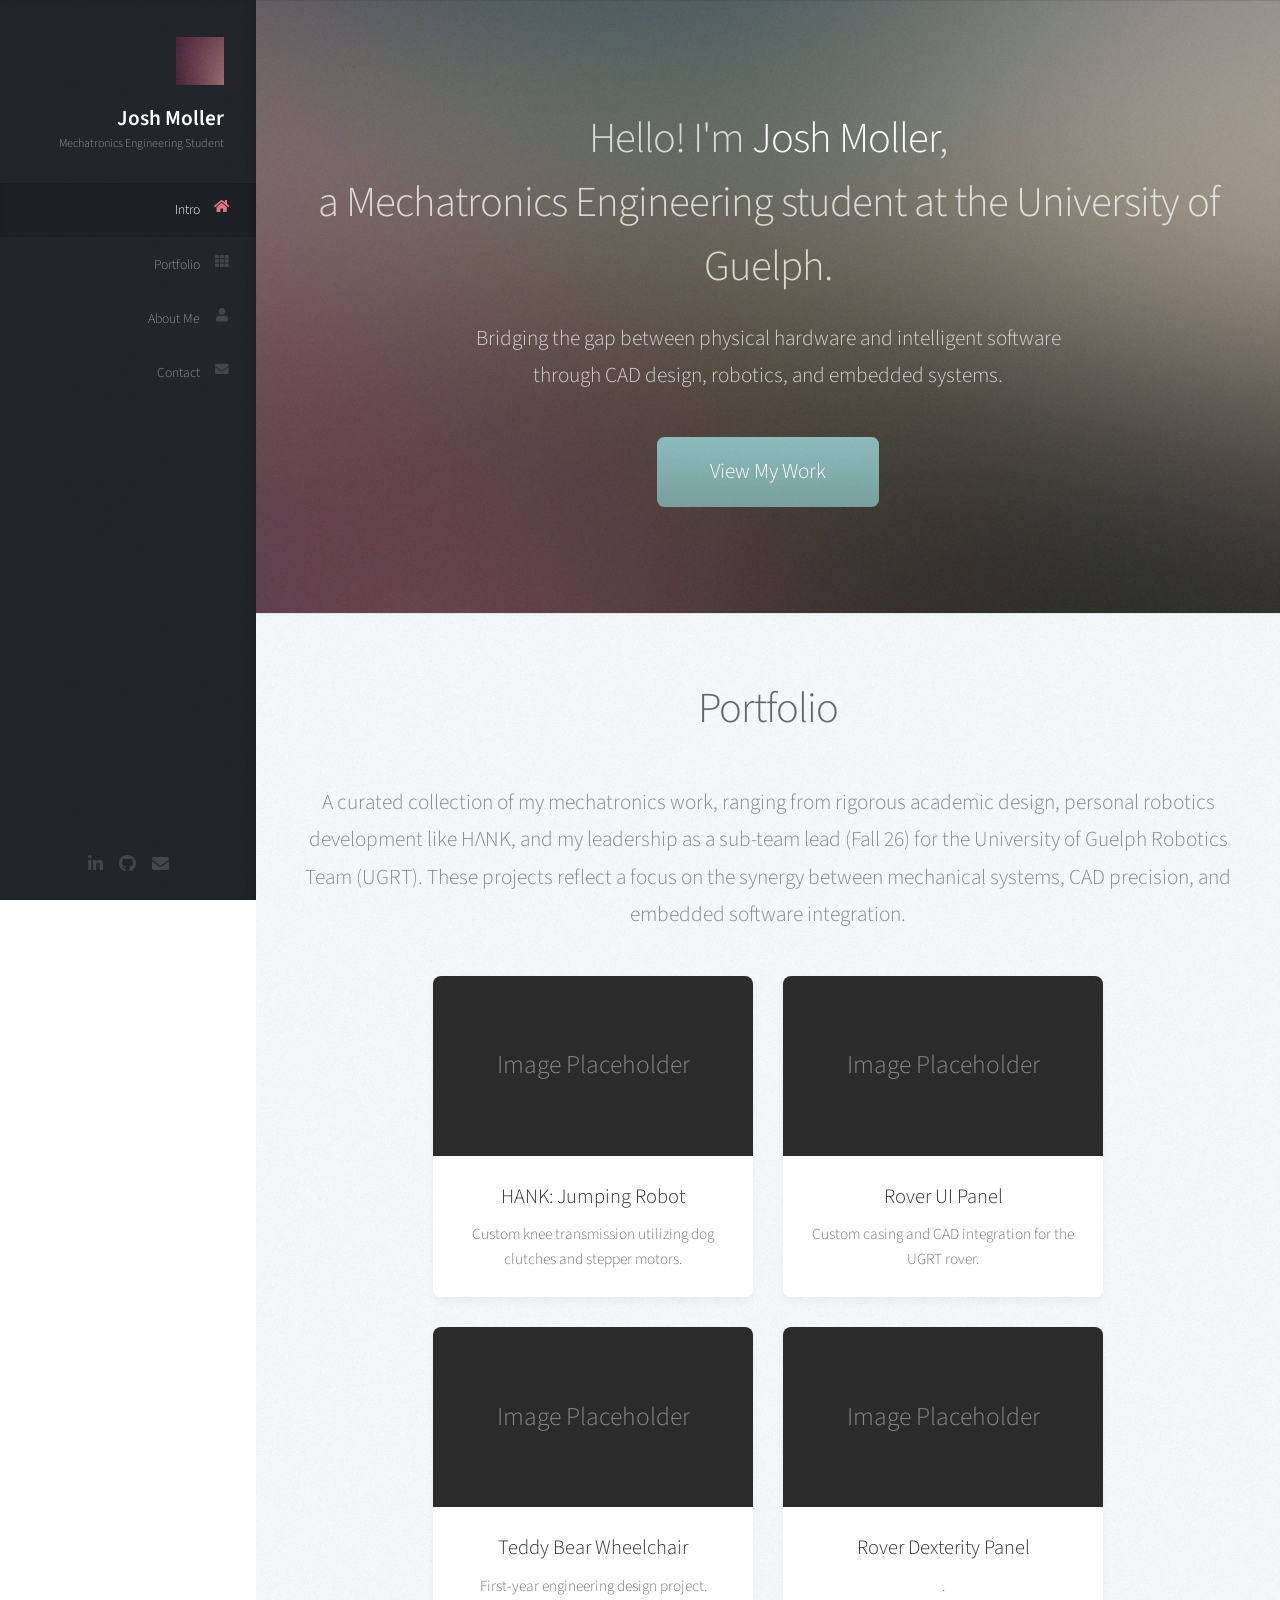
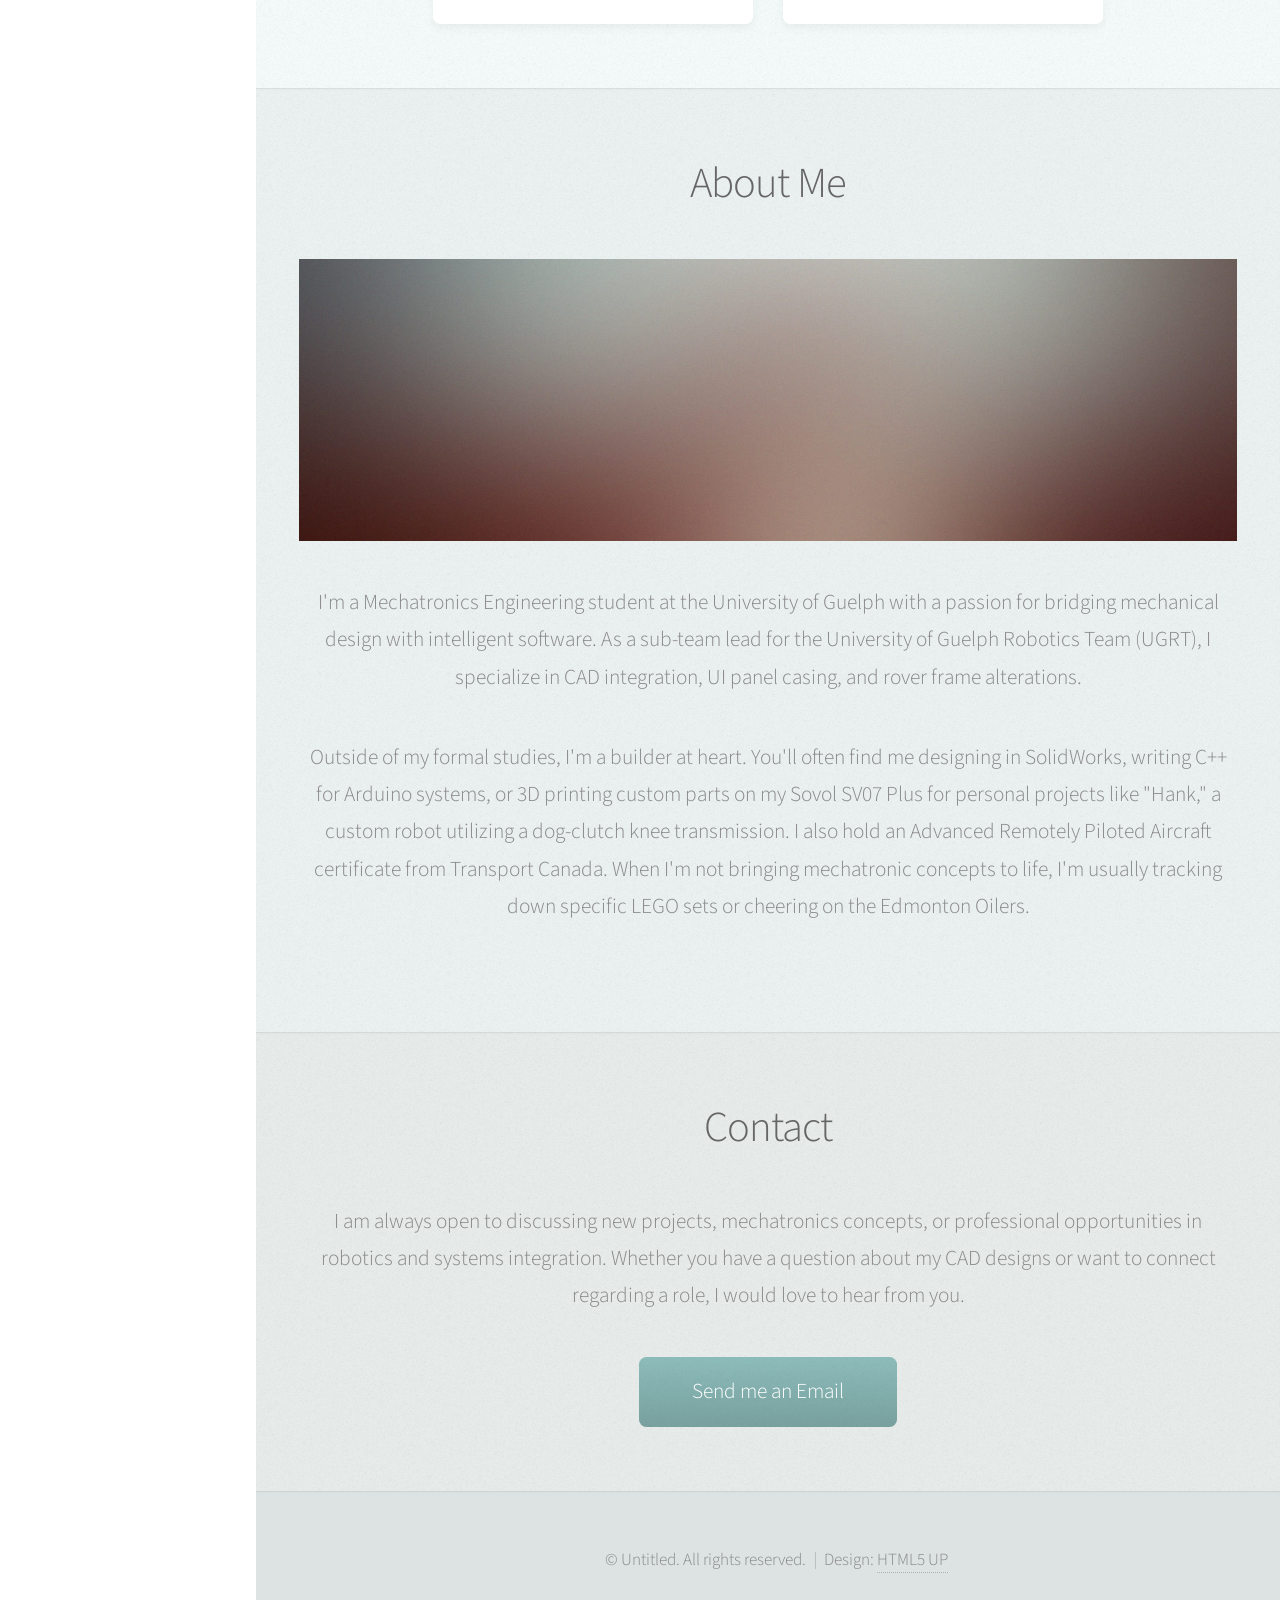
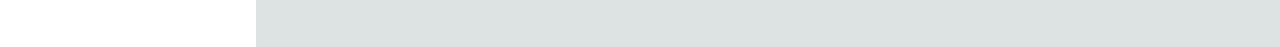
==== index.html @ 90343426 "update projects description" ====
<!DOCTYPE HTML>
<!--
	Prologue by HTML5 UP
	html5up.net | @ajlkn
	Free for personal and commercial use under the CCA 3.0 license (html5up.net/license)
-->
<html>
	<head>
		<title>Josh Moller | Mechatronics Portfolio</title>
		<meta charset="utf-8" />
		<meta name="viewport" content="width=device-width, initial-scale=1, user-scalable=no" />
		<link rel="stylesheet" href="assets/css/main.css" />
	</head>
	<body class="is-preload">

		<!-- Header -->
			<div id="header">

				<div class="top">

					<!-- Logo -->
					<div id="logo">
						<span class="image avatar48"><img src="images/avatar.jpg" alt="Josh Moller Headshot" /></span>
						<h1 id="title">Josh Moller</h1>
						<p style="font-size: 12px;">Mechatronics Engineering Student</p>
					</div>

					<!-- Nav -->
						<nav id="nav">
							<ul>
								<li><a href="#top" id="top-link"><span class="icon solid fa-home">Intro</span></a></li>
								<li><a href="#portfolio" id="portfolio-link"><span class="icon solid fa-th">Portfolio</span></a></li>
								<li><a href="#about" id="about-link"><span class="icon solid fa-user">About Me</span></a></li>
								<li><a href="#contact" id="contact-link"><span class="icon solid fa-envelope">Contact</span></a></li>
							</ul>
						</nav>

				</div>

				<div class="bottom">

					<!-- Social Icons -->
					<ul class="icons">
						<li><a href="https://www.linkedin.com/in/josh-moller/" class="icon brands fa-linkedin-in" target="_blank"><span class="label">LinkedIn</span></a></li>
						<li><a href="https://github.com/SenorOrange" class="icon brands fa-github" target="_blank"><span class="label">Github</span></a></li>
						<li><a href="mailto:josh@joshmoller.ca" class="icon solid fa-envelope" target="_blank"><span class="label">Email</span></a></li>
					</ul>
				</div>

			</div>

		<!-- Main -->
			<div id="main">

				<!-- Intro -->
				<section id="top" class="one dark cover">
					<div class="container">
				
						<header>
							<h2 class="alt">Hello! I'm <strong>Josh Moller</strong>,<br />
							a Mechatronics Engineering student at the University of Guelph.</h2>
							<p>Bridging the gap between physical hardware and intelligent software<br />
							through CAD design, robotics, and embedded systems.</p>
						</header>
				
						<footer>
							<a href="#portfolio" class="button scrolly">View My Work</a>
						</footer>
				
					</div>
				</section>

				<!-- Portfolio -->
					<section id="portfolio" class="two">
						<div class="container">

							<header>
								<h2>Portfolio</h2>
							</header>

							<p>A curated collection of my mechatronics work, ranging from rigorous academic design, 
								personal robotics development like HΛNK, and my leadership as a sub-team lead (Fall 26) for the University of Guelph Robotics Team (UGRT). 
								These projects reflect a focus on the synergy between mechanical systems, CAD precision, and embedded software integration.</p>

							<div class="row" id="portfolio-grid">
 							   <!-- JavaScript will automatically load your projects here -->
							</div>
						</div>
					</section>

				<!-- About Me -->
<section id="about" class="three">
    <div class="container">

        <header>
            <h2>About Me</h2>
        </header>

        <a href="#" class="image featured"><img src="images/pic08.jpg" alt="Josh Moller" /></a>

        <p>I'm a Mechatronics Engineering student at the University of Guelph with a passion for bridging mechanical design with intelligent software. As a sub-team lead for the University of Guelph Robotics Team (UGRT), I specialize in CAD integration, UI panel casing, and rover frame alterations.</p>
        
        <p>Outside of my formal studies, I'm a builder at heart. You'll often find me designing in SolidWorks, writing C++ for Arduino systems, or 3D printing custom parts on my Sovol SV07 Plus for personal projects like "Hank," a custom robot utilizing a dog-clutch knee transmission. I also hold an Advanced Remotely Piloted Aircraft certificate from Transport Canada. When I'm not bringing mechatronic concepts to life, I'm usually tracking down specific LEGO sets or cheering on the Edmonton Oilers.</p>

    </div>
</section>

				<!-- Contact -->
				<section id="contact" class="four">
					<div class="container">
				
						<header>
							<h2>Contact</h2>
						</header>
				
						<p>I am always open to discussing new projects, mechatronics concepts, or professional opportunities in robotics and systems integration. Whether you have a question about my CAD designs or want to connect regarding a role, I would love to hear from you.</p>
				
						<footer>
							<a href="mailto:josh@joshmoller.ca" class="button primary" target="_blank">Send me an Email</a>
						</footer>
				
					</div>
				</section>

			</div>

		<!-- Footer -->
			<div id="footer">

				<!-- Copyright -->
					<ul class="copyright">
						<li>&copy; Untitled. All rights reserved.</li><li>Design: <a href="http://html5up.net">HTML5 UP</a></li>
					</ul>

			</div>

		<!-- Scripts -->
			<script src="assets/js/jquery.min.js"></script>
			<script src="assets/js/jquery.scrolly.min.js"></script>
			<script src="assets/js/jquery.scrollex.min.js"></script>
			<script src="assets/js/browser.min.js"></script>
			<script src="assets/js/breakpoints.min.js"></script>
			<script src="assets/js/util.js"></script>
			<script src="assets/js/main.js"></script>


			<script>
				document.addEventListener('DOMContentLoaded', () => {
					
					fetch('projects.json')
						.then(response => response.json())
						.then(projects => {
							const grid = document.getElementById('portfolio-grid');
							
							grid.className = ''; 
							
							// CHANGED: We are using Flexbox now instead of Grid
							grid.style.display = 'flex';
							grid.style.flexWrap = 'wrap';
							grid.style.justifyContent = 'center'; // This is the magic line that centers the bottom row!
							grid.style.gap = '30px';
							
							let html = '';
							
							projects.forEach(project => {
								html += `
									<article class="item" style="flex: 0 1 320px; background: #fff; margin: 0; box-shadow: 0 4px 10px rgba(0,0,0,0.05); border-radius: 8px; overflow: hidden; display: flex; flex-direction: column;">
										<a href="${project.link}" target="_blank" class="image fit" style="margin: 0; background-color: #2b2b2b; aspect-ratio: 16/9; display: flex; align-items: center; justify-content: center; overflow: hidden; text-decoration: none;">
											<img src="${project.thumbnail}" alt="${project.title}" style="width: 100%; height: 100%; object-fit: cover;" onerror="this.outerHTML='<span style=\\'color:#888; font-size:1.2em;\\'>Image Placeholder</span>';" />
										</a>
										<header style="padding: 1.5em; flex-grow: 1; display: flex; flex-direction: column; justify-content: flex-start;">
											<h3 style="margin: 0 0 0.5em 0; font-size: 1.2em; color: #333;">${project.title}</h3>
											<p style="font-size: 0.9em; margin: 0; color: #777; line-height: 1.6;">${project.description}</p>
										</header>
									</article>
								`;
							});
							
							grid.innerHTML = html;
						})
						.catch(error => {
							console.error('Error loading projects:', error);
							document.getElementById('portfolio-grid').innerHTML = '<p>Oops! Could not load projects.</p>';
						});
				});
				</script>

	</body>
</html>
---- assets/css/main.css ----
@import url("fontawesome-all.min.css");
@import url("https://fonts.googleapis.com/css?family=Source+Sans+Pro:300,300italic,400,600");

/*
	Prologue by HTML5 UP
	html5up.net | @ajlkn
	Free for personal and commercial use under the CCA 3.0 license (html5up.net/license)
*/

html, body, div, span, applet, object,
iframe, h1, h2, h3, h4, h5, h6, p, blockquote,
pre, a, abbr, acronym, address, big, cite,
code, del, dfn, em, img, ins, kbd, q, s, samp,
small, strike, strong, sub, sup, tt, var, b,
u, i, center, dl, dt, dd, ol, ul, li, fieldset,
form, label, legend, table, caption, tbody,
tfoot, thead, tr, th, td, article, aside,
canvas, details, embed, figure, figcaption,
footer, header, hgroup, menu, nav, output, ruby,
section, summary, time, mark, audio, video {
	margin: 0;
	padding: 0;
	border: 0;
	font-size: 100%;
	font: inherit;
	vertical-align: baseline;}

article, aside, details, figcaption, figure,
footer, header, hgroup, menu, nav, section {
	display: block;}

body {
	line-height: 1;
}

ol, ul {
	list-style: none;
}

blockquote, q {
	quotes: none;
}

	blockquote:before, blockquote:after, q:before, q:after {
		content: '';
		content: none;
	}

table {
	border-collapse: collapse;
	border-spacing: 0;
}

body {
	-webkit-text-size-adjust: none;
}

mark {
	background-color: transparent;
	color: inherit;
}

input::-moz-focus-inner {
	border: 0;
	padding: 0;
}

input, select, textarea {
	-moz-appearance: none;
	-webkit-appearance: none;
	-ms-appearance: none;
	appearance: none;
}

/* Basic */

	html {
		box-sizing: border-box;
	}

	*, *:before, *:after {
		box-sizing: inherit;
	}

	body {
		background: #fff;
		font-family: 'Source Sans Pro', sans-serif;
		font-size: 19pt;
		font-weight: 300;
		line-height: 1.75em;
		color: #888;
	}

		body.is-preload *, body.is-preload *:before, body.is-preload *:after {
			-moz-animation: none !important;
			-webkit-animation: none !important;
			-ms-animation: none !important;
			animation: none !important;
			-moz-transition: none !important;
			-webkit-transition: none !important;
			-ms-transition: none !important;
			transition: none !important;
		}

	input, textarea, select {
		font-family: 'Source Sans Pro', sans-serif;
		font-size: 19pt;
		font-weight: 300;
		line-height: 1.75em;
		color: #888;
	}

	h1, h2, h3, h4, h5, h6 {
		font-weight: 300;
		color: #666;
		line-height: 1.5em;
	}

	h1 a, h2 a, h3 a, h4 a, h5 a, h6 a {
		color: inherit;
		text-decoration: none;
	}

		h1 a strong, h2 a strong, h3 a strong, h4 a strong, h5 a strong, h6 a strong {
			color: #333;
		}

	h2 {
		font-size: 2em;
		letter-spacing: -1px;
	}

		h2.alt {
			color: #888;
		}

			h2.alt strong {
				color: #666;
			}

	h3 {
		font-size: 1.5em;
	}

	header {
		margin: 0 0 2em 0;
	}

		header > p {
			margin: 1em 0 0 0;
		}

	footer {
		margin: 2em 0 0 0;
	}

	strong, b {
		font-weight: 300;
		color: #666;
	}

	em, i {
		font-style: italic;
	}

	a {
		text-decoration: none;
		color: inherit;
		border-bottom: dotted 1px rgba(128, 128, 128, 0.5);
		-moz-transition: color 0.35s ease-in-out, border-bottom-color 0.35s ease-in-out;
		-webkit-transition: color 0.35s ease-in-out, border-bottom-color 0.35s ease-in-out;
		-ms-transition: color 0.35s ease-in-out, border-bottom-color 0.35s ease-in-out;
		transition: color 0.35s ease-in-out, border-bottom-color 0.35s ease-in-out;
		outline: 0;
	}

		a:hover {
			color: #E27689;
			border-bottom-color: rgba(255, 255, 255, 0);
		}

	sub {
		position: relative;
		top: 0.5em;
		font-size: 0.8em;
	}

	sup {
		position: relative;
		top: -0.5em;
		font-size: 0.8em;
	}

	hr {
		border: 0;
		border-top: solid 1px #ddd;
	}

	blockquote {
		border-left: solid 0.5em #ddd;
		padding: 1em 0 1em 2em;
		font-style: italic;
	}

	p, ul, ol, dl, table {
		margin-bottom: 2em;
	}

	br.clear {
		clear: both;
	}

/* Container */

	.container {
		margin: 0 auto;
		max-width: 100%;
		width: 1400px;
	}

		@media screen and (min-width: 961px) and (max-width: 1880px) {

			.container {
				width: 1200px;
			}

		}

		@media screen and (min-width: 961px) and (max-width: 1620px) {

			.container {
				width: 960px;
			}

		}

		@media screen and (min-width: 961px) and (max-width: 1320px) {

			.container {
				width: 100%;
			}

		}

		@media screen and (max-width: 960px) {

			.container {
				width: 100%;
			}

		}

		@media screen and (max-width: 736px) {

			.container {
				width: 100%;
			}

		}

/* Row */

	.row {
		display: flex;
		flex-wrap: wrap;
		box-sizing: border-box;
		align-items: stretch;
	}

		.row > * {
			box-sizing: border-box;
		}

		.row.gtr-uniform > * > :last-child {
			margin-bottom: 0;
		}

		.row.aln-left {
			justify-content: flex-start;
		}

		.row.aln-center {
			justify-content: center;
		}

		.row.aln-right {
			justify-content: flex-end;
		}

		.row.aln-top {
			align-items: flex-start;
		}

		.row.aln-middle {
			align-items: center;
		}

		.row.aln-bottom {
			align-items: flex-end;
		}

		.row > .imp {
			order: -1;
		}

		.row > .col-1 {
			width: 8.33333%;
		}

		.row > .off-1 {
			margin-left: 8.33333%;
		}

		.row > .col-2 {
			width: 16.66667%;
		}

		.row > .off-2 {
			margin-left: 16.66667%;
		}

		.row > .col-3 {
			width: 25%;
		}

		.row > .off-3 {
			margin-left: 25%;
		}

		.row > .col-4 {
			width: 33.33333%;
		}

		.row > .off-4 {
			margin-left: 33.33333%;
		}

		.row > .col-5 {
			width: 41.66667%;
		}

		.row > .off-5 {
			margin-left: 41.66667%;
		}

		.row > .col-6 {
			width: 50%;
		}

		.row > .off-6 {
			margin-left: 50%;
		}

		.row > .col-7 {
			width: 58.33333%;
		}

		.row > .off-7 {
			margin-left: 58.33333%;
		}

		.row > .col-8 {
			width: 66.66667%;
		}

		.row > .off-8 {
			margin-left: 66.66667%;
		}

		.row > .col-9 {
			width: 75%;
		}

		.row > .off-9 {
			margin-left: 75%;
		}

		.row > .col-10 {
			width: 83.33333%;
		}

		.row > .off-10 {
			margin-left: 83.33333%;
		}

		.row > .col-11 {
			width: 91.66667%;
		}

		.row > .off-11 {
			margin-left: 91.66667%;
		}

		.row > .col-12 {
			width: 100%;
		}

		.row > .off-12 {
			margin-left: 100%;
		}

		.row.gtr-0 {
			margin-top: 0px;
			margin-left: 0px;
		}

			.row.gtr-0 > * {
				padding: 0px 0 0 0px;
			}

			.row.gtr-0.gtr-uniform {
				margin-top: 0px;
			}

				.row.gtr-0.gtr-uniform > * {
					padding-top: 0px;
				}

		.row.gtr-25 {
			margin-top: -10px;
			margin-left: -10px;
		}

			.row.gtr-25 > * {
				padding: 10px 0 0 10px;
			}

			.row.gtr-25.gtr-uniform {
				margin-top: -10px;
			}

				.row.gtr-25.gtr-uniform > * {
					padding-top: 10px;
				}

		.row.gtr-50 {
			margin-top: -20px;
			margin-left: -20px;
		}

			.row.gtr-50 > * {
				padding: 20px 0 0 20px;
			}

			.row.gtr-50.gtr-uniform {
				margin-top: -20px;
			}

				.row.gtr-50.gtr-uniform > * {
					padding-top: 20px;
				}

		.row {
			margin-top: -40px;
			margin-left: -40px;
		}

			.row > * {
				padding: 40px 0 0 40px;
			}

			.row.gtr-uniform {
				margin-top: -40px;
			}

				.row.gtr-uniform > * {
					padding-top: 40px;
				}

		.row.gtr-150 {
			margin-top: -60px;
			margin-left: -60px;
		}

			.row.gtr-150 > * {
				padding: 60px 0 0 60px;
			}

			.row.gtr-150.gtr-uniform {
				margin-top: -60px;
			}

				.row.gtr-150.gtr-uniform > * {
					padding-top: 60px;
				}

		.row.gtr-200 {
			margin-top: -80px;
			margin-left: -80px;
		}

			.row.gtr-200 > * {
				padding: 80px 0 0 80px;
			}

			.row.gtr-200.gtr-uniform {
				margin-top: -80px;
			}

				.row.gtr-200.gtr-uniform > * {
					padding-top: 80px;
				}

		@media screen and (min-width: 961px) and (max-width: 1880px) {

			.row {
				display: flex;
				flex-wrap: wrap;
				box-sizing: border-box;
				align-items: stretch;
			}

				.row > * {
					box-sizing: border-box;
				}

				.row.gtr-uniform > * > :last-child {
					margin-bottom: 0;
				}

				.row.aln-left {
					justify-content: flex-start;
				}

				.row.aln-center {
					justify-content: center;
				}

				.row.aln-right {
					justify-content: flex-end;
				}

				.row.aln-top {
					align-items: flex-start;
				}

				.row.aln-middle {
					align-items: center;
				}

				.row.aln-bottom {
					align-items: flex-end;
				}

				.row > .imp-wide {
					order: -1;
				}

				.row > .col-1-wide {
					width: 8.33333%;
				}

				.row > .off-1-wide {
					margin-left: 8.33333%;
				}

				.row > .col-2-wide {
					width: 16.66667%;
				}

				.row > .off-2-wide {
					margin-left: 16.66667%;
				}

				.row > .col-3-wide {
					width: 25%;
				}

				.row > .off-3-wide {
					margin-left: 25%;
				}

				.row > .col-4-wide {
					width: 33.33333%;
				}

				.row > .off-4-wide {
					margin-left: 33.33333%;
				}

				.row > .col-5-wide {
					width: 41.66667%;
				}

				.row > .off-5-wide {
					margin-left: 41.66667%;
				}

				.row > .col-6-wide {
					width: 50%;
				}

				.row > .off-6-wide {
					margin-left: 50%;
				}

				.row > .col-7-wide {
					width: 58.33333%;
				}

				.row > .off-7-wide {
					margin-left: 58.33333%;
				}

				.row > .col-8-wide {
					width: 66.66667%;
				}

				.row > .off-8-wide {
					margin-left: 66.66667%;
				}

				.row > .col-9-wide {
					width: 75%;
				}

				.row > .off-9-wide {
					margin-left: 75%;
				}

				.row > .col-10-wide {
					width: 83.33333%;
				}

				.row > .off-10-wide {
					margin-left: 83.33333%;
				}

				.row > .col-11-wide {
					width: 91.66667%;
				}

				.row > .off-11-wide {
					margin-left: 91.66667%;
				}

				.row > .col-12-wide {
					width: 100%;
				}

				.row > .off-12-wide {
					margin-left: 100%;
				}

				.row.gtr-0 {
					margin-top: 0px;
					margin-left: 0px;
				}

					.row.gtr-0 > * {
						padding: 0px 0 0 0px;
					}

					.row.gtr-0.gtr-uniform {
						margin-top: 0px;
					}

						.row.gtr-0.gtr-uniform > * {
							padding-top: 0px;
						}

				.row.gtr-25 {
					margin-top: -10px;
					margin-left: -10px;
				}

					.row.gtr-25 > * {
						padding: 10px 0 0 10px;
					}

					.row.gtr-25.gtr-uniform {
						margin-top: -10px;
					}

						.row.gtr-25.gtr-uniform > * {
							padding-top: 10px;
						}

				.row.gtr-50 {
					margin-top: -20px;
					margin-left: -20px;
				}

					.row.gtr-50 > * {
						padding: 20px 0 0 20px;
					}

					.row.gtr-50.gtr-uniform {
						margin-top: -20px;
					}

						.row.gtr-50.gtr-uniform > * {
							padding-top: 20px;
						}

				.row {
					margin-top: -40px;
					margin-left: -40px;
				}

					.row > * {
						padding: 40px 0 0 40px;
					}

					.row.gtr-uniform {
						margin-top: -40px;
					}

						.row.gtr-uniform > * {
							padding-top: 40px;
						}

				.row.gtr-150 {
					margin-top: -60px;
					margin-left: -60px;
				}

					.row.gtr-150 > * {
						padding: 60px 0 0 60px;
					}

					.row.gtr-150.gtr-uniform {
						margin-top: -60px;
					}

						.row.gtr-150.gtr-uniform > * {
							padding-top: 60px;
						}

				.row.gtr-200 {
					margin-top: -80px;
					margin-left: -80px;
				}

					.row.gtr-200 > * {
						padding: 80px 0 0 80px;
					}

					.row.gtr-200.gtr-uniform {
						margin-top: -80px;
					}

						.row.gtr-200.gtr-uniform > * {
							padding-top: 80px;
						}

		}

		@media screen and (min-width: 961px) and (max-width: 1620px) {

			.row {
				display: flex;
				flex-wrap: wrap;
				box-sizing: border-box;
				align-items: stretch;
			}

				.row > * {
					box-sizing: border-box;
				}

				.row.gtr-uniform > * > :last-child {
					margin-bottom: 0;
				}

				.row.aln-left {
					justify-content: flex-start;
				}

				.row.aln-center {
					justify-content: center;
				}

				.row.aln-right {
					justify-content: flex-end;
				}

				.row.aln-top {
					align-items: flex-start;
				}

				.row.aln-middle {
					align-items: center;
				}

				.row.aln-bottom {
					align-items: flex-end;
				}

				.row > .imp-normal {
					order: -1;
				}

				.row > .col-1-normal {
					width: 8.33333%;
				}

				.row > .off-1-normal {
					margin-left: 8.33333%;
				}

				.row > .col-2-normal {
					width: 16.66667%;
				}

				.row > .off-2-normal {
					margin-left: 16.66667%;
				}

				.row > .col-3-normal {
					width: 25%;
				}

				.row > .off-3-normal {
					margin-left: 25%;
				}

				.row > .col-4-normal {
					width: 33.33333%;
				}

				.row > .off-4-normal {
					margin-left: 33.33333%;
				}

				.row > .col-5-normal {
					width: 41.66667%;
				}

				.row > .off-5-normal {
					margin-left: 41.66667%;
				}

				.row > .col-6-normal {
					width: 50%;
				}

				.row > .off-6-normal {
					margin-left: 50%;
				}

				.row > .col-7-normal {
					width: 58.33333%;
				}

				.row > .off-7-normal {
					margin-left: 58.33333%;
				}

				.row > .col-8-normal {
					width: 66.66667%;
				}

				.row > .off-8-normal {
					margin-left: 66.66667%;
				}

				.row > .col-9-normal {
					width: 75%;
				}

				.row > .off-9-normal {
					margin-left: 75%;
				}

				.row > .col-10-normal {
					width: 83.33333%;
				}

				.row > .off-10-normal {
					margin-left: 83.33333%;
				}

				.row > .col-11-normal {
					width: 91.66667%;
				}

				.row > .off-11-normal {
					margin-left: 91.66667%;
				}

				.row > .col-12-normal {
					width: 100%;
				}

				.row > .off-12-normal {
					margin-left: 100%;
				}

				.row.gtr-0 {
					margin-top: 0px;
					margin-left: 0px;
				}

					.row.gtr-0 > * {
						padding: 0px 0 0 0px;
					}

					.row.gtr-0.gtr-uniform {
						margin-top: 0px;
					}

						.row.gtr-0.gtr-uniform > * {
							padding-top: 0px;
						}

				.row.gtr-25 {
					margin-top: -10px;
					margin-left: -10px;
				}

					.row.gtr-25 > * {
						padding: 10px 0 0 10px;
					}

					.row.gtr-25.gtr-uniform {
						margin-top: -10px;
					}

						.row.gtr-25.gtr-uniform > * {
							padding-top: 10px;
						}

				.row.gtr-50 {
					margin-top: -20px;
					margin-left: -20px;
				}

					.row.gtr-50 > * {
						padding: 20px 0 0 20px;
					}

					.row.gtr-50.gtr-uniform {
						margin-top: -20px;
					}

						.row.gtr-50.gtr-uniform > * {
							padding-top: 20px;
						}

				.row {
					margin-top: -40px;
					margin-left: -40px;
				}

					.row > * {
						padding: 40px 0 0 40px;
					}

					.row.gtr-uniform {
						margin-top: -40px;
					}

						.row.gtr-uniform > * {
							padding-top: 40px;
						}

				.row.gtr-150 {
					margin-top: -60px;
					margin-left: -60px;
				}

					.row.gtr-150 > * {
						padding: 60px 0 0 60px;
					}

					.row.gtr-150.gtr-uniform {
						margin-top: -60px;
					}

						.row.gtr-150.gtr-uniform > * {
							padding-top: 60px;
						}

				.row.gtr-200 {
					margin-top: -80px;
					margin-left: -80px;
				}

					.row.gtr-200 > * {
						padding: 80px 0 0 80px;
					}

					.row.gtr-200.gtr-uniform {
						margin-top: -80px;
					}

						.row.gtr-200.gtr-uniform > * {
							padding-top: 80px;
						}

		}

		@media screen and (min-width: 961px) and (max-width: 1320px) {

			.row {
				display: flex;
				flex-wrap: wrap;
				box-sizing: border-box;
				align-items: stretch;
			}

				.row > * {
					box-sizing: border-box;
				}

				.row.gtr-uniform > * > :last-child {
					margin-bottom: 0;
				}

				.row.aln-left {
					justify-content: flex-start;
				}

				.row.aln-center {
					justify-content: center;
				}

				.row.aln-right {
					justify-content: flex-end;
				}

				.row.aln-top {
					align-items: flex-start;
				}

				.row.aln-middle {
					align-items: center;
				}

				.row.aln-bottom {
					align-items: flex-end;
				}

				.row > .imp-narrow {
					order: -1;
				}

				.row > .col-1-narrow {
					width: 8.33333%;
				}

				.row > .off-1-narrow {
					margin-left: 8.33333%;
				}

				.row > .col-2-narrow {
					width: 16.66667%;
				}

				.row > .off-2-narrow {
					margin-left: 16.66667%;
				}

				.row > .col-3-narrow {
					width: 25%;
				}

				.row > .off-3-narrow {
					margin-left: 25%;
				}

				.row > .col-4-narrow {
					width: 33.33333%;
				}

				.row > .off-4-narrow {
					margin-left: 33.33333%;
				}

				.row > .col-5-narrow {
					width: 41.66667%;
				}

				.row > .off-5-narrow {
					margin-left: 41.66667%;
				}

				.row > .col-6-narrow {
					width: 50%;
				}

				.row > .off-6-narrow {
					margin-left: 50%;
				}

				.row > .col-7-narrow {
					width: 58.33333%;
				}

				.row > .off-7-narrow {
					margin-left: 58.33333%;
				}

				.row > .col-8-narrow {
					width: 66.66667%;
				}

				.row > .off-8-narrow {
					margin-left: 66.66667%;
				}

				.row > .col-9-narrow {
					width: 75%;
				}

				.row > .off-9-narrow {
					margin-left: 75%;
				}

				.row > .col-10-narrow {
					width: 83.33333%;
				}

				.row > .off-10-narrow {
					margin-left: 83.33333%;
				}

				.row > .col-11-narrow {
					width: 91.66667%;
				}

				.row > .off-11-narrow {
					margin-left: 91.66667%;
				}

				.row > .col-12-narrow {
					width: 100%;
				}

				.row > .off-12-narrow {
					margin-left: 100%;
				}

				.row.gtr-0 {
					margin-top: 0px;
					margin-left: 0px;
				}

					.row.gtr-0 > * {
						padding: 0px 0 0 0px;
					}

					.row.gtr-0.gtr-uniform {
						margin-top: 0px;
					}

						.row.gtr-0.gtr-uniform > * {
							padding-top: 0px;
						}

				.row.gtr-25 {
					margin-top: -5px;
					margin-left: -5px;
				}

					.row.gtr-25 > * {
						padding: 5px 0 0 5px;
					}

					.row.gtr-25.gtr-uniform {
						margin-top: -5px;
					}

						.row.gtr-25.gtr-uniform > * {
							padding-top: 5px;
						}

				.row.gtr-50 {
					margin-top: -10px;
					margin-left: -10px;
				}

					.row.gtr-50 > * {
						padding: 10px 0 0 10px;
					}

					.row.gtr-50.gtr-uniform {
						margin-top: -10px;
					}

						.row.gtr-50.gtr-uniform > * {
							padding-top: 10px;
						}

				.row {
					margin-top: -20px;
					margin-left: -20px;
				}

					.row > * {
						padding: 20px 0 0 20px;
					}

					.row.gtr-uniform {
						margin-top: -20px;
					}

						.row.gtr-uniform > * {
							padding-top: 20px;
						}

				.row.gtr-150 {
					margin-top: -30px;
					margin-left: -30px;
				}

					.row.gtr-150 > * {
						padding: 30px 0 0 30px;
					}

					.row.gtr-150.gtr-uniform {
						margin-top: -30px;
					}

						.row.gtr-150.gtr-uniform > * {
							padding-top: 30px;
						}

				.row.gtr-200 {
					margin-top: -40px;
					margin-left: -40px;
				}

					.row.gtr-200 > * {
						padding: 40px 0 0 40px;
					}

					.row.gtr-200.gtr-uniform {
						margin-top: -40px;
					}

						.row.gtr-200.gtr-uniform > * {
							padding-top: 40px;
						}

		}

		@media screen and (max-width: 960px) {

			.row {
				display: flex;
				flex-wrap: wrap;
				box-sizing: border-box;
				align-items: stretch;
			}

				.row > * {
					box-sizing: border-box;
				}

				.row.gtr-uniform > * > :last-child {
					margin-bottom: 0;
				}

				.row.aln-left {
					justify-content: flex-start;
				}

				.row.aln-center {
					justify-content: center;
				}

				.row.aln-right {
					justify-content: flex-end;
				}

				.row.aln-top {
					align-items: flex-start;
				}

				.row.aln-middle {
					align-items: center;
				}

				.row.aln-bottom {
					align-items: flex-end;
				}

				.row > .imp-narrower {
					order: -1;
				}

				.row > .col-1-narrower {
					width: 8.33333%;
				}

				.row > .off-1-narrower {
					margin-left: 8.33333%;
				}

				.row > .col-2-narrower {
					width: 16.66667%;
				}

				.row > .off-2-narrower {
					margin-left: 16.66667%;
				}

				.row > .col-3-narrower {
					width: 25%;
				}

				.row > .off-3-narrower {
					margin-left: 25%;
				}

				.row > .col-4-narrower {
					width: 33.33333%;
				}

				.row > .off-4-narrower {
					margin-left: 33.33333%;
				}

				.row > .col-5-narrower {
					width: 41.66667%;
				}

				.row > .off-5-narrower {
					margin-left: 41.66667%;
				}

				.row > .col-6-narrower {
					width: 50%;
				}

				.row > .off-6-narrower {
					margin-left: 50%;
				}

				.row > .col-7-narrower {
					width: 58.33333%;
				}

				.row > .off-7-narrower {
					margin-left: 58.33333%;
				}

				.row > .col-8-narrower {
					width: 66.66667%;
				}

				.row > .off-8-narrower {
					margin-left: 66.66667%;
				}

				.row > .col-9-narrower {
					width: 75%;
				}

				.row > .off-9-narrower {
					margin-left: 75%;
				}

				.row > .col-10-narrower {
					width: 83.33333%;
				}

				.row > .off-10-narrower {
					margin-left: 83.33333%;
				}

				.row > .col-11-narrower {
					width: 91.66667%;
				}

				.row > .off-11-narrower {
					margin-left: 91.66667%;
				}

				.row > .col-12-narrower {
					width: 100%;
				}

				.row > .off-12-narrower {
					margin-left: 100%;
				}

				.row.gtr-0 {
					margin-top: 0px;
					margin-left: 0px;
				}

					.row.gtr-0 > * {
						padding: 0px 0 0 0px;
					}

					.row.gtr-0.gtr-uniform {
						margin-top: 0px;
					}

						.row.gtr-0.gtr-uniform > * {
							padding-top: 0px;
						}

				.row.gtr-25 {
					margin-top: -5px;
					margin-left: -5px;
				}

					.row.gtr-25 > * {
						padding: 5px 0 0 5px;
					}

					.row.gtr-25.gtr-uniform {
						margin-top: -5px;
					}

						.row.gtr-25.gtr-uniform > * {
							padding-top: 5px;
						}

				.row.gtr-50 {
					margin-top: -10px;
					margin-left: -10px;
				}

					.row.gtr-50 > * {
						padding: 10px 0 0 10px;
					}

					.row.gtr-50.gtr-uniform {
						margin-top: -10px;
					}

						.row.gtr-50.gtr-uniform > * {
							padding-top: 10px;
						}

				.row {
					margin-top: -20px;
					margin-left: -20px;
				}

					.row > * {
						padding: 20px 0 0 20px;
					}

					.row.gtr-uniform {
						margin-top: -20px;
					}

						.row.gtr-uniform > * {
							padding-top: 20px;
						}

				.row.gtr-150 {
					margin-top: -30px;
					margin-left: -30px;
				}

					.row.gtr-150 > * {
						padding: 30px 0 0 30px;
					}

					.row.gtr-150.gtr-uniform {
						margin-top: -30px;
					}

						.row.gtr-150.gtr-uniform > * {
							padding-top: 30px;
						}

				.row.gtr-200 {
					margin-top: -40px;
					margin-left: -40px;
				}

					.row.gtr-200 > * {
						padding: 40px 0 0 40px;
					}

					.row.gtr-200.gtr-uniform {
						margin-top: -40px;
					}

						.row.gtr-200.gtr-uniform > * {
							padding-top: 40px;
						}

		}

		@media screen and (max-width: 736px) {

			.row {
				display: flex;
				flex-wrap: wrap;
				box-sizing: border-box;
				align-items: stretch;
			}

				.row > * {
					box-sizing: border-box;
				}

				.row.gtr-uniform > * > :last-child {
					margin-bottom: 0;
				}

				.row.aln-left {
					justify-content: flex-start;
				}

				.row.aln-center {
					justify-content: center;
				}

				.row.aln-right {
					justify-content: flex-end;
				}

				.row.aln-top {
					align-items: flex-start;
				}

				.row.aln-middle {
					align-items: center;
				}

				.row.aln-bottom {
					align-items: flex-end;
				}

				.row > .imp-mobile {
					order: -1;
				}

				.row > .col-1-mobile {
					width: 8.33333%;
				}

				.row > .off-1-mobile {
					margin-left: 8.33333%;
				}

				.row > .col-2-mobile {
					width: 16.66667%;
				}

				.row > .off-2-mobile {
					margin-left: 16.66667%;
				}

				.row > .col-3-mobile {
					width: 25%;
				}

				.row > .off-3-mobile {
					margin-left: 25%;
				}

				.row > .col-4-mobile {
					width: 33.33333%;
				}

				.row > .off-4-mobile {
					margin-left: 33.33333%;
				}

				.row > .col-5-mobile {
					width: 41.66667%;
				}

				.row > .off-5-mobile {
					margin-left: 41.66667%;
				}

				.row > .col-6-mobile {
					width: 50%;
				}

				.row > .off-6-mobile {
					margin-left: 50%;
				}

				.row > .col-7-mobile {
					width: 58.33333%;
				}

				.row > .off-7-mobile {
					margin-left: 58.33333%;
				}

				.row > .col-8-mobile {
					width: 66.66667%;
				}

				.row > .off-8-mobile {
					margin-left: 66.66667%;
				}

				.row > .col-9-mobile {
					width: 75%;
				}

				.row > .off-9-mobile {
					margin-left: 75%;
				}

				.row > .col-10-mobile {
					width: 83.33333%;
				}

				.row > .off-10-mobile {
					margin-left: 83.33333%;
				}

				.row > .col-11-mobile {
					width: 91.66667%;
				}

				.row > .off-11-mobile {
					margin-left: 91.66667%;
				}

				.row > .col-12-mobile {
					width: 100%;
				}

				.row > .off-12-mobile {
					margin-left: 100%;
				}

				.row.gtr-0 {
					margin-top: 0px;
					margin-left: 0px;
				}

					.row.gtr-0 > * {
						padding: 0px 0 0 0px;
					}

					.row.gtr-0.gtr-uniform {
						margin-top: 0px;
					}

						.row.gtr-0.gtr-uniform > * {
							padding-top: 0px;
						}

				.row.gtr-25 {
					margin-top: -5px;
					margin-left: -5px;
				}

					.row.gtr-25 > * {
						padding: 5px 0 0 5px;
					}

					.row.gtr-25.gtr-uniform {
						margin-top: -5px;
					}

						.row.gtr-25.gtr-uniform > * {
							padding-top: 5px;
						}

				.row.gtr-50 {
					margin-top: -10px;
					margin-left: -10px;
				}

					.row.gtr-50 > * {
						padding: 10px 0 0 10px;
					}

					.row.gtr-50.gtr-uniform {
						margin-top: -10px;
					}

						.row.gtr-50.gtr-uniform > * {
							padding-top: 10px;
						}

				.row {
					margin-top: -20px;
					margin-left: -20px;
				}

					.row > * {
						padding: 20px 0 0 20px;
					}

					.row.gtr-uniform {
						margin-top: -20px;
					}

						.row.gtr-uniform > * {
							padding-top: 20px;
						}

				.row.gtr-150 {
					margin-top: -30px;
					margin-left: -30px;
				}

					.row.gtr-150 > * {
						padding: 30px 0 0 30px;
					}

					.row.gtr-150.gtr-uniform {
						margin-top: -30px;
					}

						.row.gtr-150.gtr-uniform > * {
							padding-top: 30px;
						}

				.row.gtr-200 {
					margin-top: -40px;
					margin-left: -40px;
				}

					.row.gtr-200 > * {
						padding: 40px 0 0 40px;
					}

					.row.gtr-200.gtr-uniform {
						margin-top: -40px;
					}

						.row.gtr-200.gtr-uniform > * {
							padding-top: 40px;
						}

		}

/* Sections/Article */

	section, article {
		margin-bottom: 3em;
	}

		section > :last-child,
		section > .container, section:last-child, article > :last-child,
		article > .container, article:last-child {
			margin-bottom: 0;
		}

		.row > section, .row > article {
			margin-bottom: 0;
		}

/* Image */

	.image {
		display: inline-block;
		border: 0;
	}

		.image img {
			display: block;
			width: 100%;
		}

		.image.avatar48 {
			width: 48px;
			height: 48px;
			background: #f00;
		}

			.image.avatar48 img {
				width: 48px;
				height: 48px;
			}

		.image.fit {
			display: block;
			width: 100%;
		}

		.image.featured {
			display: block;
			width: 100%;
			margin: 0 0 2em 0;
		}

		.image.left {
			float: left;
			margin: 0 2em 2em 0;
		}

		.image.centered {
			display: block;
			margin: 0 0 2em 0;
		}

			.image.centered img {
				margin: 0 auto;
				width: auto;
			}

/* List */

	ul {
		list-style: disc;
		padding-left: 1em;
	}

		ul li {
			padding-left: 0.5em;
		}

	ol {
		list-style: decimal;
		padding-left: 1.25em;
	}

		ol li {
			padding-left: 0.25em;
		}

/* Icons */

	ul.icons {
		cursor: default;
		list-style: none;
		padding-left: 0;
	}

		ul.icons li {
			display: inline-block;
			padding-left: 0;
		}

		ul.icons a {
			display: inline-block;
			width: 2em;
			height: 2em;
			line-height: 2em;
			text-align: center;
			border: 0;
		}

/* Form */

	form label {
		display: block;
		text-align: left;
		margin-bottom: 0.5em;
	}

	form input[type="text"],
	form input[type="email"],
	form input[type="password"],
	form select,
	form textarea {
		position: relative;
		-webkit-appearance: none;
		display: block;
		border: 0;
		outline: 0;
		background: #fff;
		background: rgba(255, 255, 255, 0.75);
		width: 100%;
		border-radius: 0.35em;
		padding: 0.75em 1em 0.75em 1em;
		box-shadow: inset 0 0.1em 0.1em 0 rgba(0, 0, 0, 0.05);
		border: solid 1px rgba(0, 0, 0, 0.15);
		-moz-transition: all 0.35s ease-in-out;
		-webkit-transition: all 0.35s ease-in-out;
		-ms-transition: all 0.35s ease-in-out;
		transition: all 0.35s ease-in-out;
	}

		form input[type="text"]:focus,
		form input[type="email"]:focus,
		form input[type="password"]:focus,
		form select:focus,
		form textarea:focus {
			box-shadow: 0 0 2px 1px #8ebebc;
			background: #fff;
		}

	form input[type="text"],
	form input[type="email"],
	form input[type="password"],
	form select {
		line-height: 1.25em;
	}

	form textarea {
		min-height: 14em;
	}

	form ::-webkit-input-placeholder {
		color: #555 !important;
	}

	form :-moz-placeholder {
		color: #555 !important;
	}

	form ::-moz-placeholder {
		color: #555 !important;
	}

	form :-ms-input-placeholder {
		color: #555 !important;
	}

	form ::-moz-focus-inner {
		border: 0;
	}

/* Table */

	table {
		width: 100%;
		text-align: left;
	}

		table tbody tr:nth-child(2n+2) {
			background: #f4f4f4;
		}

		table td {
			padding: 0.5em 1em 0.5em 1em;
		}

		table th {
			text-align: left;
			padding: 0.5em 1em 0.5em 1em;
			color: #fff;
			background: #222729 url("images/overlay.png");
		}

		table thead {
			background: #444;
			color: #fff;
		}

		table tfoot {
			background: #eee;
		}

/* Button */

	input[type="button"],
	input[type="submit"],
	input[type="reset"],
	button,
	.button {
		position: relative;
		display: inline-block;
		border-radius: 0.35em;
		color: #fff !important;
		text-decoration: none;
		padding: 0.75em 2.5em 0.75em 2.5em;
		background-color: #8ebebc;
		border: 0;
		cursor: pointer;
		background-image: -moz-linear-gradient(top, rgba(0, 0, 0, 0), rgba(0, 0, 0, 0.15)), url("images/overlay.png");
		background-image: -webkit-linear-gradient(top, rgba(0, 0, 0, 0), rgba(0, 0, 0, 0.15)), url("images/overlay.png");
		background-image: -ms-linear-gradient(top, rgba(0, 0, 0, 0), rgba(0, 0, 0, 0.15)), url("images/overlay.png");
		background-image: linear-gradient(top, rgba(0, 0, 0, 0), rgba(0, 0, 0, 0.15)), url("images/overlay.png");
		-moz-transition: background-color 0.35s ease-in-out;
		-webkit-transition: background-color 0.35s ease-in-out;
		-ms-transition: background-color 0.35s ease-in-out;
		transition: background-color 0.35s ease-in-out;
	}

		input[type="button"]:hover,
		input[type="submit"]:hover,
		input[type="reset"]:hover,
		button:hover,
		.button:hover {
			background-color: #9ececc;
		}

		input[type="button"]:active,
		input[type="submit"]:active,
		input[type="reset"]:active,
		button:active,
		.button:active {
			background-color: #7eaeac;
		}

/* Item */

	.item {
		box-shadow: 0 0.05em 0.15em 0 rgba(0, 0, 0, 0.05);
		margin-bottom: 40px;
	}

		.item header {
			background: #fff;
			margin: 0;
			padding: 1em 0 1em 0;
			font-size: 0.8em;
		}

			.item header h3 {
				font-size: 1em;
			}

/* Icons */

	.icon {
		text-decoration: none;
		text-decoration: none;
	}

		.icon:before {
			-moz-osx-font-smoothing: grayscale;
			-webkit-font-smoothing: antialiased;
			display: inline-block;
			font-style: normal;
			font-variant: normal;
			text-rendering: auto;
			line-height: 1;
			text-transform: none !important;
			font-family: 'Font Awesome 5 Free';
			font-weight: 400;
		}

		.icon:before {
			line-height: inherit;
		}

		.icon > .label {
			display: none;
		}

		.icon.solid:before {
			font-weight: 900;
		}

		.icon.brands:before {
			font-family: 'Font Awesome 5 Brands';
		}

/* Header */

	#header {
		display: -moz-flex;
		display: -webkit-flex;
		display: -ms-flex;
		display: flex;
		-moz-flex-direction: column;
		-webkit-flex-direction: column;
		-ms-flex-direction: column;
		flex-direction: column;
		-moz-justify-content: space-between;
		-webkit-justify-content: space-between;
		-ms-justify-content: space-between;
		justify-content: space-between;
		background: #222629 url("images/overlay.png");
		box-shadow: inset -0.25em 0 0.25em 0 rgba(0, 0, 0, 0.1);
		color: #fff;
		height: 100%;
		left: 0;
		overflow-y: auto;
		position: fixed;
		text-align: right;
		top: 0;
		width: 375px;
	}

		#header .top {
			-moz-flex-grow: 1;
			-webkit-flex-grow: 1;
			-ms-flex-grow: 1;
			flex-grow: 1;
		}

		#header .bottom {
			-moz-flex-shrink: 0;
			-webkit-flex-shrink: 0;
			-ms-flex-shrink: 0;
			flex-shrink: 0;
			padding: 1.5em 0 0.75em 0;
		}

			#header .bottom > :last-child {
				margin-bottom: 0;
			}

		#header .icons {
			font-size: 0.8em;
			text-align: center;
		}

			#header .icons a {
				color: #41484c;
				-moz-transition: color 0.35s ease-in-out;
				-webkit-transition: color 0.35s ease-in-out;
				-ms-transition: color 0.35s ease-in-out;
				transition: color 0.35s ease-in-out;
			}

				#header .icons a:hover {
					color: #fff;
				}

	#logo {
		position: relative;
		margin: 1.75em 1.5em 1.5em 1.5em;
		min-height: 48px;
		cursor: default;
	}

		#logo h1 {
			position: relative;
			color: #fff;
			font-weight: 600;
			font-size: 1em;
			line-height: 1em;
		}

		#logo p {
			position: relative;
			display: block;
			font-size: 0.6em;
			color: rgba(255, 255, 255, 0.5);
			line-height: 1.25em;
			margin: 0.5em 0 0 0;
		}

		#logo .image {
			position: absolute;
			left: 0;
			top: 0;
		}

	#nav ul {
		list-style: none;
		padding-left: 0;
		margin-bottom: 0;
	}

		#nav ul li {
			padding-left: 0;
		}

			#nav ul li a {
				display: block;
				padding: 0.5em 1.5em 0.5em 1.5em;
				color: rgba(255, 255, 255, 0.5);
				text-decoration: none;
				outline: 0;
				border: 0;
				-moz-transition: none;
				-webkit-transition: none;
				-ms-transition: none;
				transition: none;
			}

				#nav ul li a span {
					position: relative;
					display: block;
					font-size: 0.8em;
				}

					#nav ul li a span:before {
						position: absolute;
						left: 0;
						color: #41484c;
						text-align: center;
						width: 1.25em;
						line-height: 1.75em;
					}

				#nav ul li a.active {
					background: rgba(0, 0, 0, 0.15);
					box-shadow: inset 0 0 0.25em 0 rgba(0, 0, 0, 0.125);
					color: #fff;
				}

					#nav ul li a.active span:before {
						color: #e27689;
					}

/* Footer */

	#footer {
		margin-left: 375px;
		text-align: center;
		background-color: #dce3e2;
		padding: 3em 0 4em 0;
		box-shadow: inset 0 1px 0 0 rgba(0, 0, 0, 0.05), inset 0 0.1em 0.1em 0 rgba(0, 0, 0, 0.025);
		font-size: 0.8em;
	}

		#footer .copyright {
			cursor: default;
			margin: 0;
		}

			#footer .copyright li {
				display: inline-block;
				line-height: 1em;
				border-left: solid 1px rgba(128, 128, 128, 0.35);
				padding: 0 0 0 0.5em;
				margin: 0 0 0 0.5em;
			}

				#footer .copyright li:first-child {
					border-left: 0;
					padding-left: 0;
					margin-left: 0;
				}

/* Main */

	#main {
		margin-left: 375px;
	}

		#main > section {
			margin: 0;
			overflow: hidden;
			padding: 4em 0;
			box-shadow: inset 0 1px 0 0 rgba(0, 0, 0, 0.05), inset 0 0.1em 0.1em 0 rgba(0, 0, 0, 0.025);
			text-align: center;
			background-image: url("images/overlay.png");
		}

			#main > section.dark {
				color: #ddd;
				color: rgba(255, 255, 255, 0.75);
			}

				#main > section.dark h2, #main > section.dark h3, #main > section.dark h4, #main > section.dark h5, #main > section.dark h6 {
					color: inherit;
				}

				#main > section.dark strong {
					color: #fff;
					border-color: inherit;
				}

				#main > section.dark a {
					color: #fff;
					border-color: inherit;
				}

					#main > section.dark a:hover {
						border-bottom-color: rgba(255, 255, 255, 0);
					}

			#main > section.cover {
				padding: 10em 0;
				background-size: cover;
				background-position: center center;
			}

			#main > section.one {
				background-color: #81918E;
				background-image: url("../../images/banner.jpg");
			}

			#main > section.two {
				background-color: #f5fafa;
			}

			#main > section.three {
				background-color: #ecf1f1;
			}

			#main > section.four {
				background-color: #e8edec;
			}

/* Wide */

	@media screen and (min-width: 961px) and (max-width: 1880px) {

		/* Basic */

			body, input, textarea, select {
				font-size: 17pt;
			}

		/* Header */

			#header {
				width: 300px;
			}

		/* Footer */

			#footer {
				margin-left: 300px;
			}

		/* Main */

			#main {
				margin-left: 300px;
			}

	}

/* Normal */

	@media screen and (min-width: 961px) and (max-width: 1620px) {

		/* Main */

			#main > section {
				padding: 3em 0;
			}

			#main section.cover {
				padding: 5em 0;
			}

	}

/* Narrow */

	@media screen and (min-width: 961px) and (max-width: 1320px) {

		/* Basic */

			body, input, textarea, select {
				font-size: 16pt;
			}

			.container {
				padding: 0 2em 0 2em;
			}

		/* Icons */

			ul.icons li a {
				width: 1.75em;
			}

		/* Item */

			.item {
				margin-bottom: 20px;
			}

		/* Header */

			#header {
				width: 20%;
			}

			#logo .image {
				position: relative;
				margin: 0 0 0.5em 0;
			}

			#nav ul li a {
				font-size: 0.8em;
				padding-top: 0.5em;
				padding-bottom: 0.5em;
			}

				#nav ul li a span {
					padding-right: 2.25em;
				}

					#nav ul li a span:before {
						left: 100%;
						margin-left: -1.25em;
						line-height: 2.25em;
					}

		/* Footer */

			#footer {
				margin-left: 20%;
			}

		/* Main */

			#main {
				margin-left: 20%;
			}

	}

/* Narrower */

	#headerToggle {
		display: none;
	}

	@media screen and (max-width: 960px) {

		/* Basic */

			html, body {
				overflow-x: hidden;
			}

			body, input, textarea, select {
				font-size: 16pt;
			}

			header br {
				display: none;
			}

			.container {
				padding: 0 2em 0 2em;
			}

		/* Item */

			.item {
				margin-bottom: 15px;
			}

		/* Icons */

			ul.icons a {
				width: 1.75em;
				font-size: 1.25em;
			}

		/* Header */

			#header {
				-moz-backface-visibility: hidden;
				-webkit-backface-visibility: hidden;
				-ms-backface-visibility: hidden;
				backface-visibility: hidden;
				-moz-transform: translateX(-275px);
				-webkit-transform: translateX(-275px);
				-ms-transform: translateX(-275px);
				transform: translateX(-275px);
				-moz-transition: -moz-transform 0.5s ease;
				-webkit-transition: -webkit-transform 0.5s ease;
				-ms-transition: -ms-transform 0.5s ease;
				transition: transform 0.5s ease;
				-webkit-overflow-scrolling: touch;
				display: block;
				height: 100%;
				left: 0;
				overflow-y: auto;
				position: fixed;
				top: 0;
				width: 275px;
				z-index: 10002;
				width: 275px;
				background: #222729 url("images/overlay.png");
				box-shadow: inset -0.25em 0 0.25em 0 rgba(0, 0, 0, 0.125);
			}

				#header .top {
					position: relative;
				}

				#header .bottom {
					border-top: solid 1px rgba(255, 255, 255, 0.05);
					box-shadow: 0 -1px 0 0 rgba(0, 0, 0, 0.15);
					padding-top: 2em;
					margin-top: 2em;
					position: relative;
				}

			#logo {
				margin: 1.5em 1.25em 1.25em 1.25em;
			}

			#nav ul li a {
				padding: 0.5em 1.25em 0.5em 1.25em;
			}

			#headerToggle {
				-moz-backface-visibility: hidden;
				-webkit-backface-visibility: hidden;
				-ms-backface-visibility: hidden;
				backface-visibility: hidden;
				-moz-transition: -moz-transform 0.5s ease;
				-webkit-transition: -webkit-transform 0.5s ease;
				-ms-transition: -ms-transform 0.5s ease;
				transition: transform 0.5s ease;
				display: block;
				height: 2.25em;
				left: 0;
				position: fixed;
				top: 0;
				width: 3.25em;
				z-index: 10001;
			}

				#headerToggle .toggle {
					text-decoration: none;
					position: absolute;
					left: 0;
					top: 0;
					width: 100%;
					height: 100%;
					outline: 0;
					border: 0;
				}

					#headerToggle .toggle:before {
						-moz-osx-font-smoothing: grayscale;
						-webkit-font-smoothing: antialiased;
						display: inline-block;
						font-style: normal;
						font-variant: normal;
						text-rendering: auto;
						line-height: 1;
						text-transform: none !important;
						font-family: 'Font Awesome 5 Free';
						font-weight: 900;
					}

					#headerToggle .toggle:before {
						text-decoration: none;
						content: '\f0c9';
						color: #fff;
						font-size: 18px;
						background: rgba(128, 136, 144, 0.5);
						border-radius: 0.35em;
						text-align: center;
						position: absolute;
						left: 0.5em;
						top: 0.5em;
						display: block;
						width: 3.25em;
						height: 2.25em;
						line-height: 2.25em;
					}

			body.header-visible #main {
				-moz-transform: translateX(275px);
				-webkit-transform: translateX(275px);
				-ms-transform: translateX(275px);
				transform: translateX(275px);
			}

			body.header-visible #headerToggle {
				-moz-transform: translateX(275px);
				-webkit-transform: translateX(275px);
				-ms-transform: translateX(275px);
				transform: translateX(275px);
			}

			body.header-visible #header {
				-moz-transform: translateX(0);
				-webkit-transform: translateX(0);
				-ms-transform: translateX(0);
				transform: translateX(0);
			}

		/* Footer */

			#footer {
				margin-left: 0;
			}

		/* Main */

			#main {
				-moz-backface-visibility: hidden;
				-webkit-backface-visibility: hidden;
				-ms-backface-visibility: hidden;
				backface-visibility: hidden;
				-moz-transition: -moz-transform 0.5s ease;
				-webkit-transition: -webkit-transform 0.5s ease;
				-ms-transition: -ms-transform 0.5s ease;
				transition: transform 0.5s ease;
				padding-bottom: 1px;
				margin-left: 0;
			}

				#main > section {
					padding: 3em 0;
				}

				#main section.cover {
					padding: 4em 0;
				}

	}

/* Mobile */

	@media screen and (max-width: 736px) {

		/* Basic */

			body, input, textarea, select {
				font-size: 14pt;
			}

			h2 {
				font-size: 1.5em;
				letter-spacing: 0;
				font-weight: 300;
			}

			.container {
				padding: 0 15px 0 15px;
			}

		/* List */

			ul.icons a {
				width: 2em;
				font-size: 1.25em;
			}

		/* Main */

			#main > section {
				padding: 2em 0;
			}

			#main section.cover {
				padding: 4em 0em;
			}

				#main section.cover header {
					padding: 0 1em;
				}

		/* Footer */

			#footer .copyright li {
				display: block;
				line-height: 1.25em;
				border: 0;
				padding: 0;
				margin: 1em 0 0 0;
			}

				#footer .copyright li:first-child {
					margin-top: 0;
				}

	}
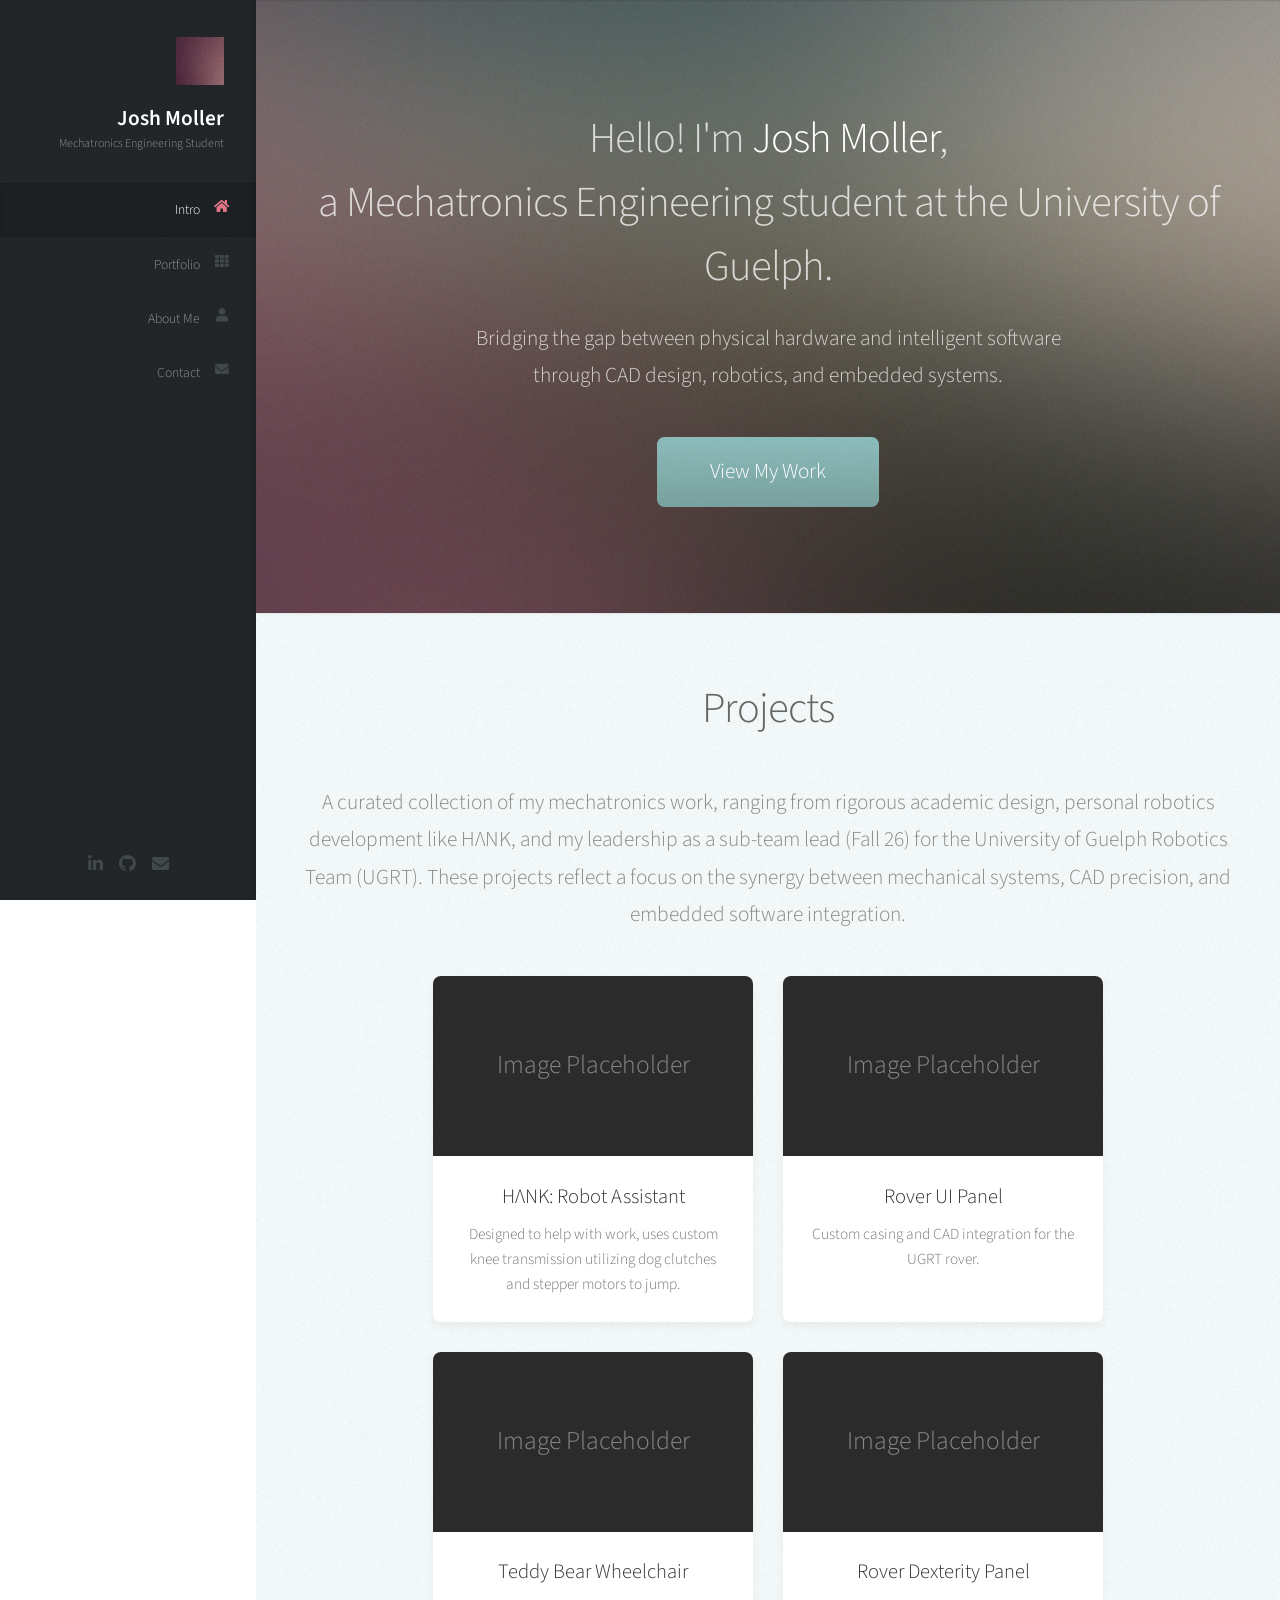
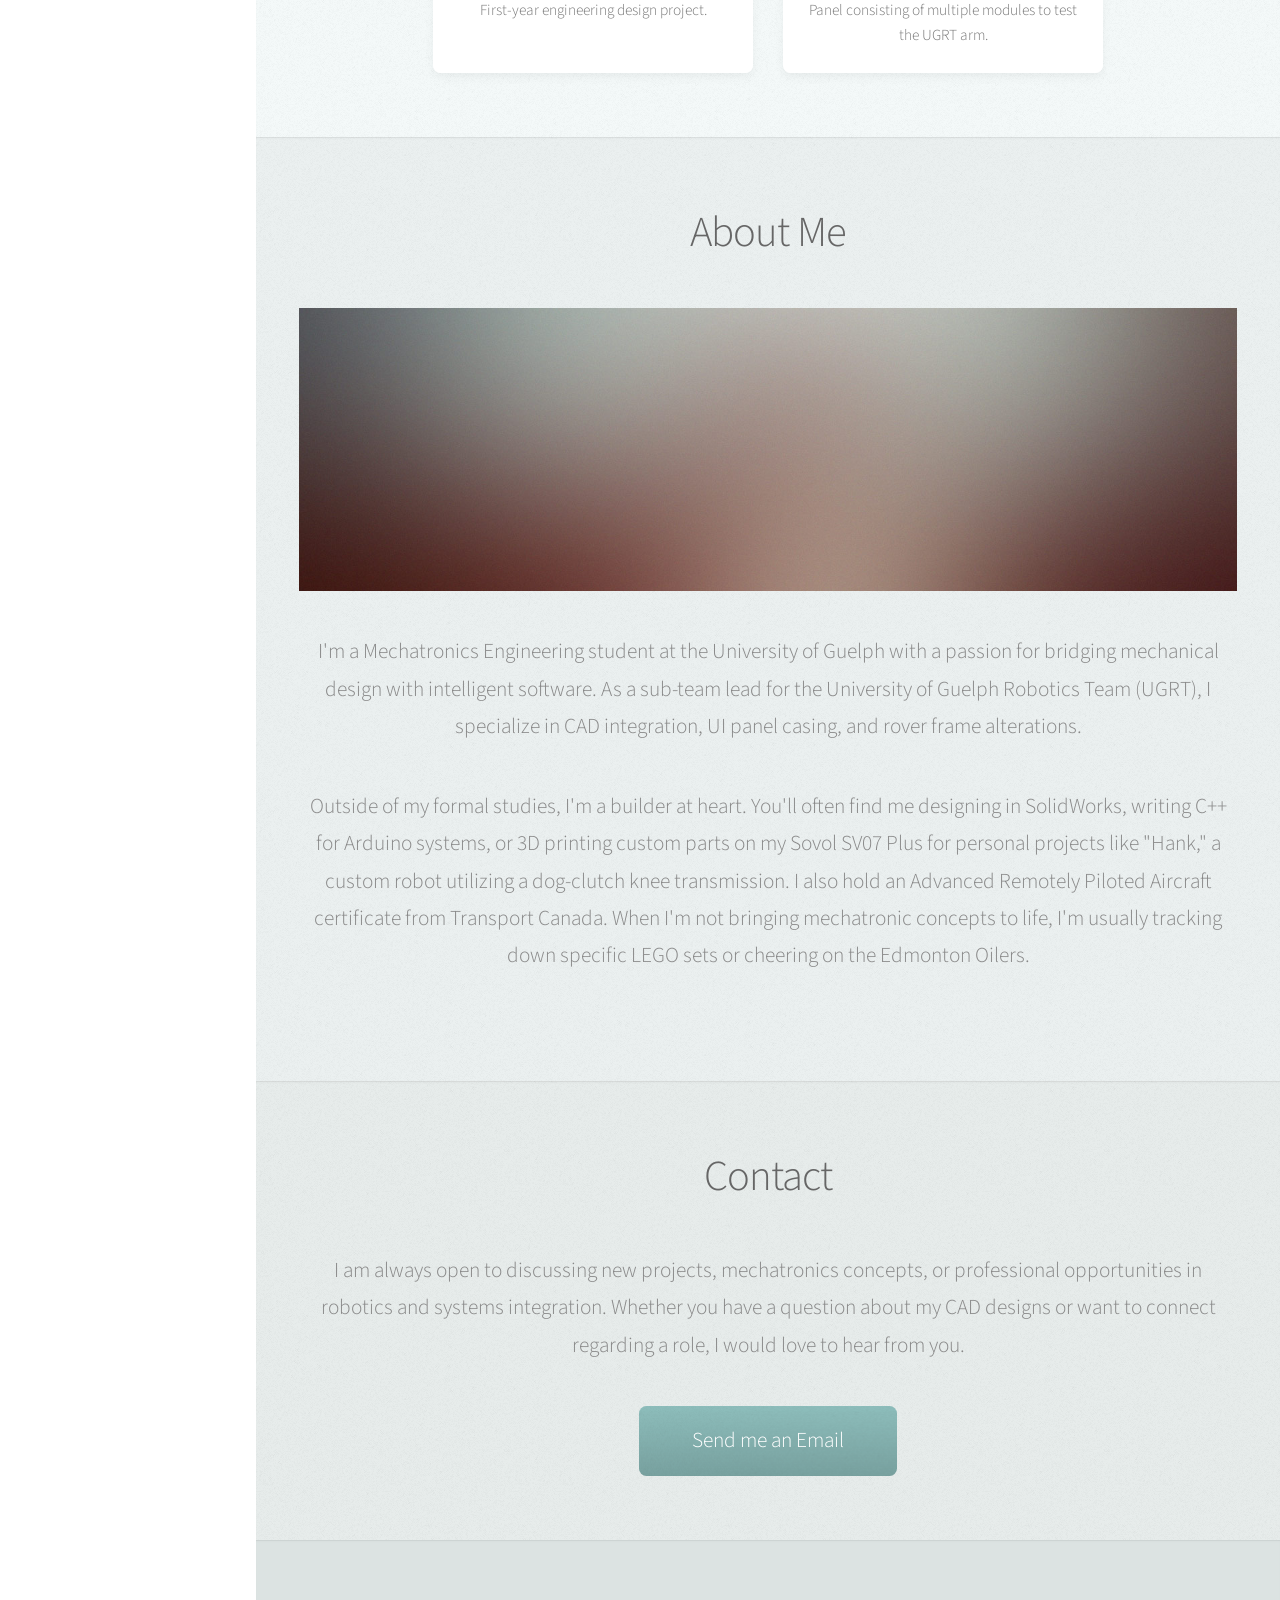
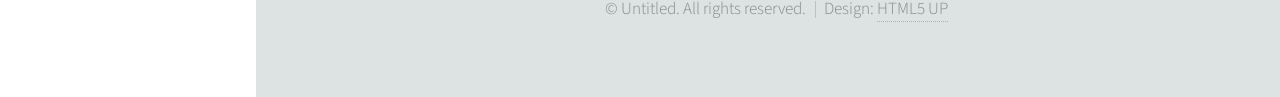
==== commit 00dc352d: "Last change tonight" ====
--- a/index.html
+++ b/index.html
@@ -75,7 +75,7 @@
 						<div class="container">
 
 							<header>
-								<h2>Portfolio</h2>
+								<h2>Projects</h2>
 							</header>
 
 							<p>A curated collection of my mechatronics work, ranging from rigorous academic design, 
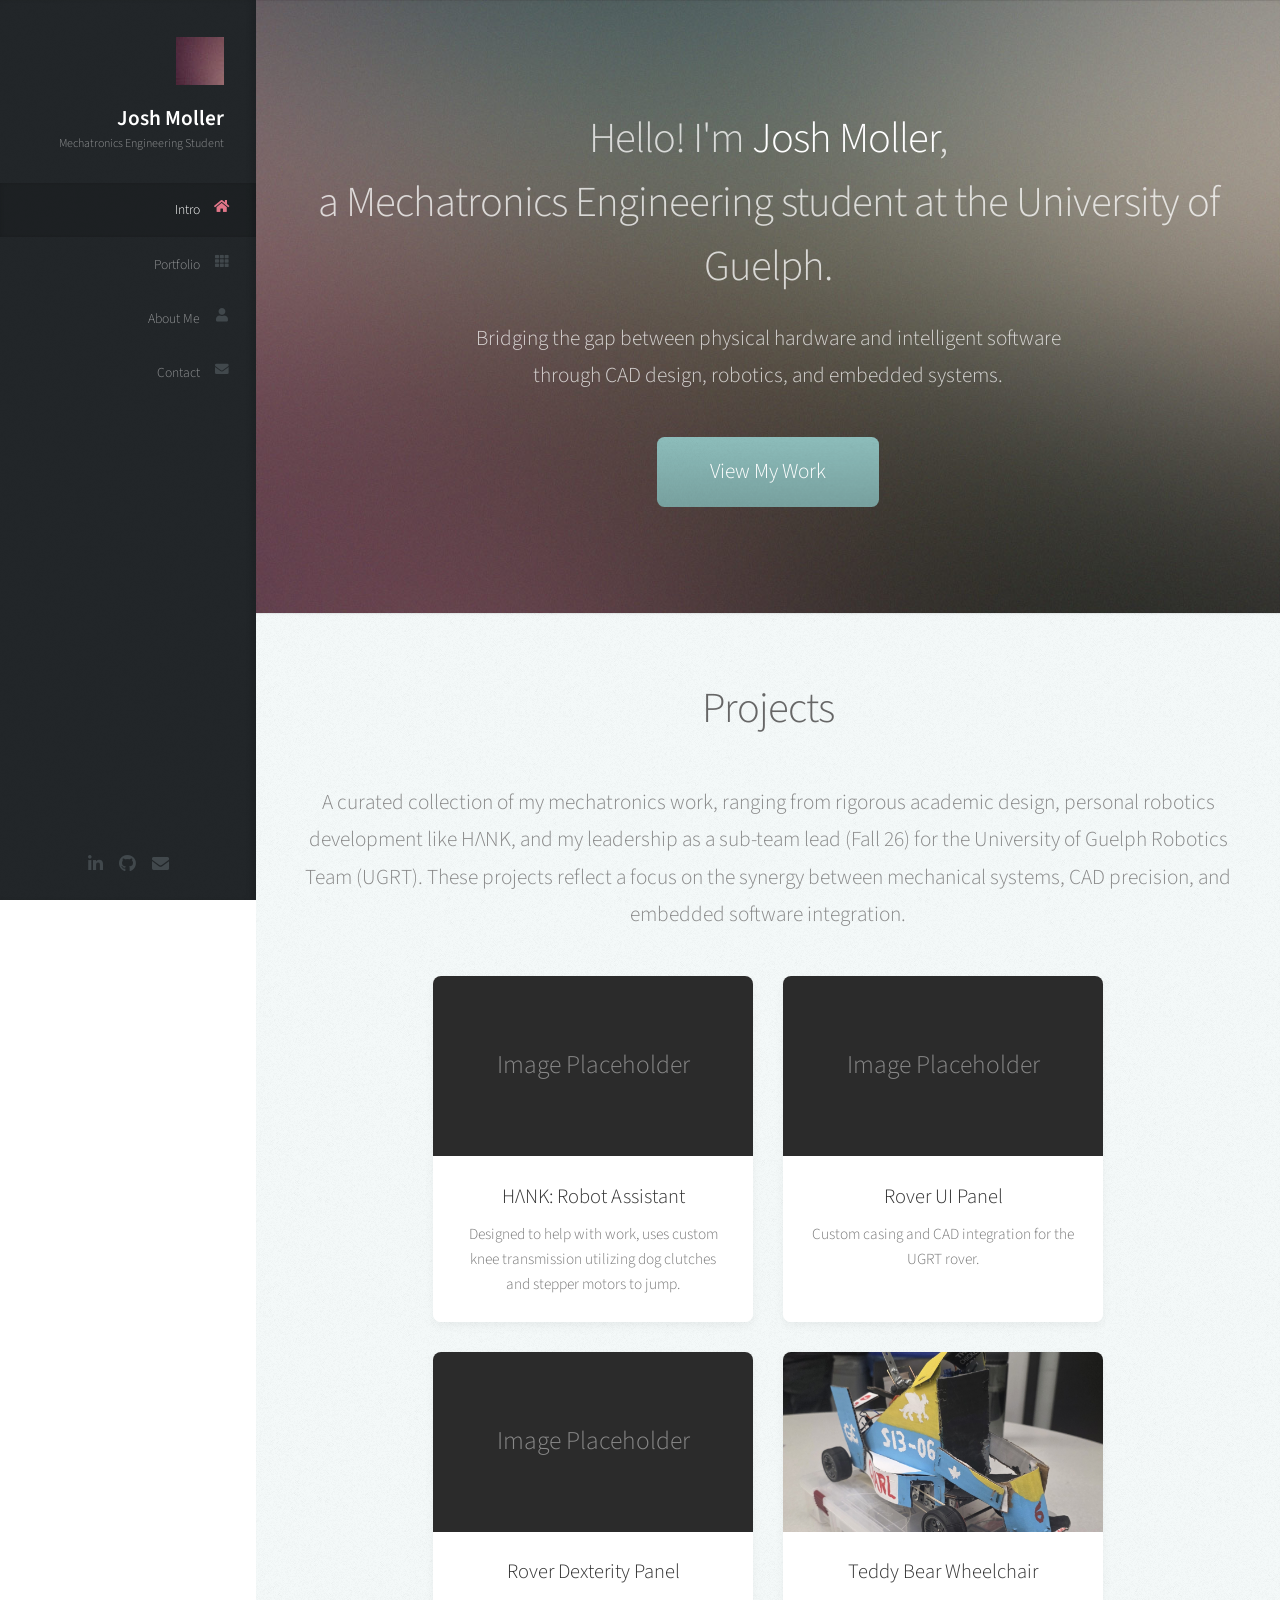
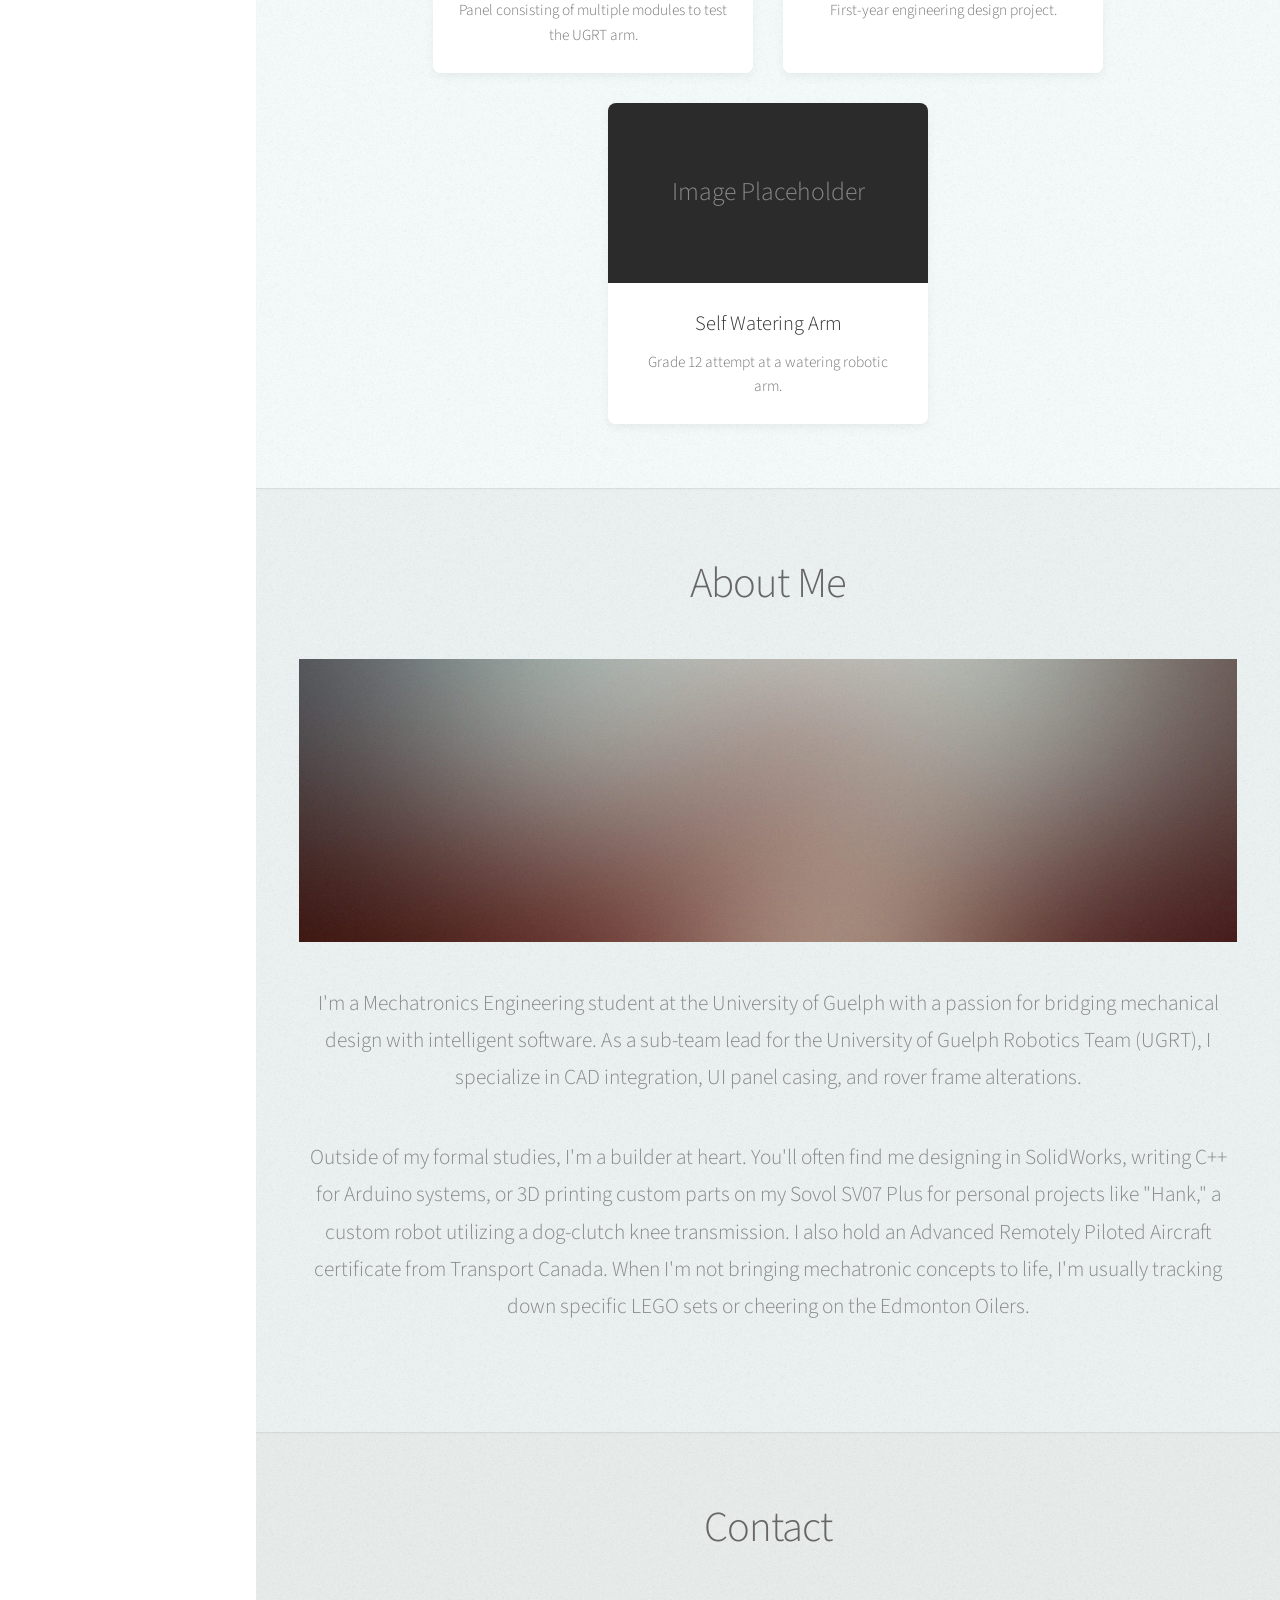
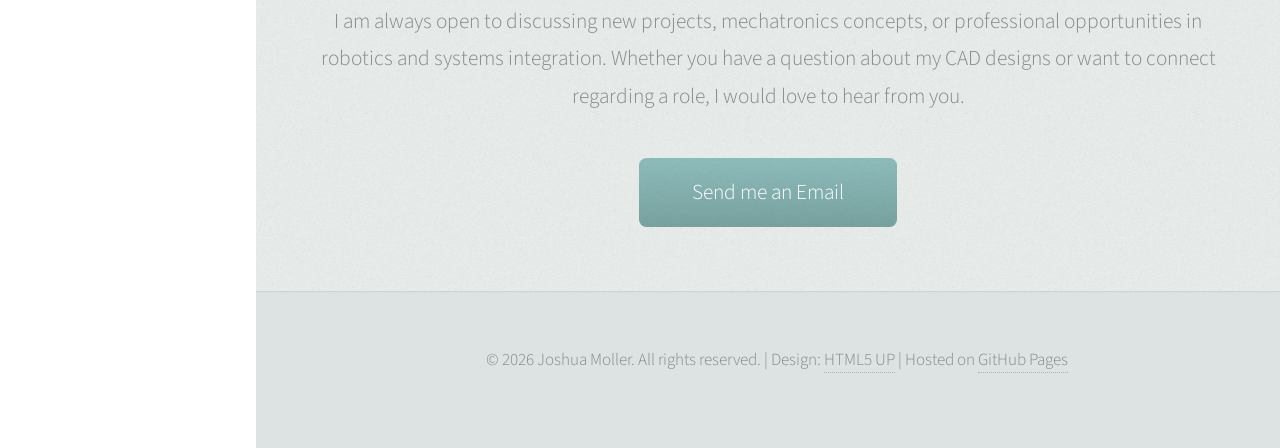
==== commit 46fb3e98: "update copyright" ====
--- a/index.html
+++ b/index.html
@@ -129,7 +129,7 @@
 
 				<!-- Copyright -->
 					<ul class="copyright">
-						<li>&copy; Untitled. All rights reserved.</li><li>Design: <a href="http://html5up.net">HTML5 UP</a></li>
+						&copy; 2026 Joshua Moller. All rights reserved. | Design: <a href="http://html5up.net">HTML5 UP</a> | Hosted on <a href="https://pages.github.com/">GitHub Pages</a>
 					</ul>
 
 			</div>
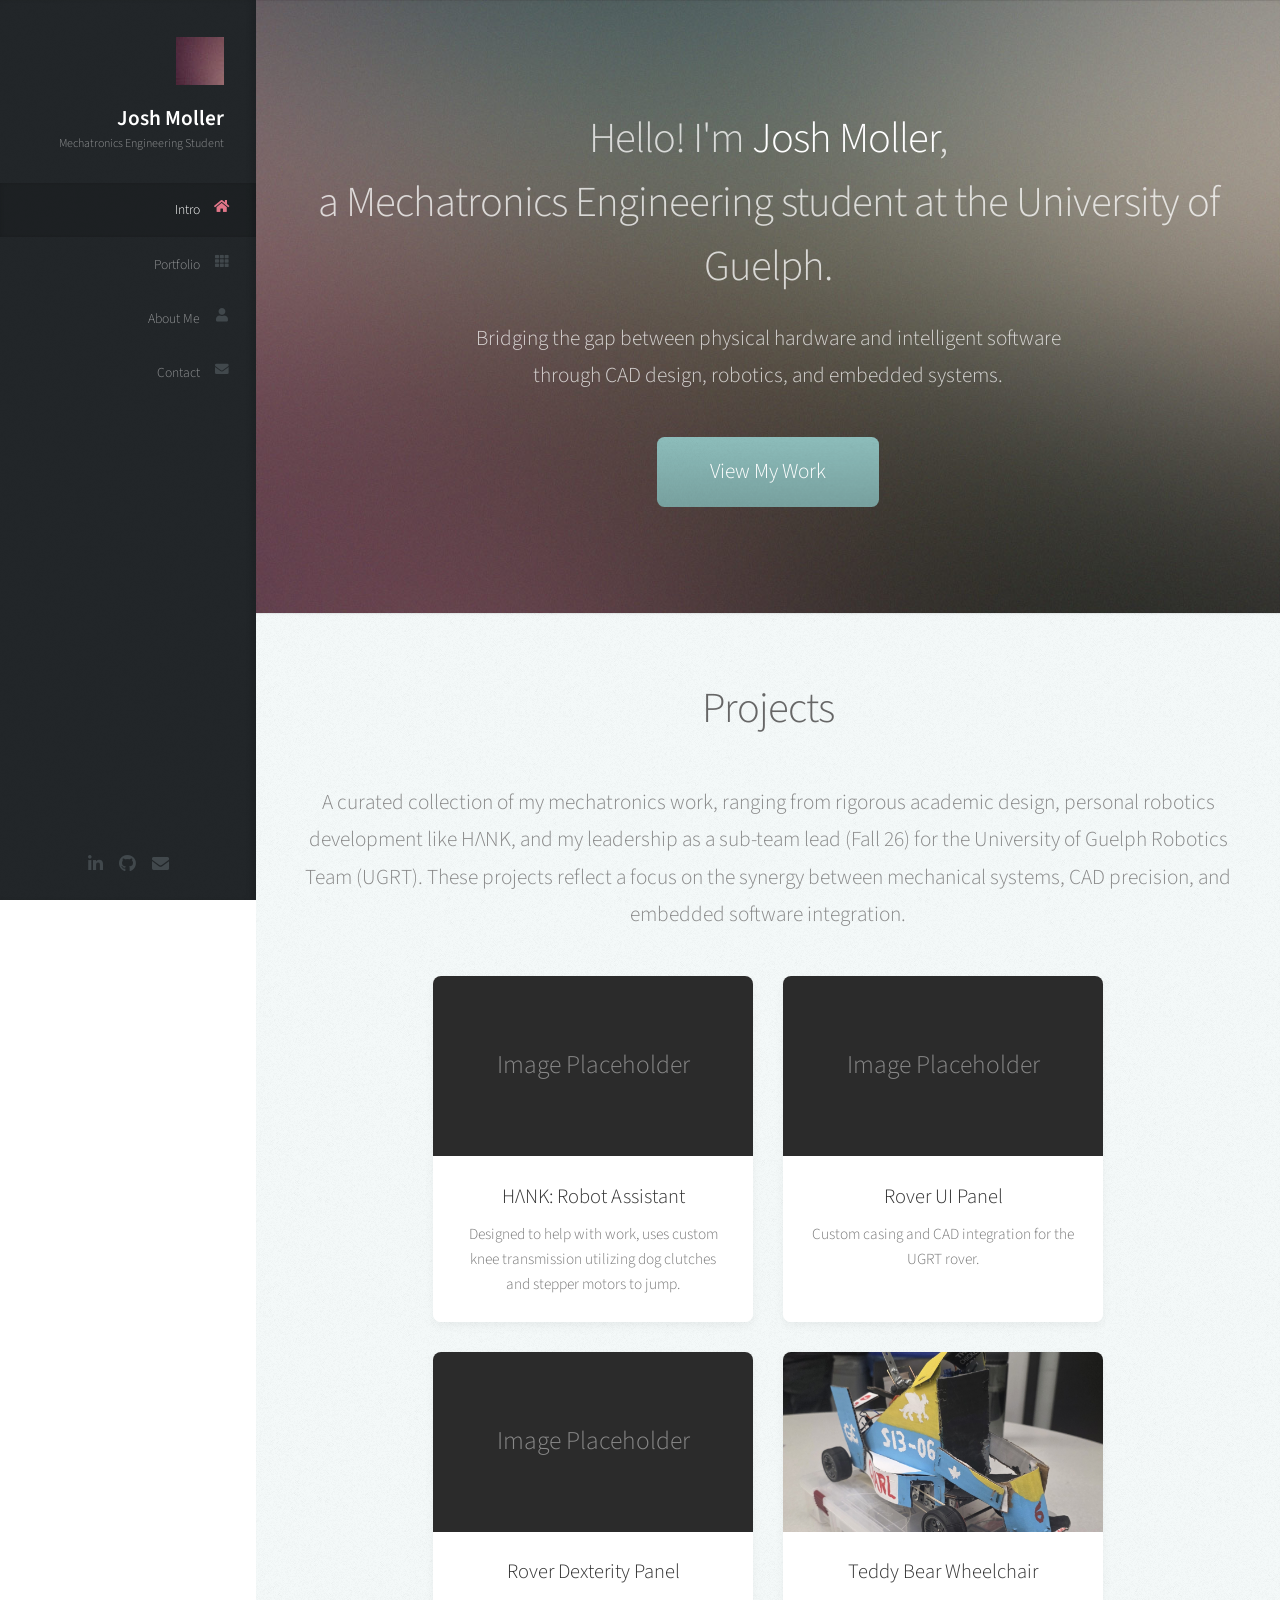
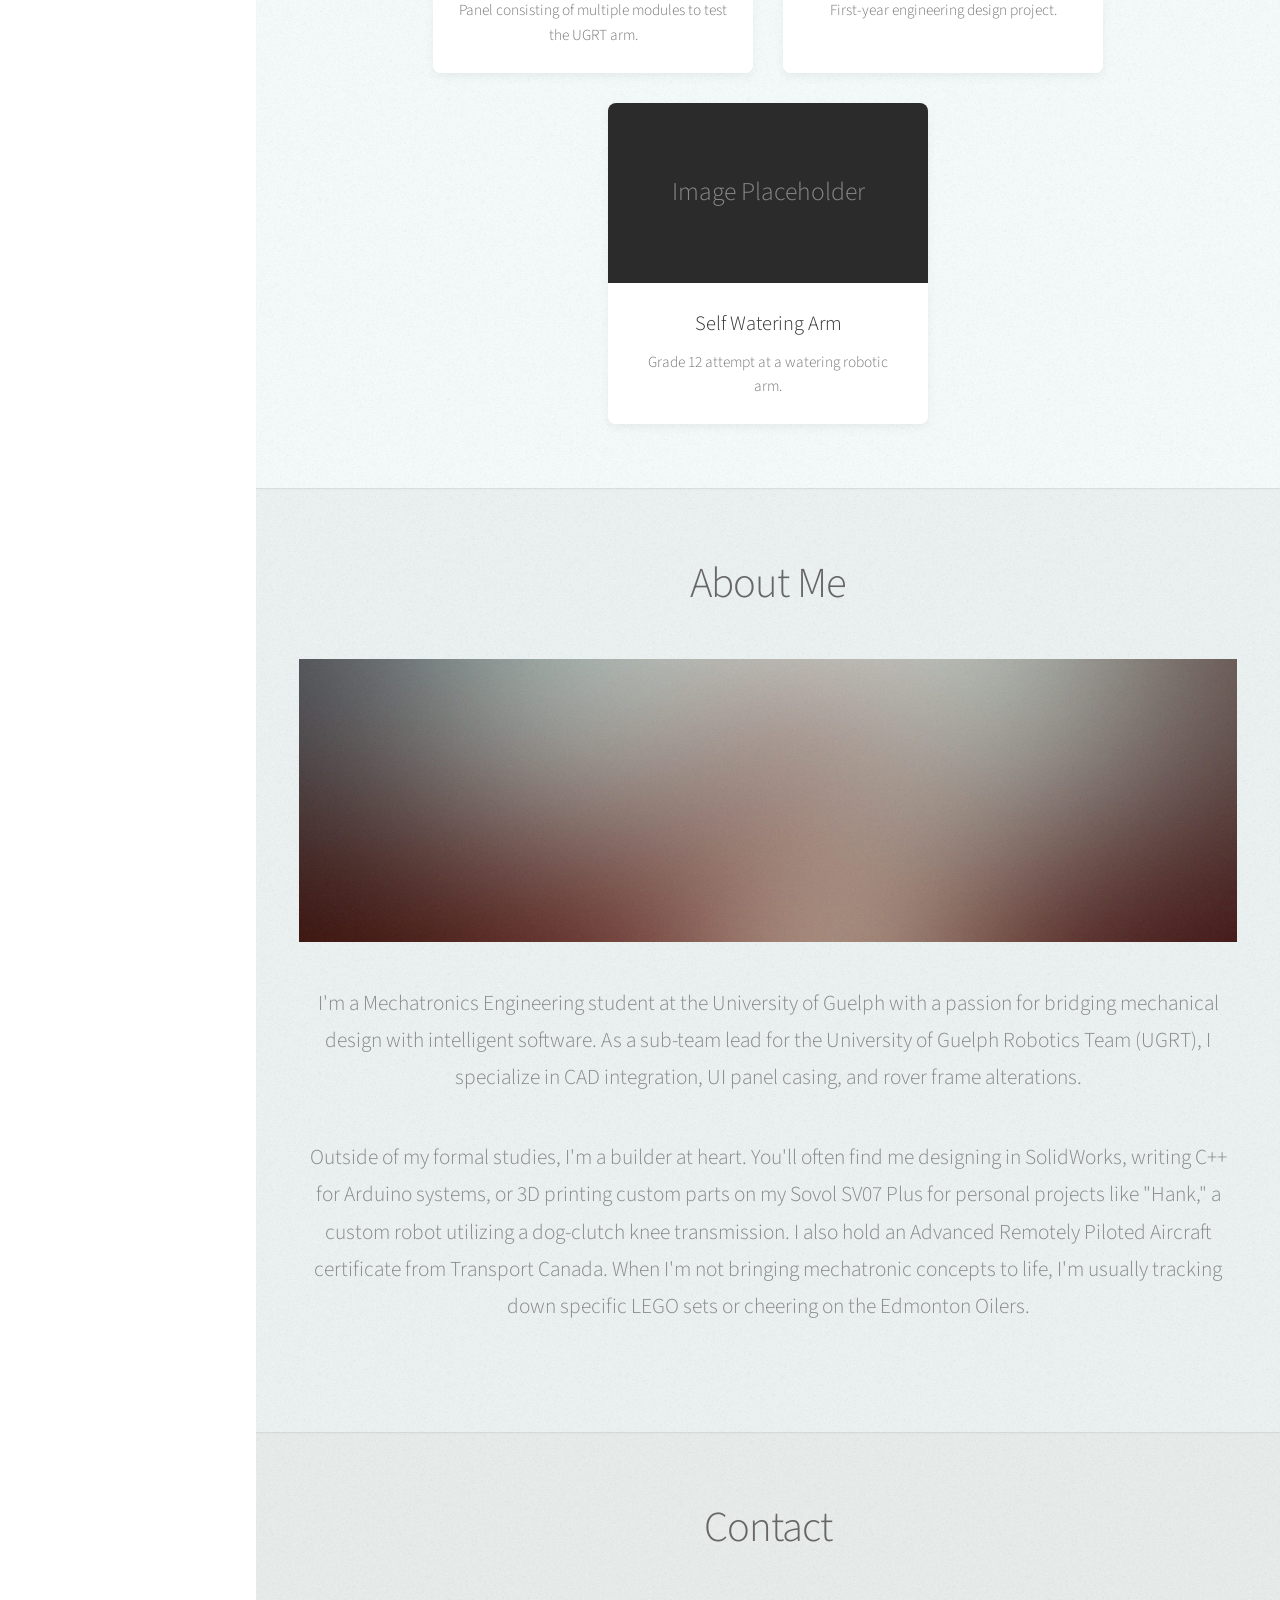
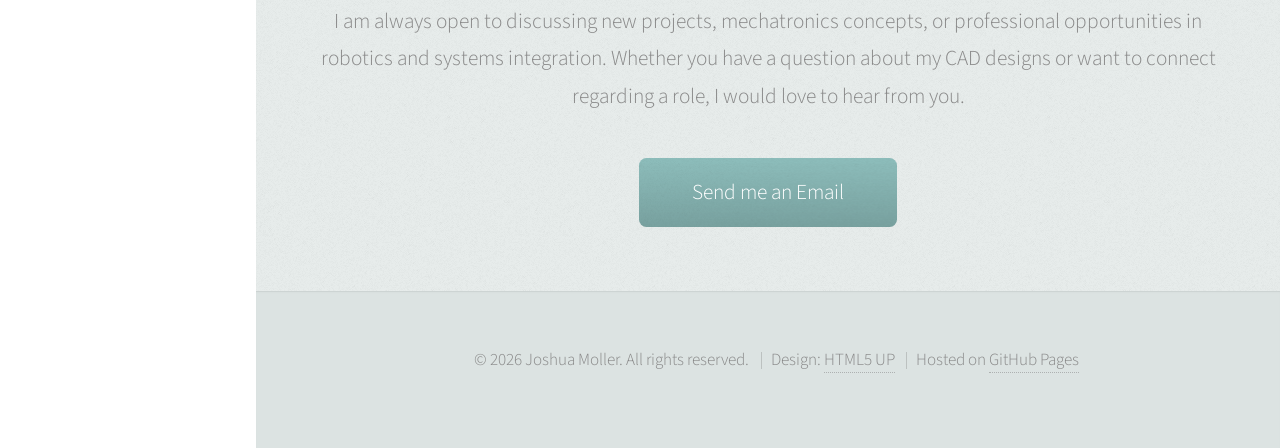
==== commit 142e2feb: "update" ====
--- a/index.html
+++ b/index.html
@@ -129,7 +129,9 @@
 
 				<!-- Copyright -->
 					<ul class="copyright">
-						&copy; 2026 Joshua Moller. All rights reserved. | Design: <a href="http://html5up.net">HTML5 UP</a> | Hosted on <a href="https://pages.github.com/">GitHub Pages</a>
+						<li>&copy; 2026 Joshua Moller. All rights reserved.</li>
+						<li>Design: <a href="http://html5up.net">HTML5 UP</a></li>
+						<li>Hosted on <a href="https://pages.github.com/">GitHub Pages</a></li>
 					</ul>
 
 			</div>
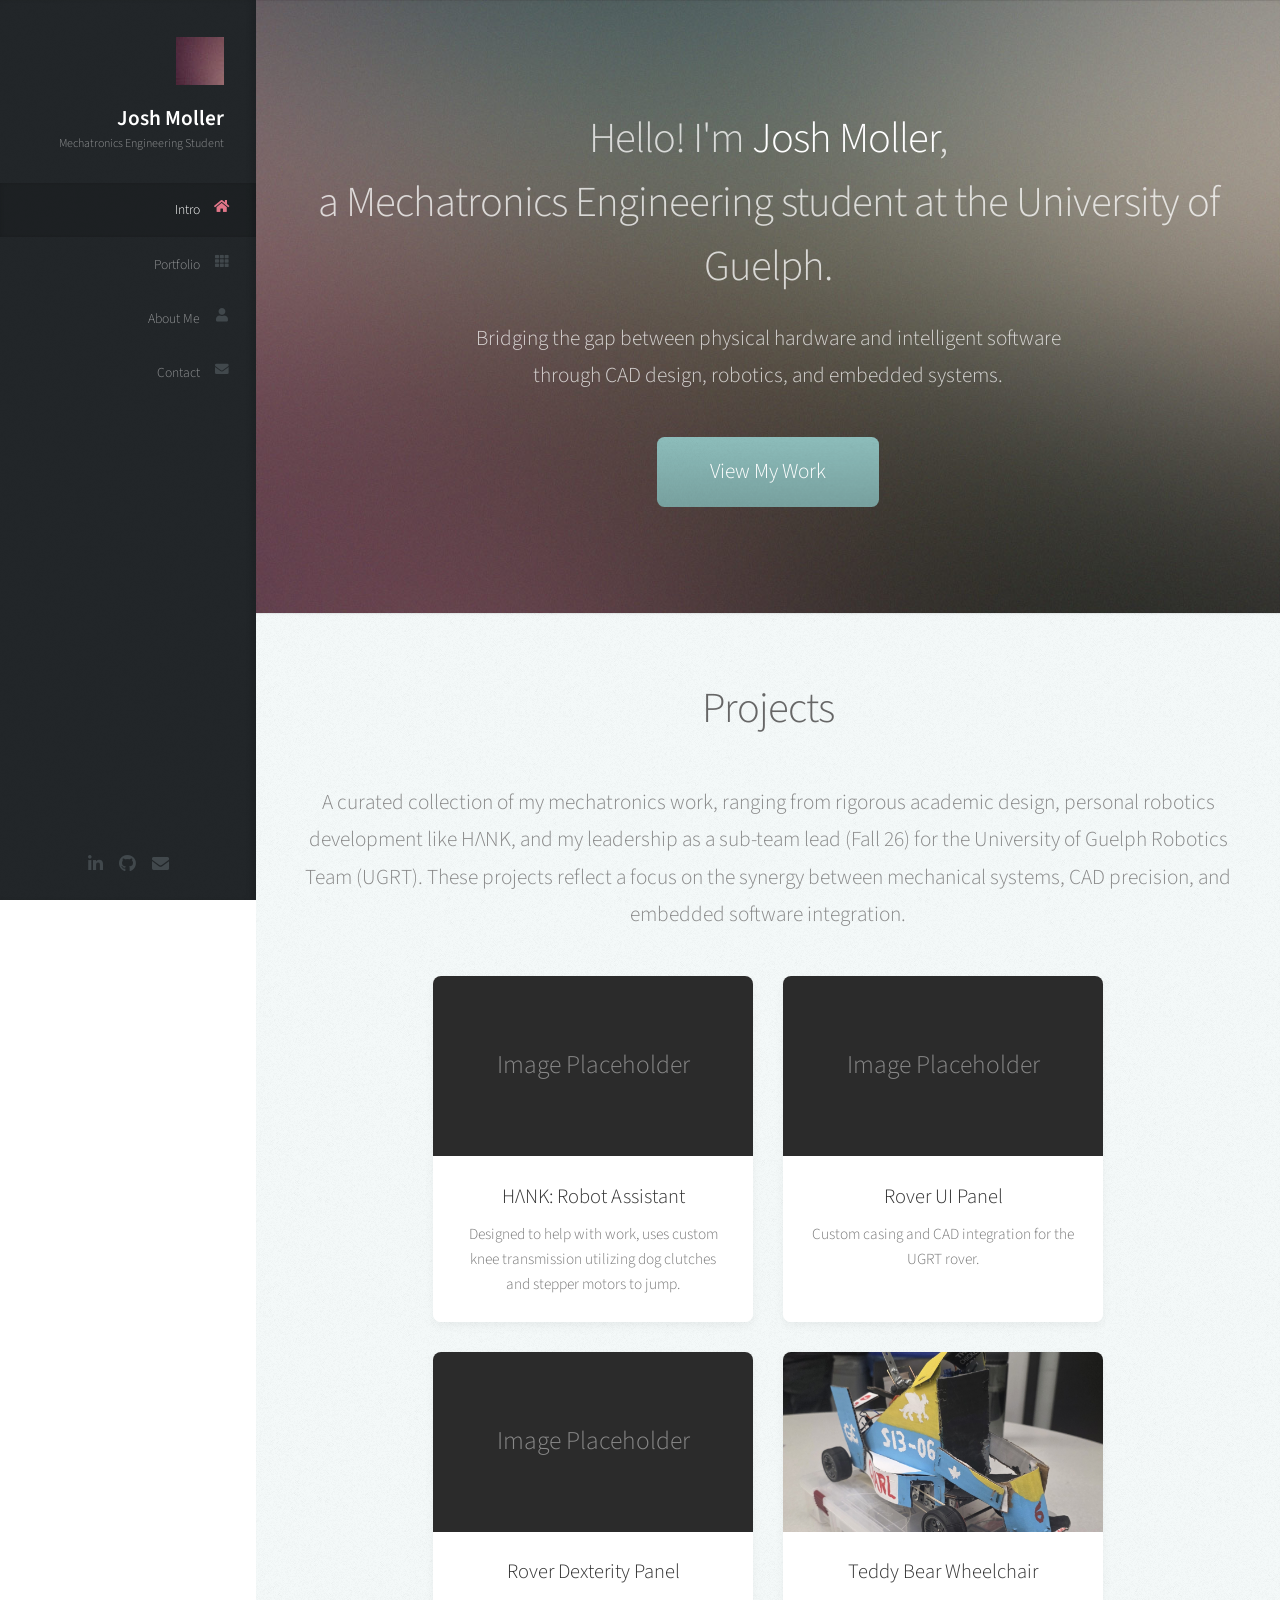
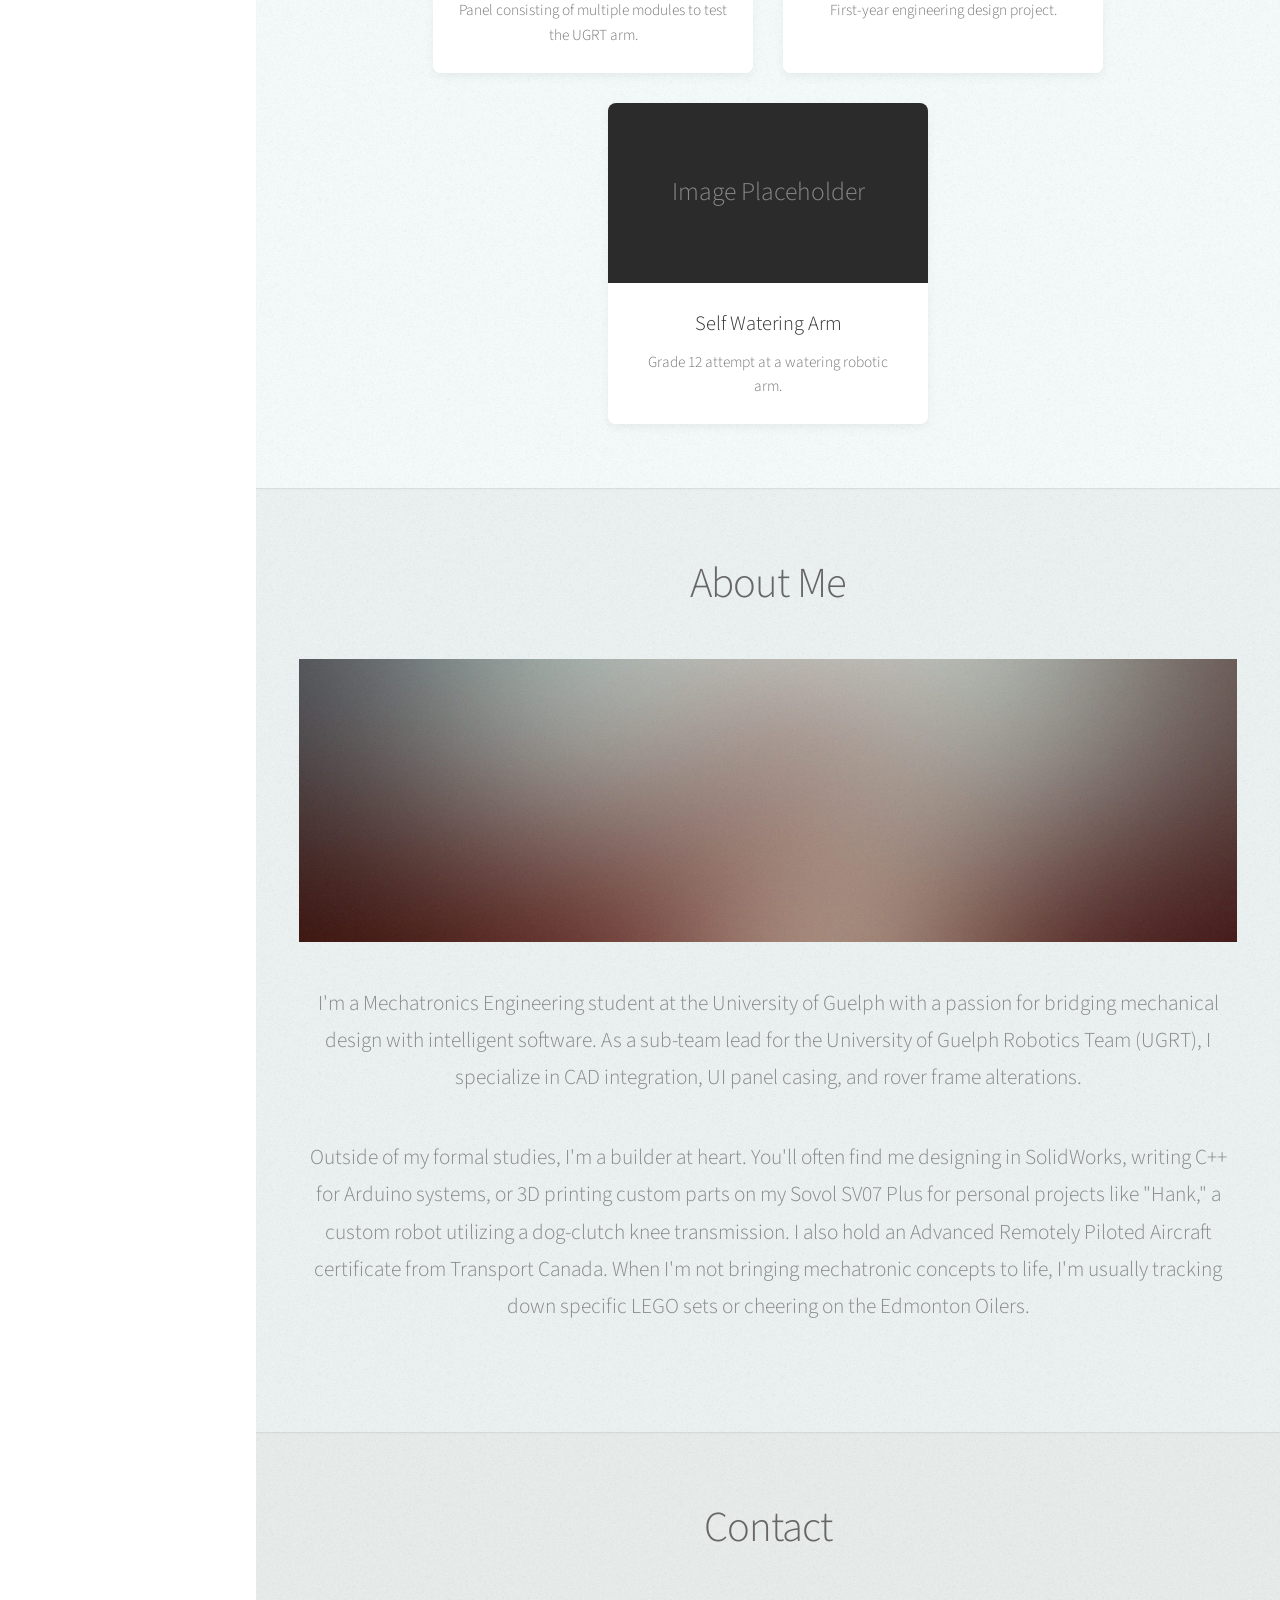
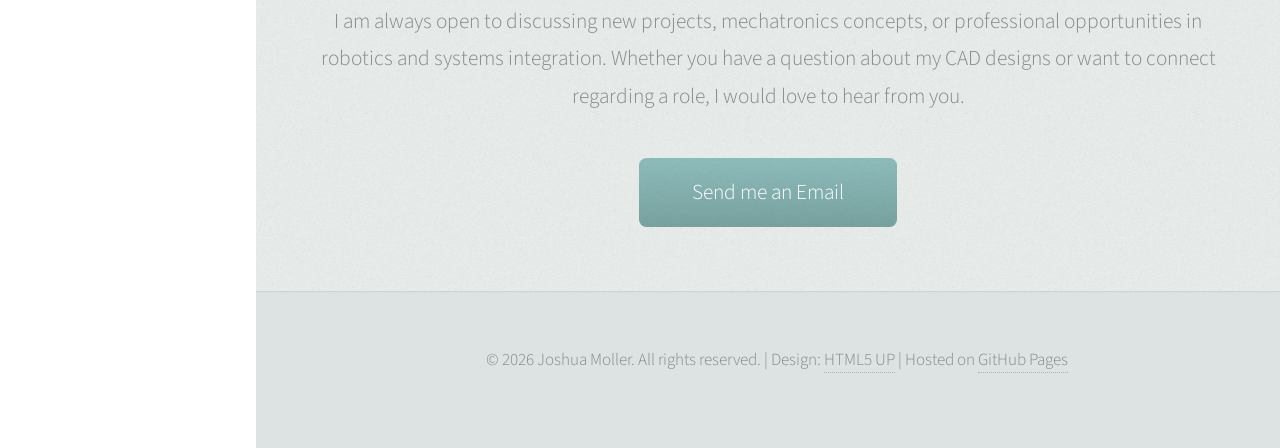
==== commit f3d64504: "Update index.html" ====
--- a/index.html
+++ b/index.html
@@ -129,9 +129,7 @@
 
 				<!-- Copyright -->
 					<ul class="copyright">
-						<li>&copy; 2026 Joshua Moller. All rights reserved.</li>
-						<li>Design: <a href="http://html5up.net">HTML5 UP</a></li>
-						<li>Hosted on <a href="https://pages.github.com/">GitHub Pages</a></li>
+						&copy; 2026 Joshua Moller. All rights reserved. | Design: <a href="http://html5up.net">HTML5 UP</a> | Hosted on <a href="https://pages.github.com/">GitHub Pages</a>
 					</ul>
 
 			</div>
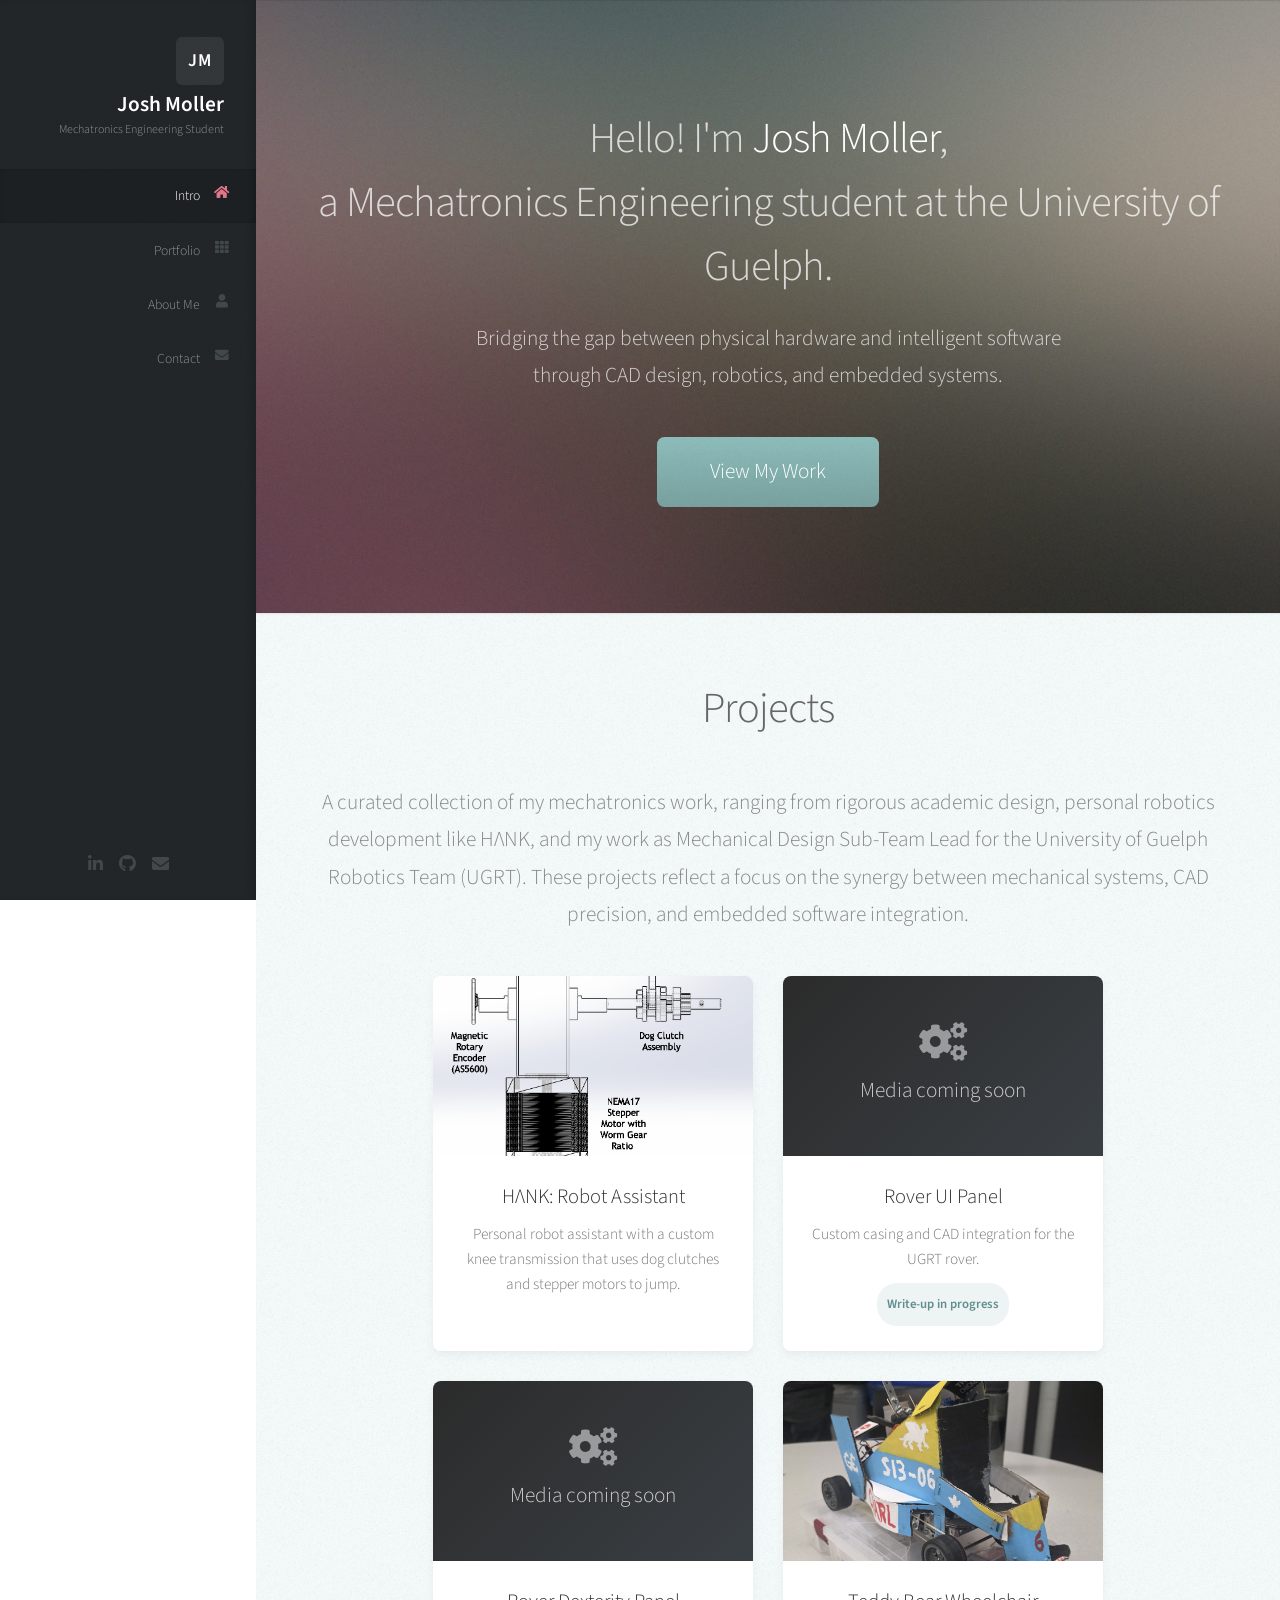
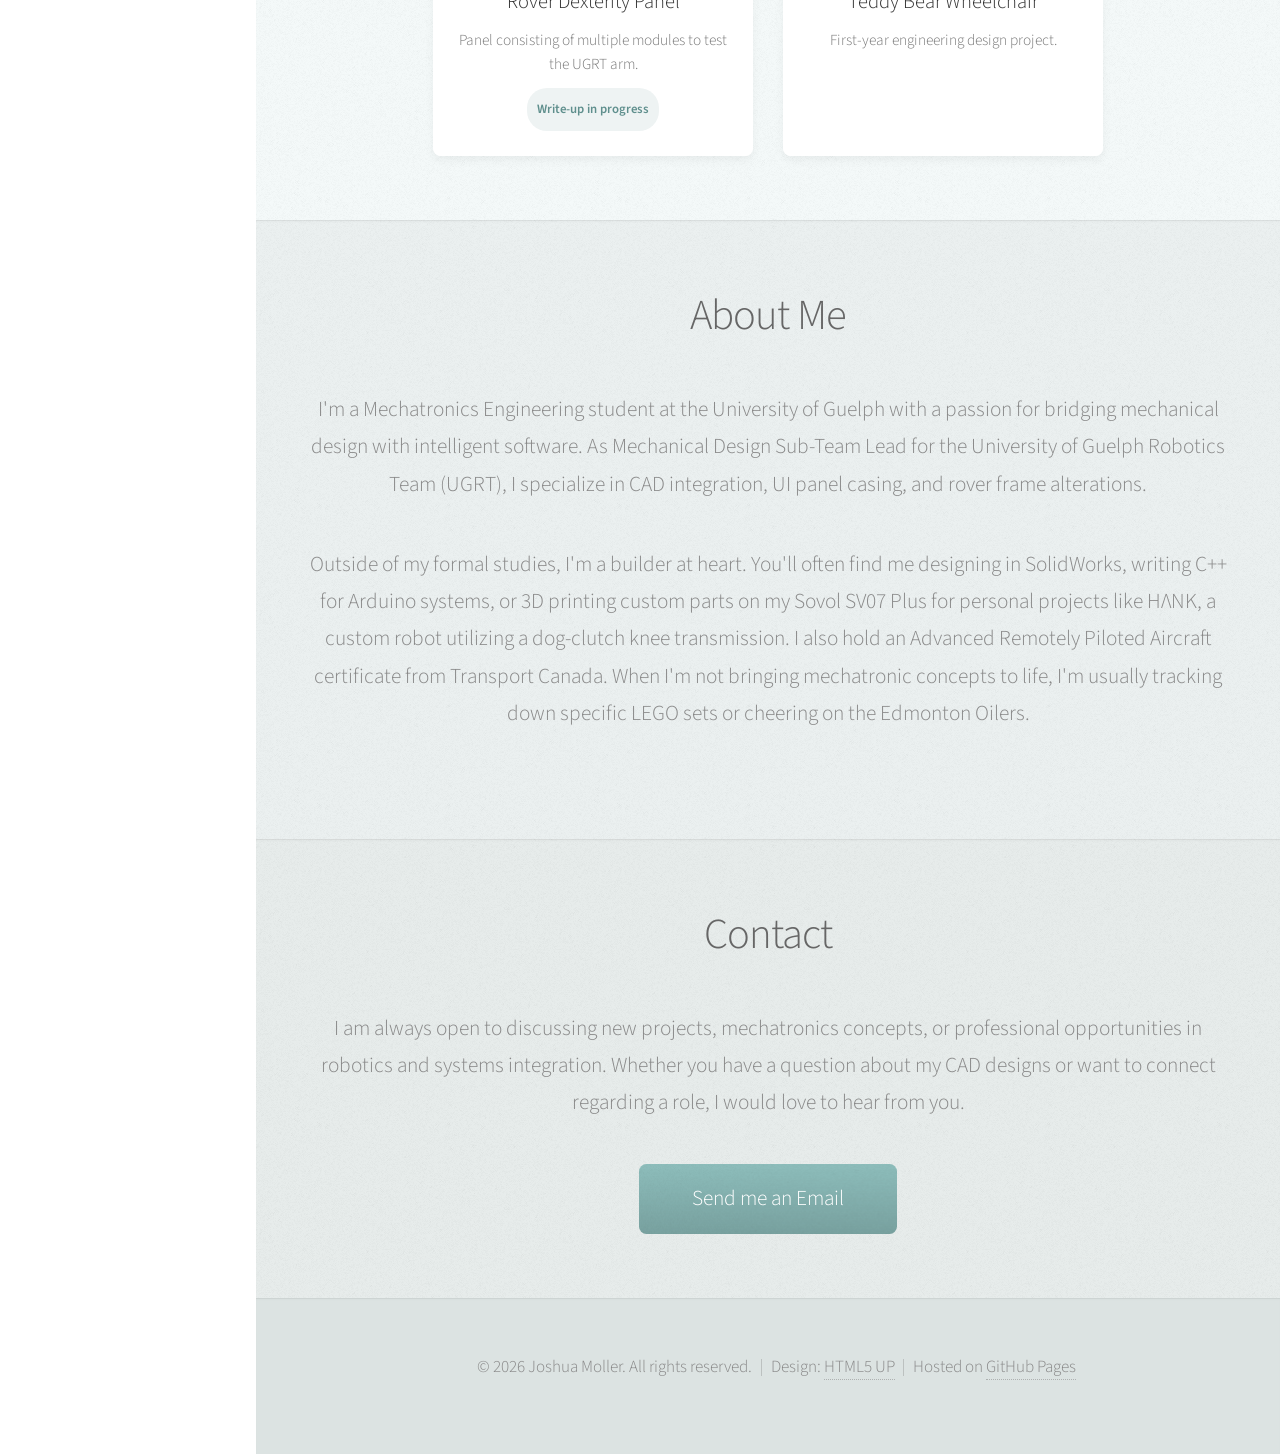
==== commit ebb19e5e: "update" ====
--- a/index.html
+++ b/index.html
@@ -8,8 +8,37 @@
 	<head>
 		<title>Josh Moller | Mechatronics Portfolio</title>
 		<meta charset="utf-8" />
-		<meta name="viewport" content="width=device-width, initial-scale=1, user-scalable=no" />
+		<meta name="viewport" content="width=device-width, initial-scale=1" />
+		<meta name="description" content="Josh Moller – Mechatronics Engineering student at the University of Guelph. CAD design, robotics and embedded systems projects." />
 		<link rel="stylesheet" href="assets/css/main.css" />
+		<style>
+			/* Monogram shown in place of a headshot. To use a photo instead, replace the
+			   <span class="image avatar48 monogram">JM</span> with
+			   <span class="image avatar48"><img src="images/your-headshot.jpg" alt="Josh Moller" /></span> */
+			.image.avatar48.monogram {
+				background: rgba(255, 255, 255, 0.08);
+				color: #fff;
+				font-weight: 600;
+				font-size: 18px;
+				letter-spacing: 1px;
+				line-height: 48px;
+				text-align: center;
+				border-radius: 6px;
+			}
+			/* Project cards */
+			.project-card { transition: transform 0.2s ease, box-shadow 0.2s ease; }
+			.project-card.has-link:hover { transform: translateY(-4px); box-shadow: 0 8px 18px rgba(0,0,0,0.10) !important; }
+			.project-card .media-soon {
+				width: 100%; height: 100%; display: flex; flex-direction: column;
+				align-items: center; justify-content: center; gap: 0.4em;
+				background: linear-gradient(135deg, #2b2b2b, #3a3f44); color: rgba(255,255,255,0.75);
+			}
+			.project-card .media-soon .icon { font-size: 1.8em; color: rgba(255,255,255,0.5); }
+			.project-card .badge {
+				display: inline-block; margin-top: 0.9em; padding: 0.2em 0.8em; border-radius: 20px;
+				font-size: 0.75em; font-weight: 600; background: #eef3f3; color: #5f8f8d;
+			}
+		</style>
 	</head>
 	<body class="is-preload">
 
@@ -20,7 +49,7 @@
 
 					<!-- Logo -->
 					<div id="logo">
-						<span class="image avatar48"><img src="images/avatar.jpg" alt="Josh Moller Headshot" /></span>
+						<span class="image avatar48 monogram">JM</span>
 						<h1 id="title">Josh Moller</h1>
 						<p style="font-size: 12px;">Mechatronics Engineering Student</p>
 					</div>
@@ -79,7 +108,7 @@
 							</header>
 
 							<p>A curated collection of my mechatronics work, ranging from rigorous academic design, 
-								personal robotics development like HΛNK, and my leadership as a sub-team lead (Fall 26) for the University of Guelph Robotics Team (UGRT). 
+								personal robotics development like HΛNK, and my work as Mechanical Design Sub-Team Lead for the University of Guelph Robotics Team (UGRT).
 								These projects reflect a focus on the synergy between mechanical systems, CAD precision, and embedded software integration.</p>
 
 							<div class="row" id="portfolio-grid">
@@ -96,11 +125,11 @@
             <h2>About Me</h2>
         </header>
 
-        <a href="#" class="image featured"><img src="images/pic08.jpg" alt="Josh Moller" /></a>
-
-        <p>I'm a Mechatronics Engineering student at the University of Guelph with a passion for bridging mechanical design with intelligent software. As a sub-team lead for the University of Guelph Robotics Team (UGRT), I specialize in CAD integration, UI panel casing, and rover frame alterations.</p>
+        <!-- To add a photo here: <span class="image featured"><img src="images/your-photo.jpg" alt="Josh Moller" /></span> -->
+
+        <p>I'm a Mechatronics Engineering student at the University of Guelph with a passion for bridging mechanical design with intelligent software. As Mechanical Design Sub-Team Lead for the University of Guelph Robotics Team (UGRT), I specialize in CAD integration, UI panel casing, and rover frame alterations.</p>
         
-        <p>Outside of my formal studies, I'm a builder at heart. You'll often find me designing in SolidWorks, writing C++ for Arduino systems, or 3D printing custom parts on my Sovol SV07 Plus for personal projects like "Hank," a custom robot utilizing a dog-clutch knee transmission. I also hold an Advanced Remotely Piloted Aircraft certificate from Transport Canada. When I'm not bringing mechatronic concepts to life, I'm usually tracking down specific LEGO sets or cheering on the Edmonton Oilers.</p>
+        <p>Outside of my formal studies, I'm a builder at heart. You'll often find me designing in SolidWorks, writing C++ for Arduino systems, or 3D printing custom parts on my Sovol SV07 Plus for personal projects like HΛNK, a custom robot utilizing a dog-clutch knee transmission. I also hold an Advanced Remotely Piloted Aircraft certificate from Transport Canada. When I'm not bringing mechatronic concepts to life, I'm usually tracking down specific LEGO sets or cheering on the Edmonton Oilers.</p>
 
     </div>
 </section>
@@ -129,7 +158,7 @@
 
 				<!-- Copyright -->
 					<ul class="copyright">
-						&copy; 2026 Joshua Moller. All rights reserved. | Design: <a href="http://html5up.net">HTML5 UP</a> | Hosted on <a href="https://pages.github.com/">GitHub Pages</a>
+						<li>&copy; 2026 Joshua Moller. All rights reserved.</li><li>Design: <a href="http://html5up.net">HTML5 UP</a></li><li>Hosted on <a href="https://pages.github.com/">GitHub Pages</a></li>
 					</ul>
 
 			</div>
@@ -162,15 +191,29 @@
 							
 							let html = '';
 							
-							projects.forEach(project => {
+							// Fallback shown when a project has no media yet (or its thumbnail fails to load)
+							const soonTile = '<div class="media-soon"><span class="icon solid fa-cogs"></span><span>Media coming soon</span></div>';
+
+							projects
+								.filter(project => !project.hidden) // set "hidden": true in projects.json to take a card off the site
+								.forEach(project => {
+								// "comingSoon": true shows the card without linking to its (unfinished) page
+								const linked = !project.comingSoon && project.link;
+								const tag = linked ? 'a' : 'div';
+								const linkAttrs = linked ? `href="${project.link}"` : '';
+								const media = project.thumbnail
+									? `<img src="${project.thumbnail}" alt="${project.title}" style="width: 100%; height: 100%; object-fit: cover;" onerror="this.outerHTML=this.closest('.project-card').dataset.soon;" />`
+									: soonTile;
+
 								html += `
-									<article class="item" style="flex: 0 1 320px; background: #fff; margin: 0; box-shadow: 0 4px 10px rgba(0,0,0,0.05); border-radius: 8px; overflow: hidden; display: flex; flex-direction: column;">
-										<a href="${project.link}" target="_blank" class="image fit" style="margin: 0; background-color: #2b2b2b; aspect-ratio: 16/9; display: flex; align-items: center; justify-content: center; overflow: hidden; text-decoration: none;">
-											<img src="${project.thumbnail}" alt="${project.title}" style="width: 100%; height: 100%; object-fit: cover;" onerror="this.outerHTML='<span style=\\'color:#888; font-size:1.2em;\\'>Image Placeholder</span>';" />
-										</a>
+									<article class="item project-card ${linked ? 'has-link' : ''}" data-soon='${soonTile}' style="flex: 0 1 320px; background: #fff; margin: 0; box-shadow: 0 4px 10px rgba(0,0,0,0.05); border-radius: 8px; overflow: hidden; display: flex; flex-direction: column;">
+										<${tag} ${linkAttrs} class="image fit" style="margin: 0; background-color: #2b2b2b; aspect-ratio: 16/9; display: flex; align-items: center; justify-content: center; overflow: hidden; text-decoration: none; border: 0;">
+											${media}
+										</${tag}>
 										<header style="padding: 1.5em; flex-grow: 1; display: flex; flex-direction: column; justify-content: flex-start;">
-											<h3 style="margin: 0 0 0.5em 0; font-size: 1.2em; color: #333;">${project.title}</h3>
+											<h3 style="margin: 0 0 0.5em 0; font-size: 1.2em; color: #333;">${linked ? `<a href="${project.link}" style="color: inherit; border: 0;">${project.title}</a>` : project.title}</h3>
 											<p style="font-size: 0.9em; margin: 0; color: #777; line-height: 1.6;">${project.description}</p>
+											${project.comingSoon ? '<div><span class="badge">Write-up in progress</span></div>' : ''}
 										</header>
 									</article>
 								`;
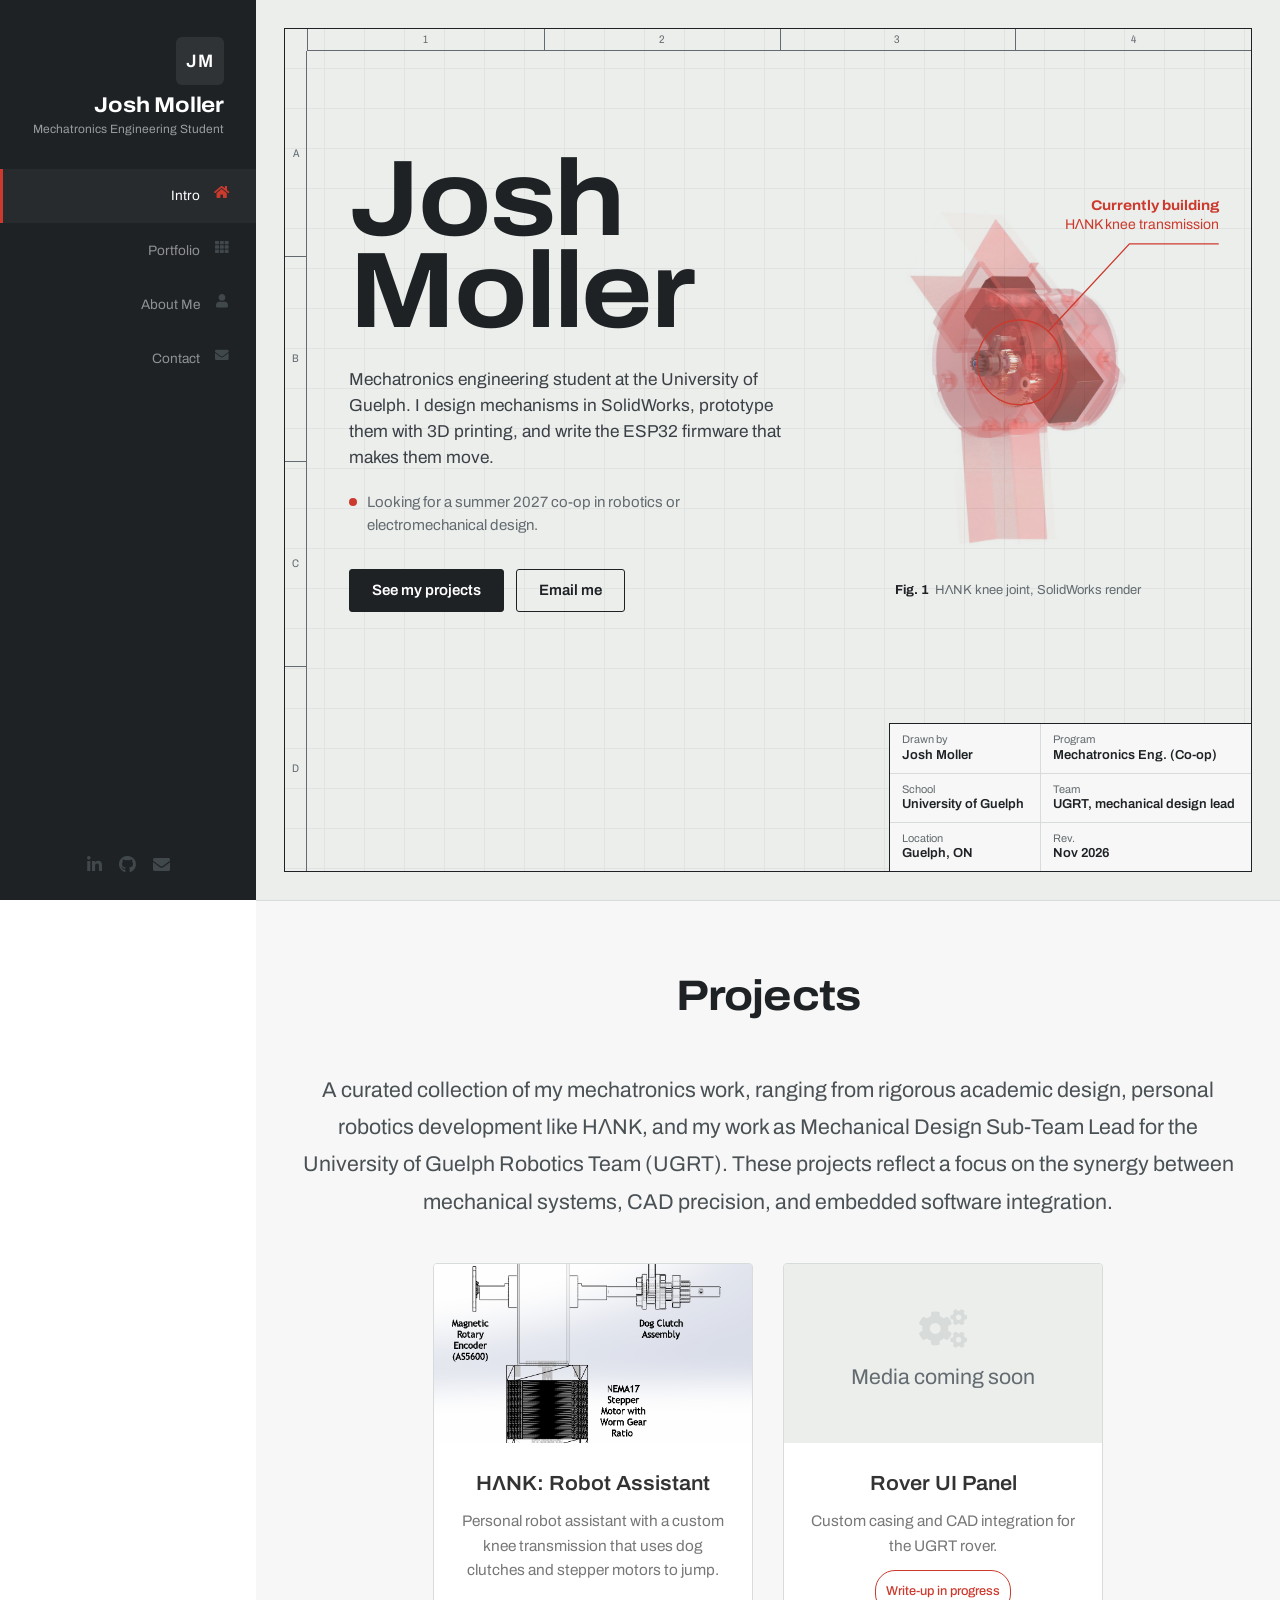
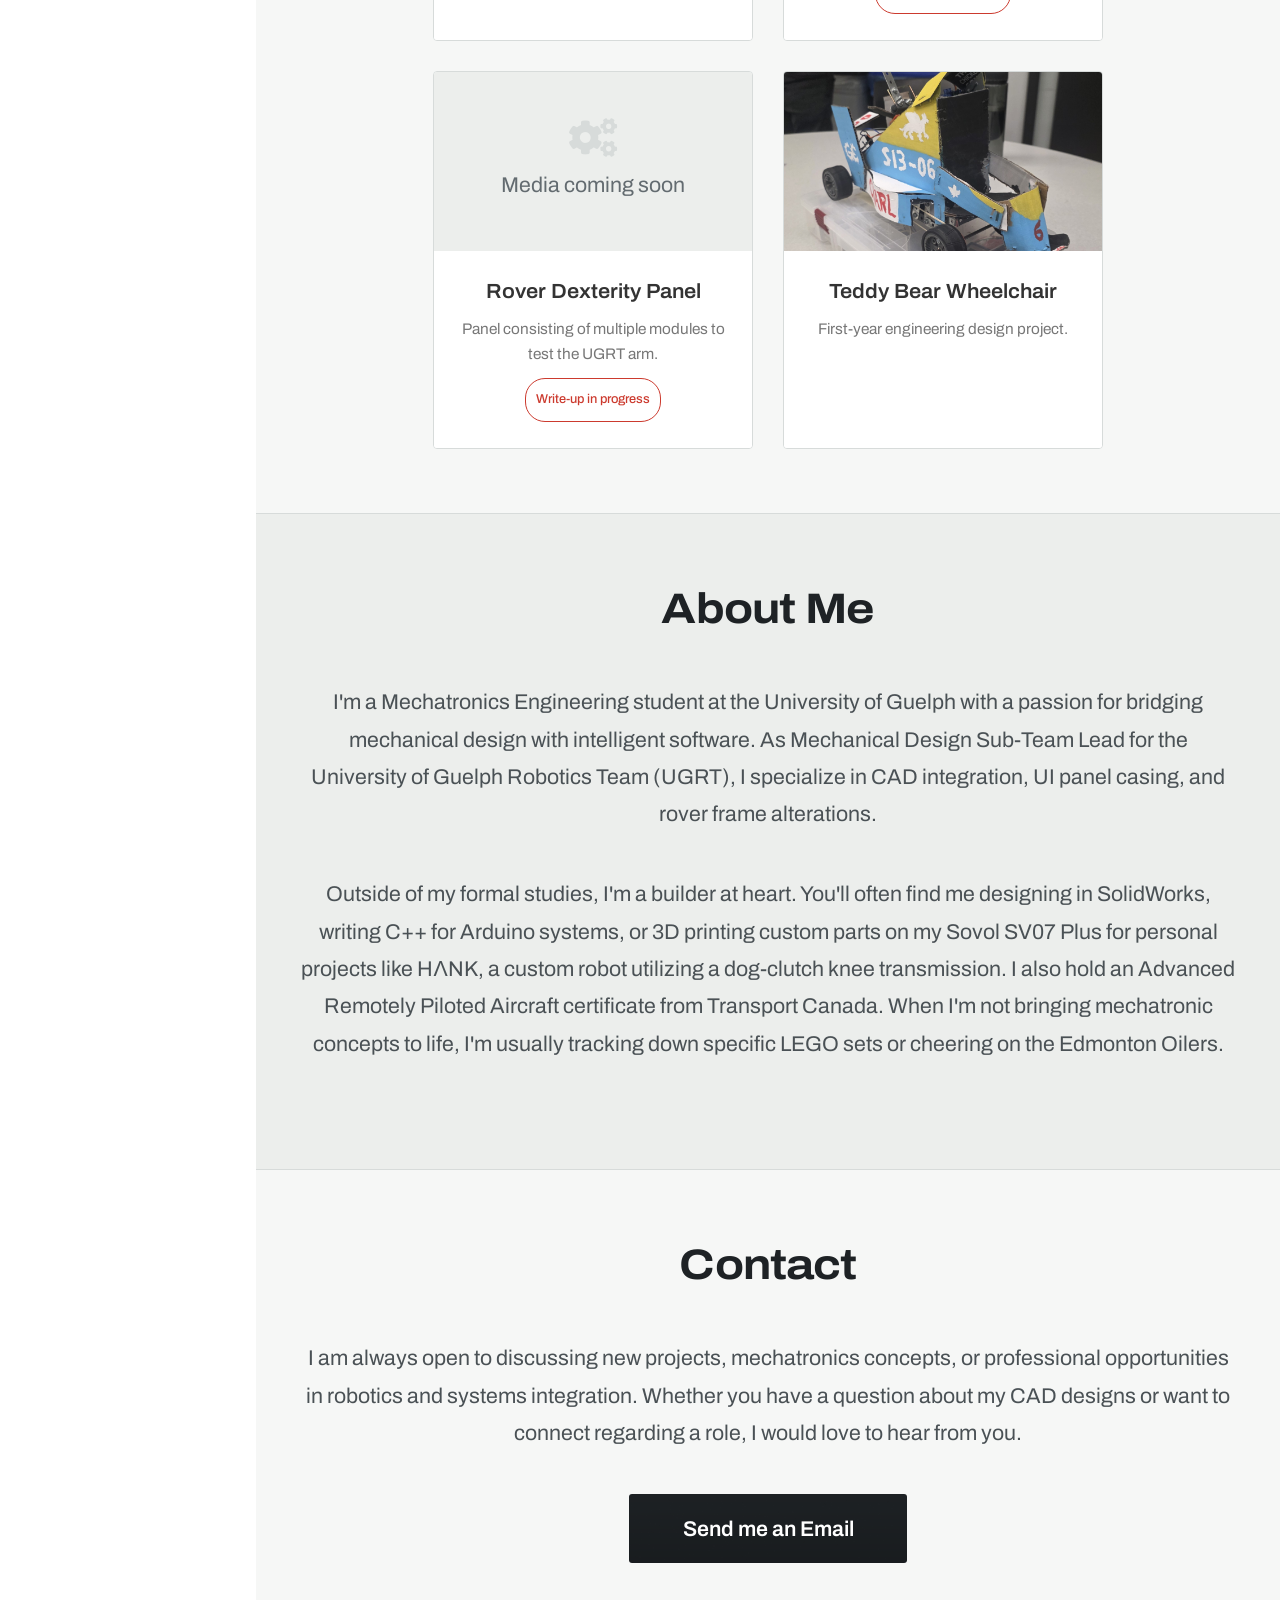
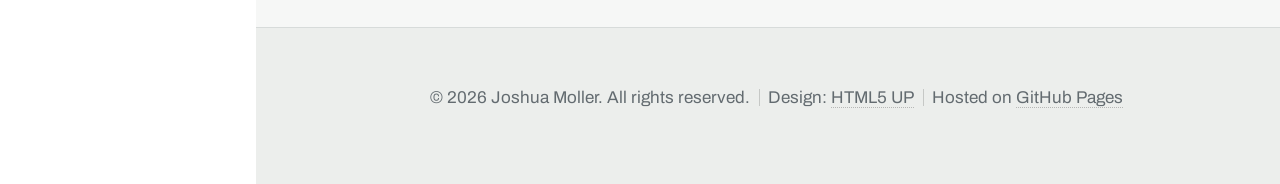
==== commit 236cfd06: "clean" ====
--- a/index.html
+++ b/index.html
@@ -1,232 +1,256 @@
-<!DOCTYPE HTML>
-<!--
-	Prologue by HTML5 UP
-	html5up.net | @ajlkn
-	Free for personal and commercial use under the CCA 3.0 license (html5up.net/license)
--->
-<html>
-	<head>
-		<title>Josh Moller | Mechatronics Portfolio</title>
-		<meta charset="utf-8" />
-		<meta name="viewport" content="width=device-width, initial-scale=1" />
-		<meta name="description" content="Josh Moller – Mechatronics Engineering student at the University of Guelph. CAD design, robotics and embedded systems projects." />
-		<link rel="stylesheet" href="assets/css/main.css" />
-		<style>
-			/* Monogram shown in place of a headshot. To use a photo instead, replace the
-			   <span class="image avatar48 monogram">JM</span> with
-			   <span class="image avatar48"><img src="images/your-headshot.jpg" alt="Josh Moller" /></span> */
-			.image.avatar48.monogram {
-				background: rgba(255, 255, 255, 0.08);
-				color: #fff;
-				font-weight: 600;
-				font-size: 18px;
-				letter-spacing: 1px;
-				line-height: 48px;
-				text-align: center;
-				border-radius: 6px;
-			}
-			/* Project cards */
-			.project-card { transition: transform 0.2s ease, box-shadow 0.2s ease; }
-			.project-card.has-link:hover { transform: translateY(-4px); box-shadow: 0 8px 18px rgba(0,0,0,0.10) !important; }
-			.project-card .media-soon {
-				width: 100%; height: 100%; display: flex; flex-direction: column;
-				align-items: center; justify-content: center; gap: 0.4em;
-				background: linear-gradient(135deg, #2b2b2b, #3a3f44); color: rgba(255,255,255,0.75);
-			}
-			.project-card .media-soon .icon { font-size: 1.8em; color: rgba(255,255,255,0.5); }
-			.project-card .badge {
-				display: inline-block; margin-top: 0.9em; padding: 0.2em 0.8em; border-radius: 20px;
-				font-size: 0.75em; font-weight: 600; background: #eef3f3; color: #5f8f8d;
-			}
-		</style>
-	</head>
-	<body class="is-preload">
-
-		<!-- Header -->
-			<div id="header">
-
-				<div class="top">
-
-					<!-- Logo -->
-					<div id="logo">
-						<span class="image avatar48 monogram">JM</span>
-						<h1 id="title">Josh Moller</h1>
-						<p style="font-size: 12px;">Mechatronics Engineering Student</p>
-					</div>
-
-					<!-- Nav -->
-						<nav id="nav">
-							<ul>
-								<li><a href="#top" id="top-link"><span class="icon solid fa-home">Intro</span></a></li>
-								<li><a href="#portfolio" id="portfolio-link"><span class="icon solid fa-th">Portfolio</span></a></li>
-								<li><a href="#about" id="about-link"><span class="icon solid fa-user">About Me</span></a></li>
-								<li><a href="#contact" id="contact-link"><span class="icon solid fa-envelope">Contact</span></a></li>
-							</ul>
-						</nav>
-
-				</div>
-
-				<div class="bottom">
-
-					<!-- Social Icons -->
-					<ul class="icons">
-						<li><a href="https://www.linkedin.com/in/josh-moller/" class="icon brands fa-linkedin-in" target="_blank"><span class="label">LinkedIn</span></a></li>
-						<li><a href="https://github.com/SenorOrange" class="icon brands fa-github" target="_blank"><span class="label">Github</span></a></li>
-						<li><a href="mailto:josh@joshmoller.ca" class="icon solid fa-envelope" target="_blank"><span class="label">Email</span></a></li>
-					</ul>
-				</div>
-
-			</div>
-
-		<!-- Main -->
-			<div id="main">
-
-				<!-- Intro -->
-				<section id="top" class="one dark cover">
-					<div class="container">
-				
-						<header>
-							<h2 class="alt">Hello! I'm <strong>Josh Moller</strong>,<br />
-							a Mechatronics Engineering student at the University of Guelph.</h2>
-							<p>Bridging the gap between physical hardware and intelligent software<br />
-							through CAD design, robotics, and embedded systems.</p>
-						</header>
-				
-						<footer>
-							<a href="#portfolio" class="button scrolly">View My Work</a>
-						</footer>
-				
-					</div>
-				</section>
-
-				<!-- Portfolio -->
-					<section id="portfolio" class="two">
-						<div class="container">
-
-							<header>
-								<h2>Projects</h2>
-							</header>
-
-							<p>A curated collection of my mechatronics work, ranging from rigorous academic design, 
-								personal robotics development like HΛNK, and my work as Mechanical Design Sub-Team Lead for the University of Guelph Robotics Team (UGRT).
-								These projects reflect a focus on the synergy between mechanical systems, CAD precision, and embedded software integration.</p>
-
-							<div class="row" id="portfolio-grid">
- 							   <!-- JavaScript will automatically load your projects here -->
-							</div>
-						</div>
-					</section>
-
-				<!-- About Me -->
-<section id="about" class="three">
-    <div class="container">
-
-        <header>
-            <h2>About Me</h2>
-        </header>
-
-        <!-- To add a photo here: <span class="image featured"><img src="images/your-photo.jpg" alt="Josh Moller" /></span> -->
-
-        <p>I'm a Mechatronics Engineering student at the University of Guelph with a passion for bridging mechanical design with intelligent software. As Mechanical Design Sub-Team Lead for the University of Guelph Robotics Team (UGRT), I specialize in CAD integration, UI panel casing, and rover frame alterations.</p>
-        
-        <p>Outside of my formal studies, I'm a builder at heart. You'll often find me designing in SolidWorks, writing C++ for Arduino systems, or 3D printing custom parts on my Sovol SV07 Plus for personal projects like HΛNK, a custom robot utilizing a dog-clutch knee transmission. I also hold an Advanced Remotely Piloted Aircraft certificate from Transport Canada. When I'm not bringing mechatronic concepts to life, I'm usually tracking down specific LEGO sets or cheering on the Edmonton Oilers.</p>
-
-    </div>
-</section>
-
-				<!-- Contact -->
-				<section id="contact" class="four">
-					<div class="container">
-				
-						<header>
-							<h2>Contact</h2>
-						</header>
-				
-						<p>I am always open to discussing new projects, mechatronics concepts, or professional opportunities in robotics and systems integration. Whether you have a question about my CAD designs or want to connect regarding a role, I would love to hear from you.</p>
-				
-						<footer>
-							<a href="mailto:josh@joshmoller.ca" class="button primary" target="_blank">Send me an Email</a>
-						</footer>
-				
-					</div>
-				</section>
-
-			</div>
-
-		<!-- Footer -->
-			<div id="footer">
-
-				<!-- Copyright -->
-					<ul class="copyright">
-						<li>&copy; 2026 Joshua Moller. All rights reserved.</li><li>Design: <a href="http://html5up.net">HTML5 UP</a></li><li>Hosted on <a href="https://pages.github.com/">GitHub Pages</a></li>
-					</ul>
-
-			</div>
-
-		<!-- Scripts -->
-			<script src="assets/js/jquery.min.js"></script>
-			<script src="assets/js/jquery.scrolly.min.js"></script>
-			<script src="assets/js/jquery.scrollex.min.js"></script>
-			<script src="assets/js/browser.min.js"></script>
-			<script src="assets/js/breakpoints.min.js"></script>
-			<script src="assets/js/util.js"></script>
-			<script src="assets/js/main.js"></script>
-
-
-			<script>
-				document.addEventListener('DOMContentLoaded', () => {
-					
-					fetch('projects.json')
-						.then(response => response.json())
-						.then(projects => {
-							const grid = document.getElementById('portfolio-grid');
-							
-							grid.className = ''; 
-							
-							// CHANGED: We are using Flexbox now instead of Grid
-							grid.style.display = 'flex';
-							grid.style.flexWrap = 'wrap';
-							grid.style.justifyContent = 'center'; // This is the magic line that centers the bottom row!
-							grid.style.gap = '30px';
-							
-							let html = '';
-							
-							// Fallback shown when a project has no media yet (or its thumbnail fails to load)
-							const soonTile = '<div class="media-soon"><span class="icon solid fa-cogs"></span><span>Media coming soon</span></div>';
-
-							projects
-								.filter(project => !project.hidden) // set "hidden": true in projects.json to take a card off the site
-								.forEach(project => {
-								// "comingSoon": true shows the card without linking to its (unfinished) page
-								const linked = !project.comingSoon && project.link;
-								const tag = linked ? 'a' : 'div';
-								const linkAttrs = linked ? `href="${project.link}"` : '';
-								const media = project.thumbnail
-									? `<img src="${project.thumbnail}" alt="${project.title}" style="width: 100%; height: 100%; object-fit: cover;" onerror="this.outerHTML=this.closest('.project-card').dataset.soon;" />`
-									: soonTile;
-
-								html += `
-									<article class="item project-card ${linked ? 'has-link' : ''}" data-soon='${soonTile}' style="flex: 0 1 320px; background: #fff; margin: 0; box-shadow: 0 4px 10px rgba(0,0,0,0.05); border-radius: 8px; overflow: hidden; display: flex; flex-direction: column;">
-										<${tag} ${linkAttrs} class="image fit" style="margin: 0; background-color: #2b2b2b; aspect-ratio: 16/9; display: flex; align-items: center; justify-content: center; overflow: hidden; text-decoration: none; border: 0;">
-											${media}
-										</${tag}>
-										<header style="padding: 1.5em; flex-grow: 1; display: flex; flex-direction: column; justify-content: flex-start;">
-											<h3 style="margin: 0 0 0.5em 0; font-size: 1.2em; color: #333;">${linked ? `<a href="${project.link}" style="color: inherit; border: 0;">${project.title}</a>` : project.title}</h3>
-											<p style="font-size: 0.9em; margin: 0; color: #777; line-height: 1.6;">${project.description}</p>
-											${project.comingSoon ? '<div><span class="badge">Write-up in progress</span></div>' : ''}
-										</header>
-									</article>
-								`;
-							});
-							
-							grid.innerHTML = html;
-						})
-						.catch(error => {
-							console.error('Error loading projects:', error);
-							document.getElementById('portfolio-grid').innerHTML = '<p>Oops! Could not load projects.</p>';
-						});
-				});
-				</script>
-
-	</body>
+<!DOCTYPE HTML>
+<!--
+	Prologue by HTML5 UP
+	html5up.net | @ajlkn
+	Free for personal and commercial use under the CCA 3.0 license (html5up.net/license)
+-->
+<html>
+	<head>
+		<title>Josh Moller | Mechatronics Portfolio</title>
+		<meta charset="utf-8" />
+		<meta name="viewport" content="width=device-width, initial-scale=1" />
+		<meta name="description" content="Josh Moller – Mechatronics Engineering student at the University of Guelph. CAD design, robotics and embedded systems projects." />
+		<link rel="stylesheet" href="assets/css/main.css" />
+		<style>
+			/* Monogram shown in place of a headshot. To use a photo instead, replace the
+			   <span class="image avatar48 monogram">JM</span> with
+			   <span class="image avatar48"><img src="images/your-headshot.jpg" alt="Josh Moller" /></span> */
+			.image.avatar48.monogram {
+				background: rgba(255, 255, 255, 0.08);
+				color: #fff;
+				font-weight: 600;
+				font-size: 18px;
+				letter-spacing: 1px;
+				line-height: 48px;
+				text-align: center;
+				border-radius: 6px;
+			}
+			/* Project cards */
+			.project-card { transition: border-color 0.15s ease; }
+			.project-card .media-soon {
+				width: 100%; height: 100%; display: flex; flex-direction: column;
+				align-items: center; justify-content: center; gap: 0.4em;
+				background: linear-gradient(135deg, #2b2b2b, #3a3f44); color: rgba(255,255,255,0.75);
+			}
+			.project-card .media-soon .icon { font-size: 1.8em; color: rgba(255,255,255,0.5); }
+			.project-card .badge {
+				display: inline-block; margin-top: 0.9em; padding: 0.2em 0.8em; border-radius: 20px;
+				font-size: 0.75em; font-weight: 600; background: #eef3f3; color: #5f8f8d;
+			}
+		</style>
+		<link rel="stylesheet" href="assets/css/sheet.css" />
+	</head>
+	<body class="is-preload">
+
+		<!-- Header -->
+			<div id="header">
+
+				<div class="top">
+
+					<!-- Logo -->
+					<div id="logo">
+						<span class="image avatar48 monogram">JM</span>
+						<h1 id="title">Josh Moller</h1>
+						<p style="font-size: 12px;">Mechatronics Engineering Student</p>
+					</div>
+
+					<!-- Nav -->
+						<nav id="nav">
+							<ul>
+								<li><a href="#top" id="top-link"><span class="icon solid fa-home">Intro</span></a></li>
+								<li><a href="#portfolio" id="portfolio-link"><span class="icon solid fa-th">Portfolio</span></a></li>
+								<li><a href="#about" id="about-link"><span class="icon solid fa-user">About Me</span></a></li>
+								<li><a href="#contact" id="contact-link"><span class="icon solid fa-envelope">Contact</span></a></li>
+							</ul>
+						</nav>
+
+				</div>
+
+				<div class="bottom">
+
+					<!-- Social Icons -->
+					<ul class="icons">
+						<li><a href="https://www.linkedin.com/in/josh-moller/" class="icon brands fa-linkedin-in" target="_blank"><span class="label">LinkedIn</span></a></li>
+						<li><a href="https://github.com/SenorOrange" class="icon brands fa-github" target="_blank"><span class="label">Github</span></a></li>
+						<li><a href="mailto:josh@joshmoller.ca" class="icon solid fa-envelope" target="_blank"><span class="label">Email</span></a></li>
+					</ul>
+				</div>
+
+			</div>
+
+		<!-- Main -->
+			<div id="main">
+
+				<!-- Intro: laid out like an engineering drawing sheet (styles in assets/css/sheet.css) -->
+				<section id="top" class="sheet">
+					<div class="sheet-frame">
+						<div class="zones zones-x top" aria-hidden="true"><span>1</span><span>2</span><span>3</span><span>4</span></div>
+						<div class="zones zones-y" aria-hidden="true"><span>A</span><span>B</span><span>C</span><span>D</span></div>
+
+						<div class="sheet-body">
+							<div class="sheet-text">
+								<h2 class="sheet-name">Josh<br />Moller</h2>
+								<p class="sheet-lede">Mechatronics engineering student at the University of Guelph. I design mechanisms in SolidWorks, prototype them with 3D printing, and write the ESP32 firmware that makes them move.</p>
+								<!-- Update or delete this line when your co-op search changes -->
+								<p class="sheet-status"><span class="dot" aria-hidden="true"></span>Looking for a summer 2027 co-op in robotics or electromechanical design.</p>
+								<div class="sheet-actions">
+									<a href="#portfolio" class="sheet-btn ink scrolly">See my projects</a>
+									<a href="mailto:josh@joshmoller.ca" class="sheet-btn line">Email me</a>
+								</div>
+							</div>
+
+							<figure class="sheet-fig">
+								<a href="media/hank-collage.html" aria-label="Open the HΛNK project log">
+									<img src="images/hero-hank-knee.jpg" alt="Render of the HΛNK knee transmission with a transparent red housing" />
+								</a>
+								<svg class="redline" viewBox="0 0 91.3 100" preserveAspectRatio="none" aria-hidden="true">
+									<circle cx="46" cy="45" r="10" pathLength="1" transform="rotate(-50 46 45)" />
+									<path d="M53,37.5 L72,17 L93,17" pathLength="1" />
+								</svg>
+								<p class="redline-note"><strong>Currently building</strong>HΛNK knee transmission</p>
+								<figcaption><b>Fig. 1</b>HΛNK knee joint, SolidWorks render</figcaption>
+							</figure>
+						</div>
+
+						<dl class="title-block">
+							<div><dt>Drawn by</dt><dd>Josh Moller</dd></div>
+							<div><dt>Program</dt><dd>Mechatronics Eng. (Co-op)</dd></div>
+							<div><dt>School</dt><dd>University of Guelph</dd></div>
+							<div><dt>Team</dt><dd>UGRT, mechanical design lead</dd></div>
+							<div><dt>Location</dt><dd>Guelph, ON</dd></div>
+							<div><dt>Rev.</dt><dd>Nov 2026</dd></div>
+						</dl>
+					</div>
+				</section>
+
+				<!-- Portfolio -->
+					<section id="portfolio" class="two">
+						<div class="container">
+
+							<header>
+								<h2>Projects</h2>
+							</header>
+
+							<p>A curated collection of my mechatronics work, ranging from rigorous academic design, 
+								personal robotics development like HΛNK, and my work as Mechanical Design Sub-Team Lead for the University of Guelph Robotics Team (UGRT).
+								These projects reflect a focus on the synergy between mechanical systems, CAD precision, and embedded software integration.</p>
+
+							<div class="row" id="portfolio-grid">
+ 							   <!-- JavaScript will automatically load your projects here -->
+							</div>
+						</div>
+					</section>
+
+				<!-- About Me -->
+<section id="about" class="three">
+    <div class="container">
+
+        <header>
+            <h2>About Me</h2>
+        </header>
+
+        <!-- To add a photo here: <span class="image featured"><img src="images/your-photo.jpg" alt="Josh Moller" /></span> -->
+
+        <p>I'm a Mechatronics Engineering student at the University of Guelph with a passion for bridging mechanical design with intelligent software. As Mechanical Design Sub-Team Lead for the University of Guelph Robotics Team (UGRT), I specialize in CAD integration, UI panel casing, and rover frame alterations.</p>
+        
+        <p>Outside of my formal studies, I'm a builder at heart. You'll often find me designing in SolidWorks, writing C++ for Arduino systems, or 3D printing custom parts on my Sovol SV07 Plus for personal projects like HΛNK, a custom robot utilizing a dog-clutch knee transmission. I also hold an Advanced Remotely Piloted Aircraft certificate from Transport Canada. When I'm not bringing mechatronic concepts to life, I'm usually tracking down specific LEGO sets or cheering on the Edmonton Oilers.</p>
+
+    </div>
+</section>
+
+				<!-- Contact -->
+				<section id="contact" class="four">
+					<div class="container">
+				
+						<header>
+							<h2>Contact</h2>
+						</header>
+				
+						<p>I am always open to discussing new projects, mechatronics concepts, or professional opportunities in robotics and systems integration. Whether you have a question about my CAD designs or want to connect regarding a role, I would love to hear from you.</p>
+				
+						<footer>
+							<a href="mailto:josh@joshmoller.ca" class="button primary" target="_blank">Send me an Email</a>
+						</footer>
+				
+					</div>
+				</section>
+
+			</div>
+
+		<!-- Footer -->
+			<div id="footer">
+
+				<!-- Copyright -->
+					<ul class="copyright">
+						<li>&copy; 2026 Joshua Moller. All rights reserved.</li><li>Design: <a href="http://html5up.net">HTML5 UP</a></li><li>Hosted on <a href="https://pages.github.com/">GitHub Pages</a></li>
+					</ul>
+
+			</div>
+
+		<!-- Scripts -->
+			<script src="assets/js/jquery.min.js"></script>
+			<script src="assets/js/jquery.scrolly.min.js"></script>
+			<script src="assets/js/jquery.scrollex.min.js"></script>
+			<script src="assets/js/browser.min.js"></script>
+			<script src="assets/js/breakpoints.min.js"></script>
+			<script src="assets/js/util.js"></script>
+			<script src="assets/js/main.js"></script>
+
+
+			<script>
+				document.addEventListener('DOMContentLoaded', () => {
+					
+					fetch('projects.json')
+						.then(response => response.json())
+						.then(projects => {
+							const grid = document.getElementById('portfolio-grid');
+							
+							grid.className = ''; 
+							
+							// CHANGED: We are using Flexbox now instead of Grid
+							grid.style.display = 'flex';
+							grid.style.flexWrap = 'wrap';
+							grid.style.justifyContent = 'center'; // This is the magic line that centers the bottom row!
+							grid.style.gap = '30px';
+							
+							let html = '';
+							
+							// Fallback shown when a project has no media yet (or its thumbnail fails to load)
+							const soonTile = '<div class="media-soon"><span class="icon solid fa-cogs"></span><span>Media coming soon</span></div>';
+
+							projects
+								.filter(project => !project.hidden) // set "hidden": true in projects.json to take a card off the site
+								.forEach(project => {
+								// "comingSoon": true shows the card without linking to its (unfinished) page
+								const linked = !project.comingSoon && project.link;
+								const tag = linked ? 'a' : 'div';
+								const linkAttrs = linked ? `href="${project.link}"` : '';
+								const media = project.thumbnail
+									? `<img src="${project.thumbnail}" alt="${project.title}" style="width: 100%; height: 100%; object-fit: cover;" onerror="this.outerHTML=this.closest('.project-card').dataset.soon;" />`
+									: soonTile;
+
+								html += `
+									<article class="item project-card ${linked ? 'has-link' : ''}" data-soon='${soonTile}' style="flex: 0 1 320px; background: #fff; margin: 0; box-shadow: 0 4px 10px rgba(0,0,0,0.05); border-radius: 8px; overflow: hidden; display: flex; flex-direction: column;">
+										<${tag} ${linkAttrs} class="image fit" style="margin: 0; background-color: #2b2b2b; aspect-ratio: 16/9; display: flex; align-items: center; justify-content: center; overflow: hidden; text-decoration: none; border: 0;">
+											${media}
+										</${tag}>
+										<header style="padding: 1.5em; flex-grow: 1; display: flex; flex-direction: column; justify-content: flex-start;">
+											<h3 style="margin: 0 0 0.5em 0; font-size: 1.2em; color: #333;">${linked ? `<a href="${project.link}" style="color: inherit; border: 0;">${project.title}</a>` : project.title}</h3>
+											<p style="font-size: 0.9em; margin: 0; color: #777; line-height: 1.6;">${project.description}</p>
+											${project.comingSoon ? '<div><span class="badge">Write-up in progress</span></div>' : ''}
+										</header>
+									</article>
+								`;
+							});
+							
+							grid.innerHTML = html;
+						})
+						.catch(error => {
+							console.error('Error loading projects:', error);
+							document.getElementById('portfolio-grid').innerHTML = '<p>Oops! Could not load projects.</p>';
+						});
+				});
+				</script>
+
+	</body>
 </html>
--- a/assets/css/sheet.css
+++ b/assets/css/sheet.css
@@ -0,0 +1,321 @@
+/* ==========================================================================
+   joshmoller.ca – "drawing sheet" theme
+   Loaded after main.css. The landing section is laid out like an engineering
+   drawing: sheet border with grid zones, Fig. 1, a redline note and a title
+   block. The rest of the page picks up the same type and colours.
+   ========================================================================== */
+
+@font-face {
+	font-family: 'Archivo';
+	src: url('../webfonts/archivo-latin-wdth-normal.woff2') format('woff2-variations'),
+	     url('../webfonts/archivo-latin-wdth-normal.woff2') format('woff2');
+	font-weight: 100 900;
+	font-stretch: 62% 125%;
+	font-style: normal;
+	font-display: swap;
+}
+
+:root {
+	--paper: #ECEEEC;      /* drafting vellum */
+	--paper-hi: #F6F7F6;   /* lighter sheet for sections and cards */
+	--graphite: #1E2225;   /* ink, sidebar */
+	--pencil: #636B70;     /* secondary text, frame marks */
+	--grid: #D7DBDA;       /* grid and hairlines */
+	--redline: #CC3A2E;    /* markup red, used sparingly */
+}
+
+/* ---- Base type ---------------------------------------------------------- */
+
+body, input, textarea, select {
+	font-family: 'Archivo', 'Helvetica Neue', Arial, sans-serif;
+	font-weight: 400;
+	color: #4A5155;
+}
+
+h1, h2, h3, h4, h5, h6 {
+	font-family: 'Archivo', 'Helvetica Neue', Arial, sans-serif;
+	color: var(--graphite);
+}
+
+#main > section > .container > header > h2,
+#main > section h2 {
+	font-weight: 700;
+	font-stretch: 112%;
+	letter-spacing: -0.02em;
+}
+
+a:focus-visible, .button:focus-visible {
+	outline: 2px solid var(--redline);
+	outline-offset: 3px;
+}
+
+/* ---- Sidebar ------------------------------------------------------------ */
+
+#header {
+	background: var(--graphite);
+	box-shadow: none;
+}
+
+#logo h1 {
+	font-weight: 700;
+	font-stretch: 112%;
+	letter-spacing: -0.01em;
+}
+
+#logo p { color: rgba(255, 255, 255, 0.55); }
+
+#nav ul li a.active {
+	background: rgba(255, 255, 255, 0.04);
+	box-shadow: inset 3px 0 0 0 var(--redline);
+}
+
+#nav ul li a.active span:before { color: var(--redline); }
+
+/* ---- Section backgrounds (replace the template's noise texture) ---------- */
+
+#main > section { background-image: none; box-shadow: inset 0 1px 0 0 var(--grid); }
+#main > section.two { background-color: var(--paper-hi); }
+#main > section.three { background-color: var(--paper); }
+#main > section.four { background-color: var(--paper-hi); }
+#footer { background-color: var(--paper); box-shadow: inset 0 1px 0 0 var(--grid); color: var(--pencil); }
+
+.button {
+	background-color: var(--graphite);
+	border-radius: 3px;
+	font-weight: 600;
+}
+.button:hover { background-color: var(--redline); }
+
+/* Project cards: flat sheet, hairline border instead of drop shadow */
+.project-card {
+	box-shadow: none !important;
+	border: 1px solid var(--grid);
+	border-radius: 4px !important;
+	background: #fff;
+}
+.project-card.has-link:hover { transform: none; border-color: var(--graphite); }
+.project-card h3 { font-weight: 600; font-stretch: 105%; }
+.project-card .badge { background: transparent; color: var(--redline); border: 1px solid currentColor; font-weight: 500; }
+.project-card .media-soon { background: var(--paper); color: var(--pencil); }
+.project-card .media-soon .icon { color: var(--grid); }
+
+/* ==========================================================================
+   Landing sheet
+   ========================================================================== */
+
+#main > section.sheet {
+	padding: 28px;
+	text-align: left;
+	background-color: var(--paper);
+	box-shadow: none;
+	font-size: 16px;
+	line-height: 1.55;
+}
+
+.sheet-frame {
+	position: relative;
+	min-height: calc(100vh - 56px);
+	border: 1.5px solid var(--graphite);
+	/* faint drafting grid */
+	background-image:
+		linear-gradient(#E0E3E2 1px, transparent 1px),
+		linear-gradient(90deg, #E0E3E2 1px, transparent 1px);
+	background-size: 40px 40px;
+	background-position: -1px -1px;
+	display: flex;
+	flex-direction: column;
+}
+
+/* Grid-reference zones along the border, like a real drawing sheet */
+.zones {
+	position: absolute;
+	display: flex;
+	color: var(--pencil);
+	font-size: 11px;
+	font-stretch: 85%;
+	pointer-events: none;
+	user-select: none;
+}
+.zones span { flex: 1; display: flex; align-items: center; justify-content: center; position: relative; }
+.zones-x { left: 22px; right: 0; height: 22px; }
+.zones-x.top { top: 0; border-bottom: 1px solid var(--pencil); border-left: 1px solid var(--pencil); }
+.zones-x span + span::before { content: ''; position: absolute; left: 0; top: 0; bottom: 0; border-left: 1px solid var(--pencil); }
+.zones-y { top: 22px; bottom: 0; left: 0; width: 22px; flex-direction: column; border-right: 1px solid var(--pencil); }
+.zones-y span + span::before { content: ''; position: absolute; top: 0; left: 0; right: 0; border-top: 1px solid var(--pencil); }
+
+.sheet-body {
+	flex: 1;
+	display: grid;
+	grid-template-columns: minmax(0, 1.15fr) minmax(0, 1fr);
+	align-items: center;
+	gap: 32px;
+	padding: 64px 56px 150px 80px;
+}
+
+.sheet-name {
+	margin: 0 0 28px 0;
+	font-size: clamp(64px, 8.4vw, 144px);
+	font-weight: 800;
+	font-stretch: 125%;
+	line-height: 0.86;
+	letter-spacing: -0.035em;
+	color: var(--graphite);
+}
+
+.sheet-lede {
+	max-width: 30em;
+	margin: 0 0 20px 0;
+	font-size: clamp(17px, 1.35vw, 21px);
+	line-height: 1.5;
+	color: #3A4045;
+}
+
+.sheet-status {
+	display: flex;
+	align-items: baseline;
+	gap: 10px;
+	margin: 0 0 32px 0;
+	font-size: 15px;
+	color: var(--pencil);
+}
+.sheet-status .dot {
+	flex: none;
+	width: 8px; height: 8px;
+	border-radius: 50%;
+	background: var(--redline);
+	transform: translateY(-1px);
+}
+
+.sheet-actions { display: flex; flex-wrap: wrap; gap: 12px; }
+
+#main > section.sheet a.sheet-btn {
+	display: inline-block;
+	padding: 13px 22px;
+	border-radius: 3px;
+	font-size: 15px;
+	font-weight: 600;
+	line-height: 1;
+	text-decoration: none;
+	border: 1.5px solid var(--graphite);
+	transition: background-color 0.15s ease, color 0.15s ease, border-color 0.15s ease;
+}
+#main > section.sheet a.sheet-btn.ink { background: var(--graphite); color: #fff; }
+#main > section.sheet a.sheet-btn.ink:hover { background: var(--redline); border-color: var(--redline); }
+#main > section.sheet a.sheet-btn.line { background: transparent; color: var(--graphite); }
+#main > section.sheet a.sheet-btn.line:hover { background: var(--graphite); color: #fff; }
+
+/* Fig. 1 with the redline note */
+.sheet-fig {
+	position: relative;
+	margin: 0;
+	justify-self: center;
+	width: 100%;
+	max-width: 520px;
+	aspect-ratio: 1008 / 1104;
+}
+.sheet-fig > a { display: block; width: 100%; height: 100%; border: 0; }
+.sheet-fig img {
+	display: block;
+	width: 100%;
+	height: 100%;
+	object-fit: contain;
+	mix-blend-mode: multiply;           /* drops the render's white background onto the paper */
+}
+.sheet-fig figcaption {
+	position: absolute;
+	left: 50%;
+	bottom: -6px;
+	transform: translateX(-50%);
+	white-space: nowrap;
+	font-size: 13px;
+	color: var(--pencil);
+}
+.sheet-fig figcaption b { color: var(--graphite); font-weight: 700; margin-right: 6px; }
+
+.redline {
+	position: absolute;
+	inset: 0;
+	pointer-events: none;
+	overflow: visible;
+}
+.redline path, .redline circle {
+	fill: none;
+	stroke: var(--redline);
+	stroke-width: 0.32;
+	stroke-linecap: round;
+}
+.redline-note {
+	position: absolute;
+	right: -8px;
+	top: 6%;
+	max-width: 13em;
+	font-size: 14px;
+	line-height: 1.35;
+	color: var(--redline);
+	text-align: right;
+}
+.redline-note strong { display: block; font-weight: 700; font-stretch: 110%; color: inherit; }
+
+/* The one animated moment: the markup draws itself in after load */
+@media (prefers-reduced-motion: no-preference) {
+	.redline path, .redline circle {
+		stroke-dasharray: 1;
+		stroke-dashoffset: 1;
+		animation: redline-draw 0.9s 0.5s cubic-bezier(.6,.1,.3,1) forwards;
+	}
+	.redline-note { opacity: 0; animation: redline-note 0.4s 1.3s ease-out forwards; }
+}
+@keyframes redline-draw { to { stroke-dashoffset: 0; } }
+@keyframes redline-note { to { opacity: 1; } }
+
+/* Title block */
+.title-block {
+	position: absolute;
+	right: 0;
+	bottom: 0;
+	display: grid;
+	grid-template-columns: repeat(3, auto);
+	margin: 0;
+	background: var(--paper-hi);
+	border-top: 1.5px solid var(--graphite);
+	border-left: 1.5px solid var(--graphite);
+	font-size: 13px;
+	line-height: 1.3;
+}
+.title-block div {
+	padding: 8px 16px 9px 12px;
+	border-right: 1px solid var(--grid);
+	border-bottom: 1px solid var(--grid);
+}
+.title-block div:nth-child(3n) { border-right: 0; }
+.title-block div:nth-last-child(-n+3) { border-bottom: 0; }
+.title-block dt { margin: 0; color: var(--pencil); font-size: 11px; }
+.title-block dd { margin: 0; color: var(--graphite); font-weight: 600; }
+
+/* ---- Responsive ---------------------------------------------------------- */
+
+@media screen and (max-width: 1280px) {
+	.sheet-body { padding: 56px 40px 150px 64px; }
+	.title-block { grid-template-columns: repeat(2, auto); }
+	.title-block div:nth-child(3n) { border-right: 1px solid var(--grid); }
+	.title-block div:nth-child(2n) { border-right: 0; }
+	.title-block div:nth-last-child(-n+3) { border-bottom: 1px solid var(--grid); }
+	.title-block div:nth-last-child(-n+2) { border-bottom: 0; }
+	.sheet-body { padding-bottom: 190px; }
+}
+
+@media screen and (max-width: 960px) {
+	#main > section.sheet { padding: 56px 14px 14px 14px; } /* clears the menu button */
+	.sheet-frame { min-height: 0; }
+	.sheet-body { grid-template-columns: 1fr; gap: 8px; padding: 44px 24px 28px 46px; }
+	.sheet-fig { max-width: 340px; margin-top: 12px; }
+	.title-block { position: static; margin-left: 22px; border-left: 1px solid var(--pencil); grid-template-columns: 1fr 1fr; }
+	.zones-x span:nth-child(n+4), .zones-y span:nth-child(n+4) { display: none; }
+}
+
+@media screen and (max-width: 480px) {
+	.sheet-name { font-size: 58px; }
+	.sheet-body { padding: 40px 18px 24px 38px; }
+	.redline-note { font-size: 13px; max-width: 10em; }
+	.title-block { font-size: 12px; }
+}
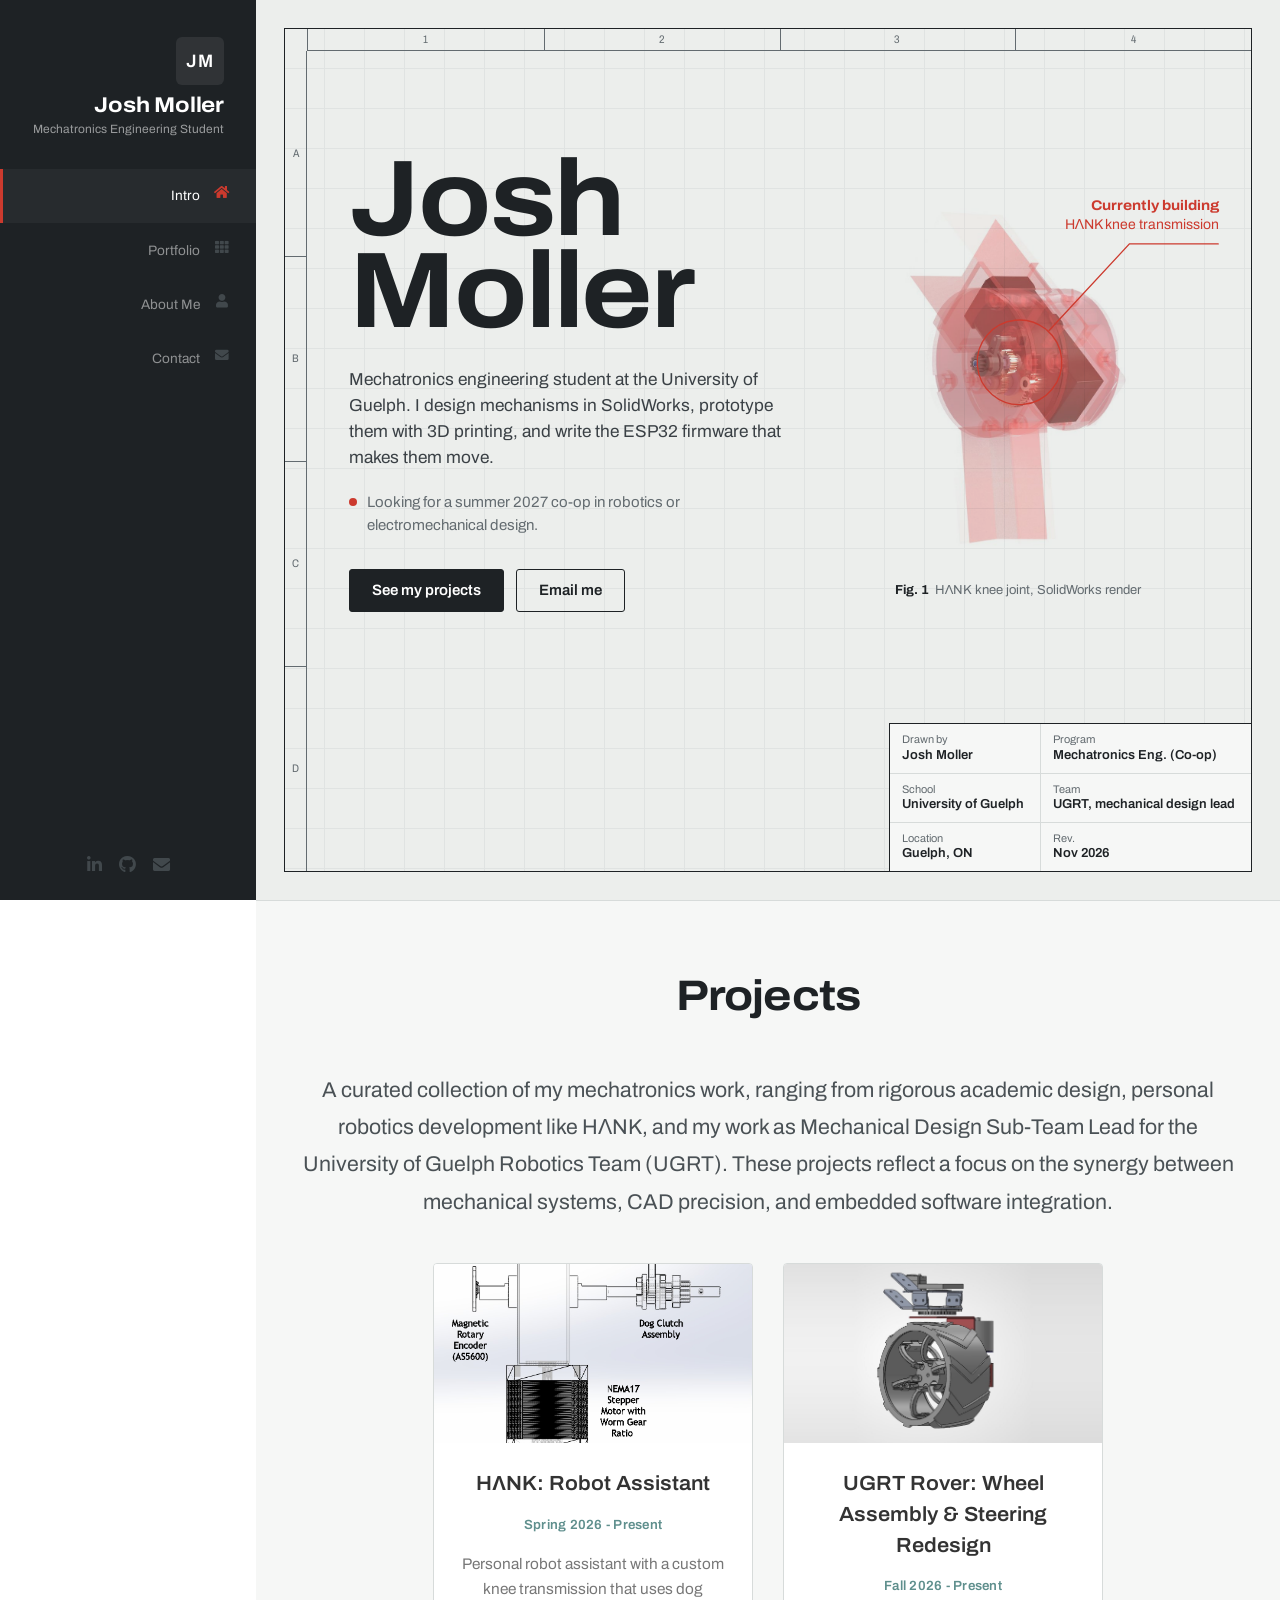
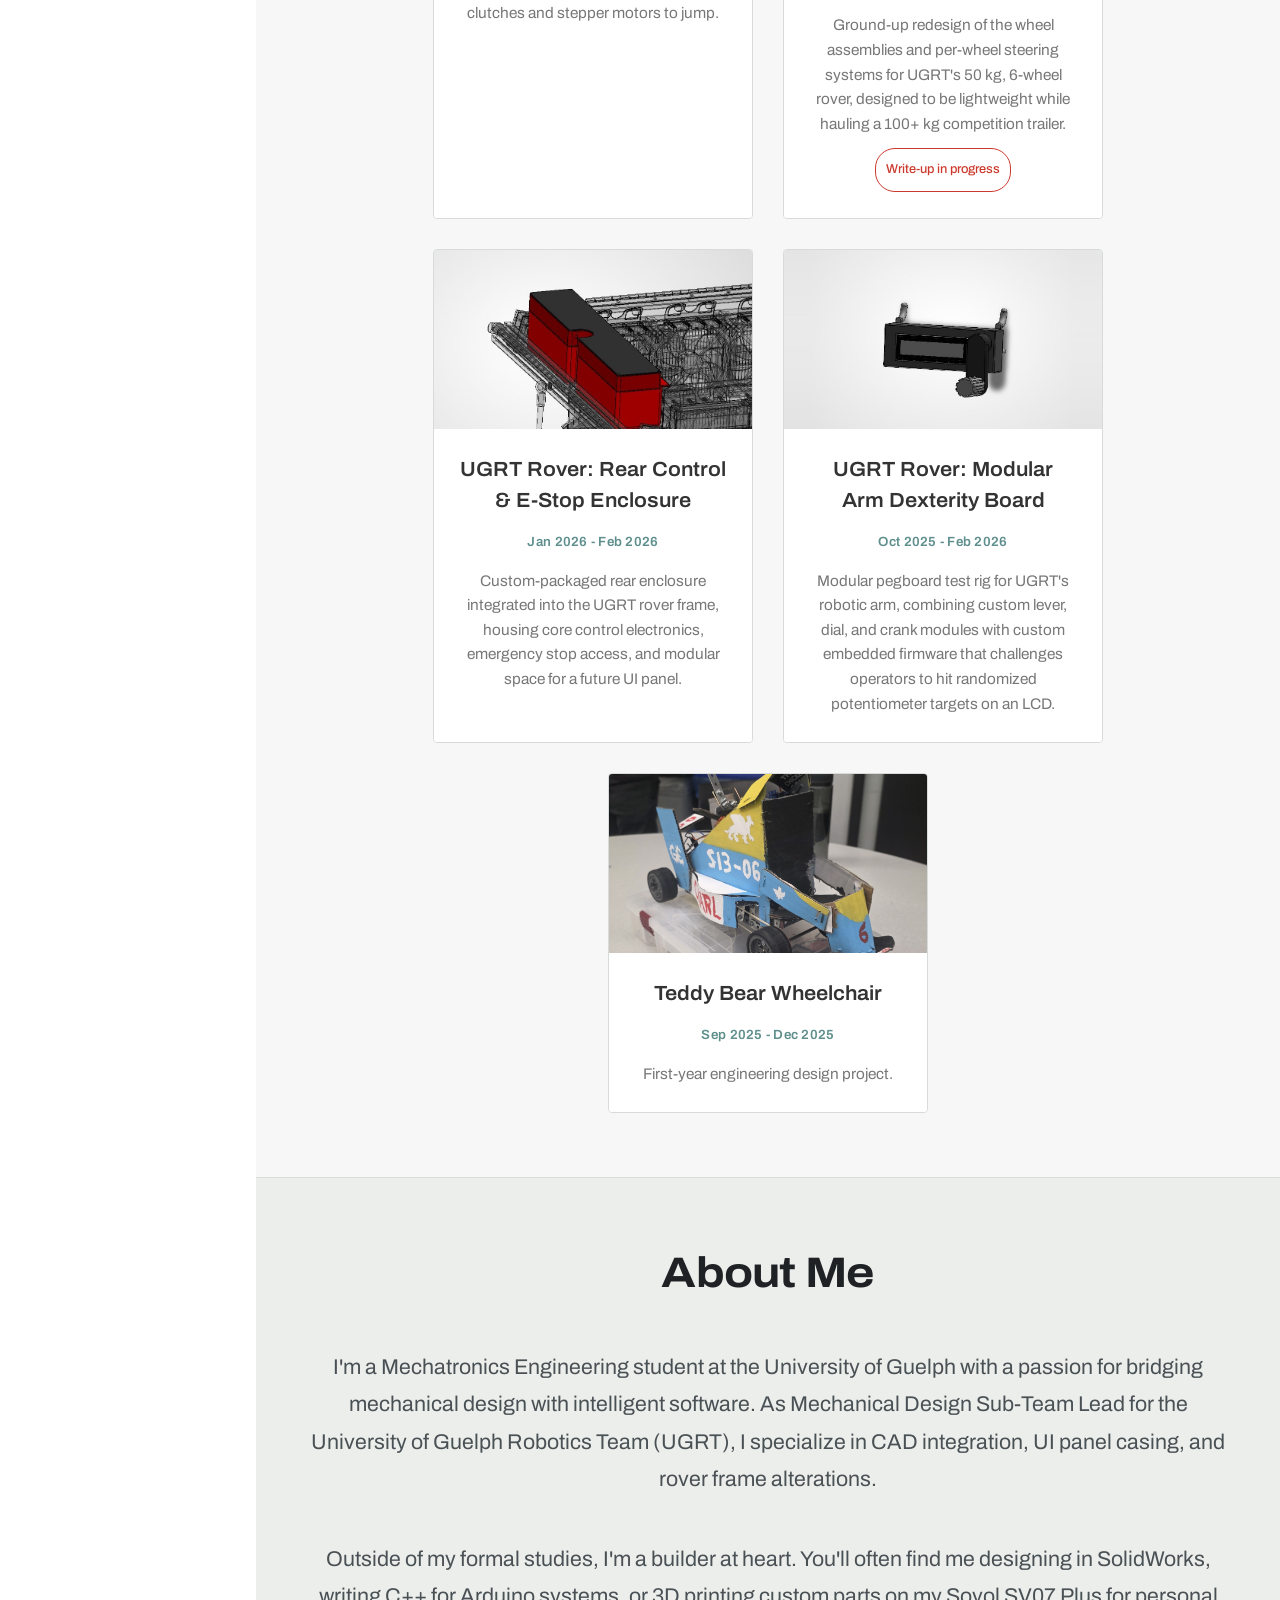
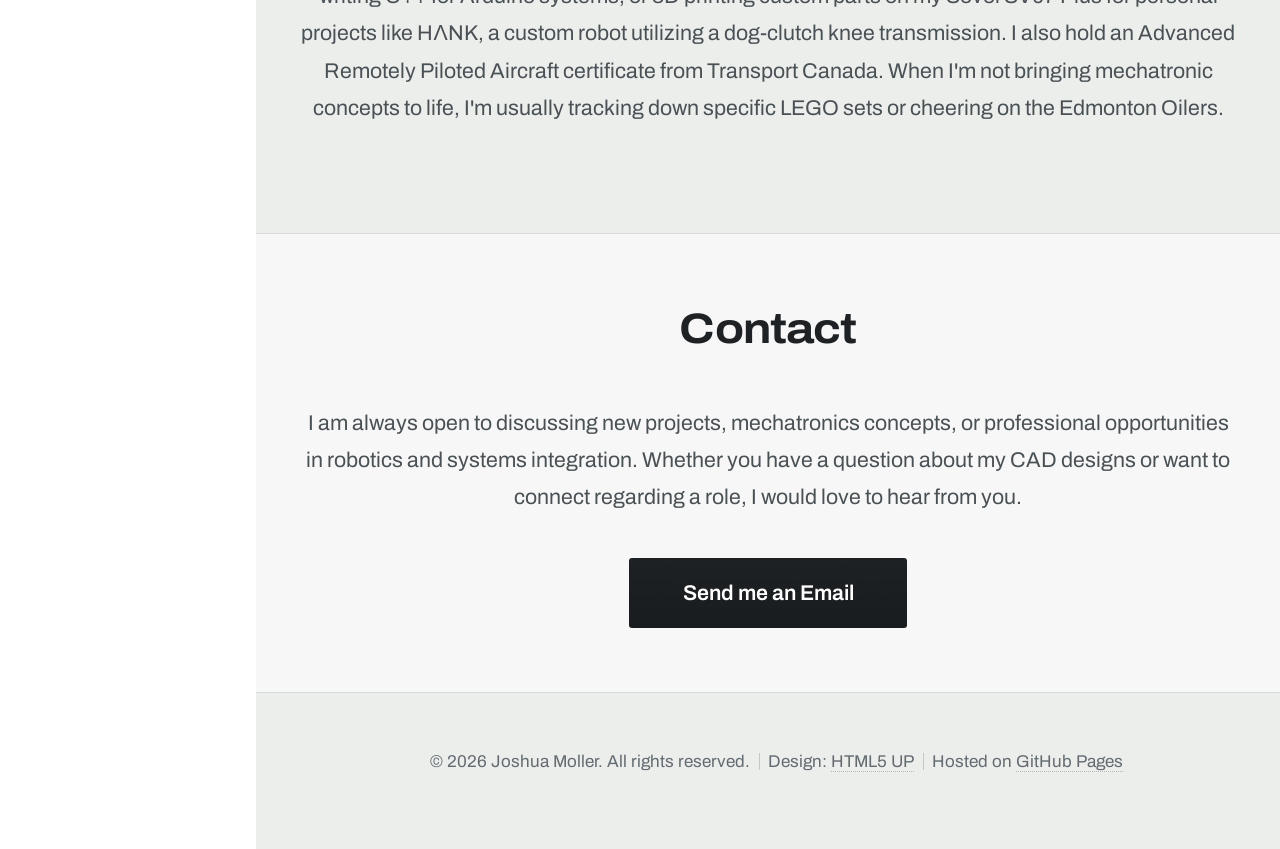
==== commit 31df43b8: "Add project timeframes to portfolio cards" ====
--- a/index.html
+++ b/index.html
@@ -37,6 +37,10 @@
 				display: inline-block; margin-top: 0.9em; padding: 0.2em 0.8em; border-radius: 20px;
 				font-size: 0.75em; font-weight: 600; background: #eef3f3; color: #5f8f8d;
 			}
+			.project-card .project-date {
+				font-size: 0.78em; font-weight: 600; color: #5f8f8d;
+				letter-spacing: 0.02em; margin: 0 0 0.65em 0;
+			}
 		</style>
 		<link rel="stylesheet" href="assets/css/sheet.css" />
 	</head>
@@ -235,7 +239,8 @@
 											${media}
 										</${tag}>
 										<header style="padding: 1.5em; flex-grow: 1; display: flex; flex-direction: column; justify-content: flex-start;">
-											<h3 style="margin: 0 0 0.5em 0; font-size: 1.2em; color: #333;">${linked ? `<a href="${project.link}" style="color: inherit; border: 0;">${project.title}</a>` : project.title}</h3>
+											<h3 style="margin: 0 0 0.35em 0; font-size: 1.2em; color: #333;">${linked ? `<a href="${project.link}" style="color: inherit; border: 0;">${project.title}</a>` : project.title}</h3>
+											${project.date ? `<div class="project-date">${project.date}</div>` : ''}
 											<p style="font-size: 0.9em; margin: 0; color: #777; line-height: 1.6;">${project.description}</p>
 											${project.comingSoon ? '<div><span class="badge">Write-up in progress</span></div>' : ''}
 										</header>
